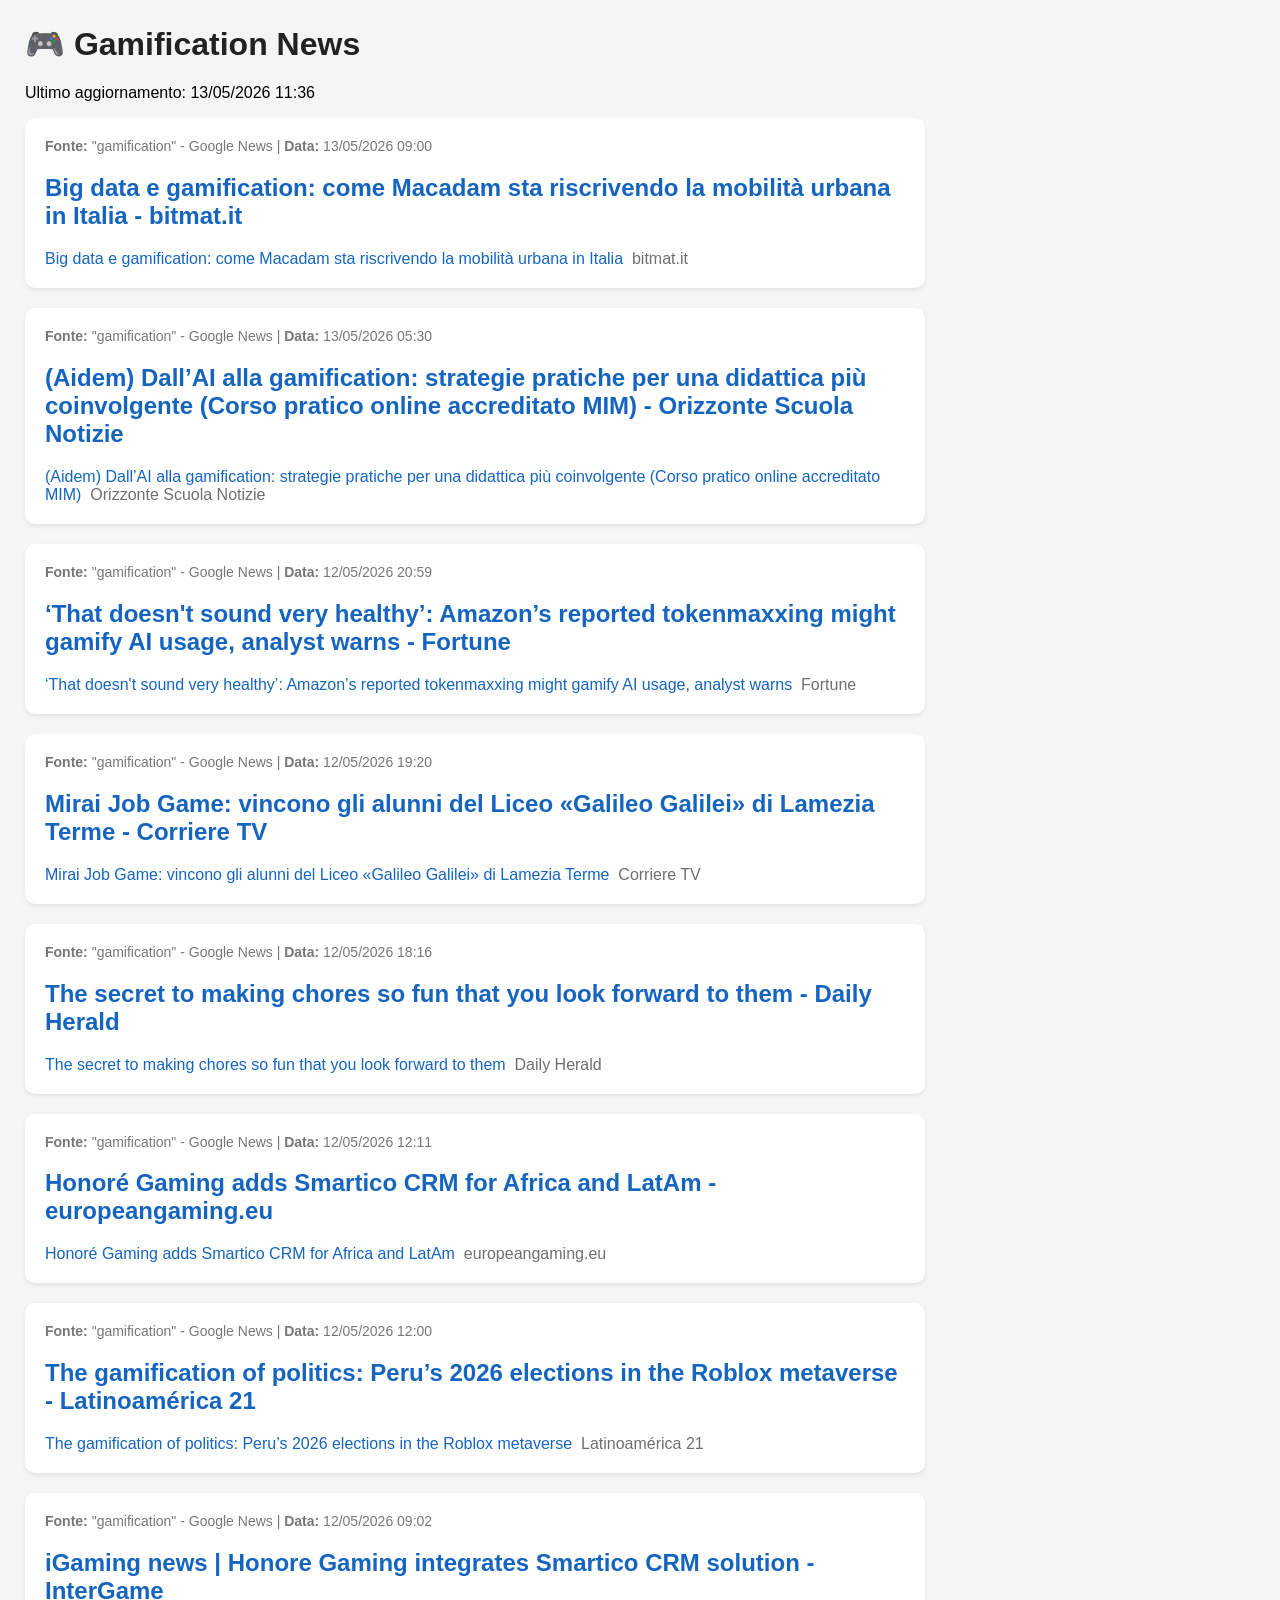
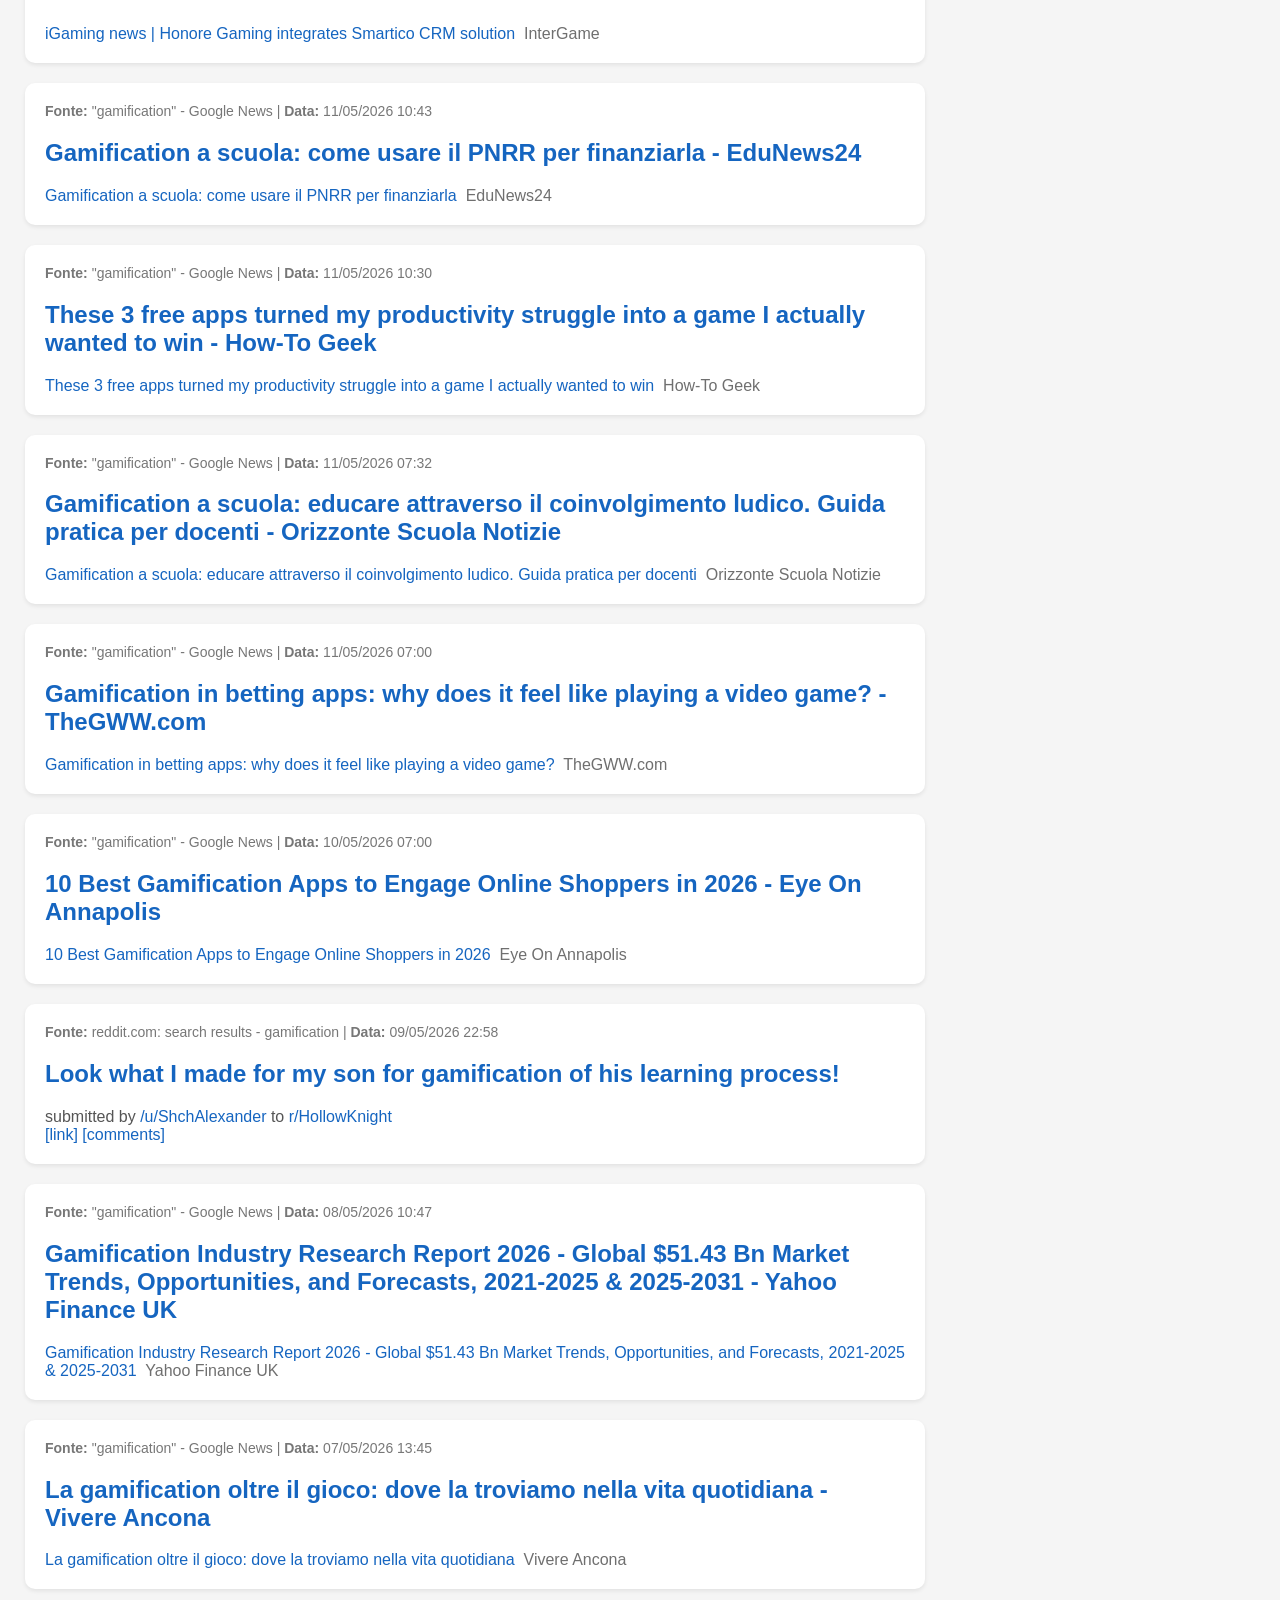
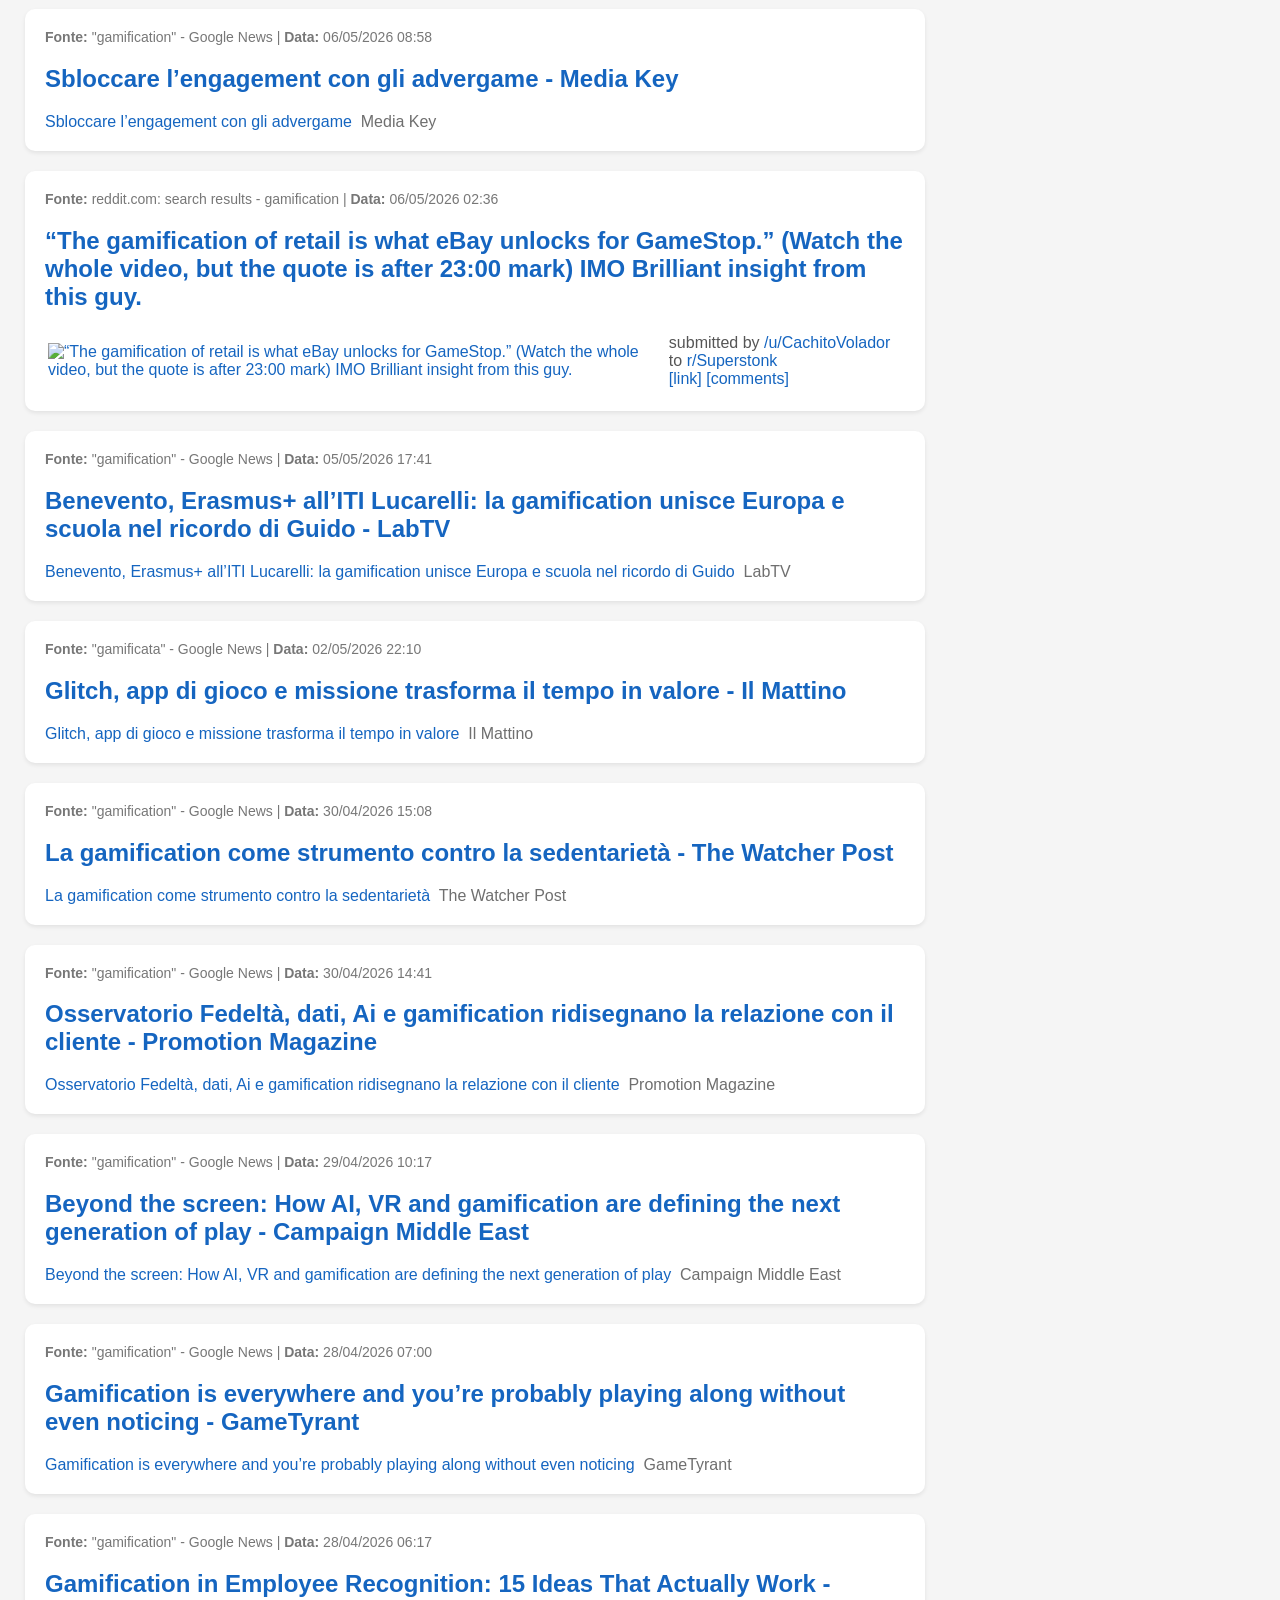
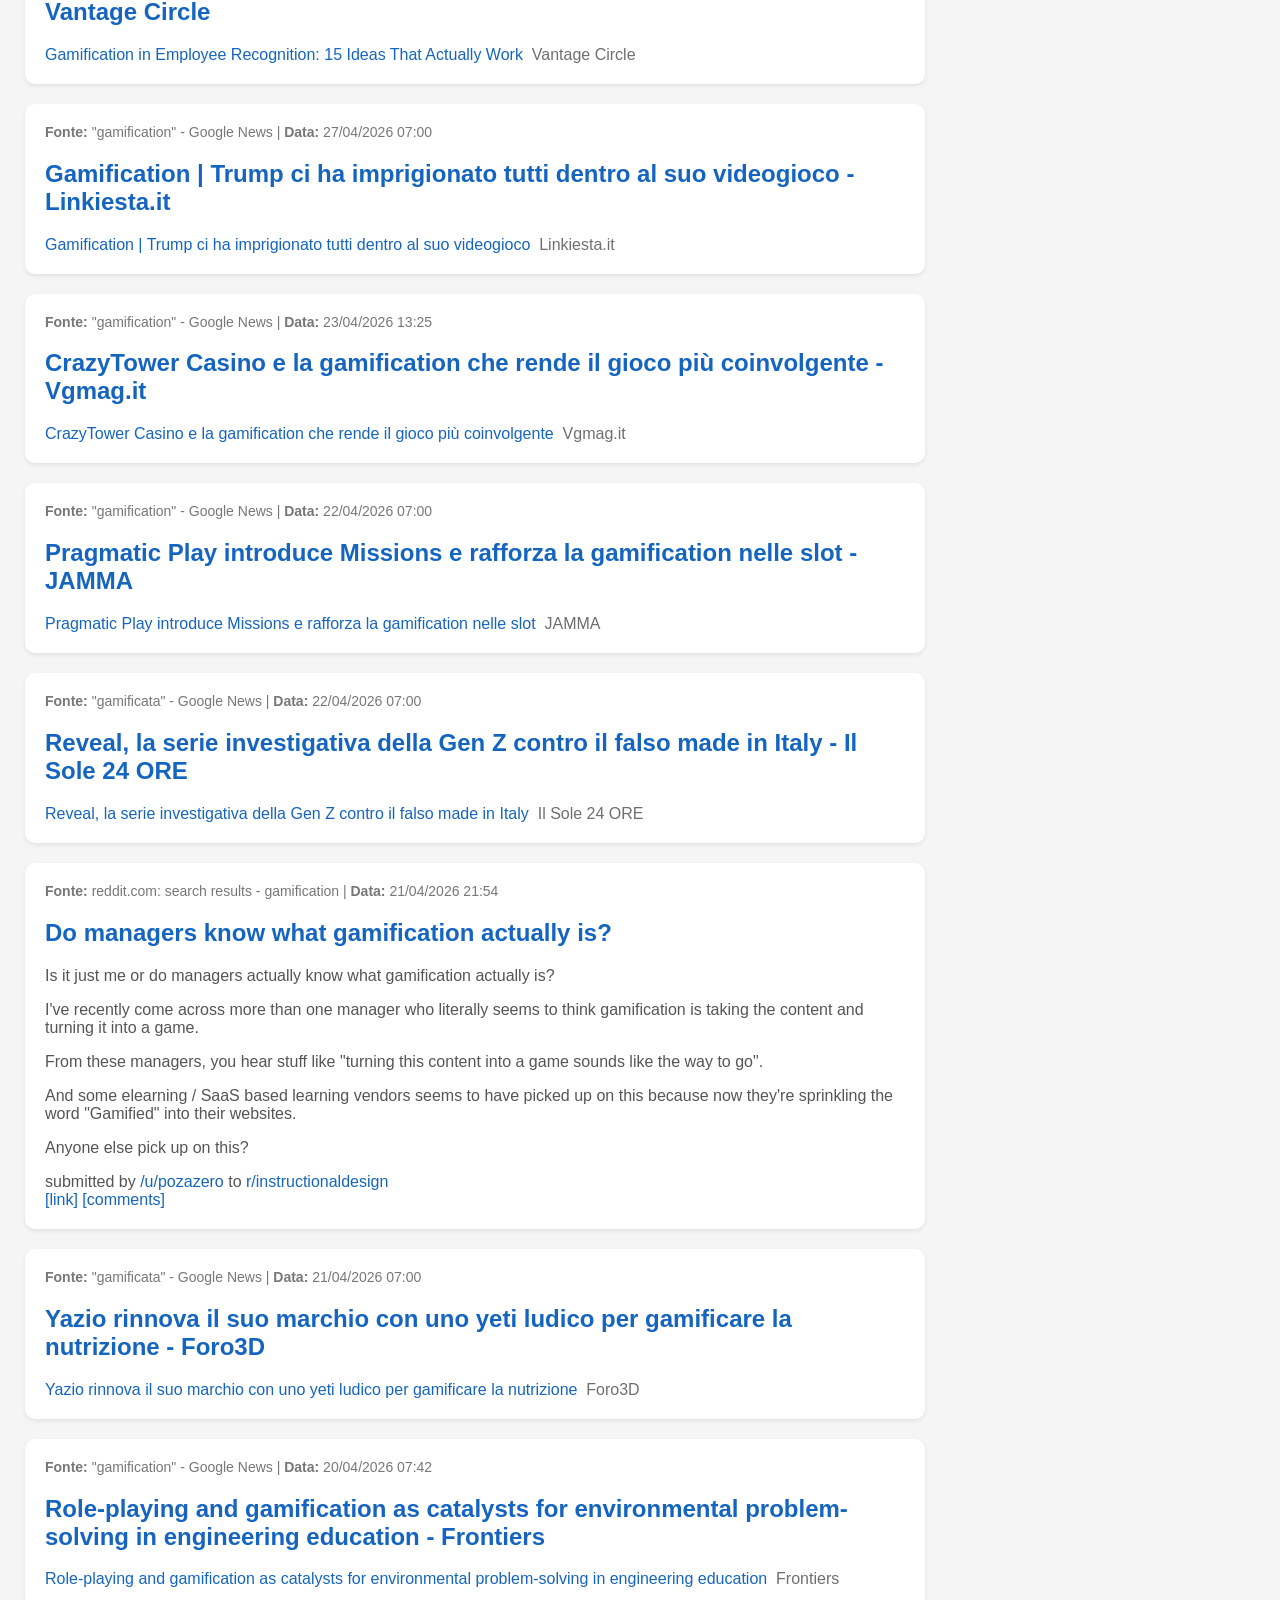
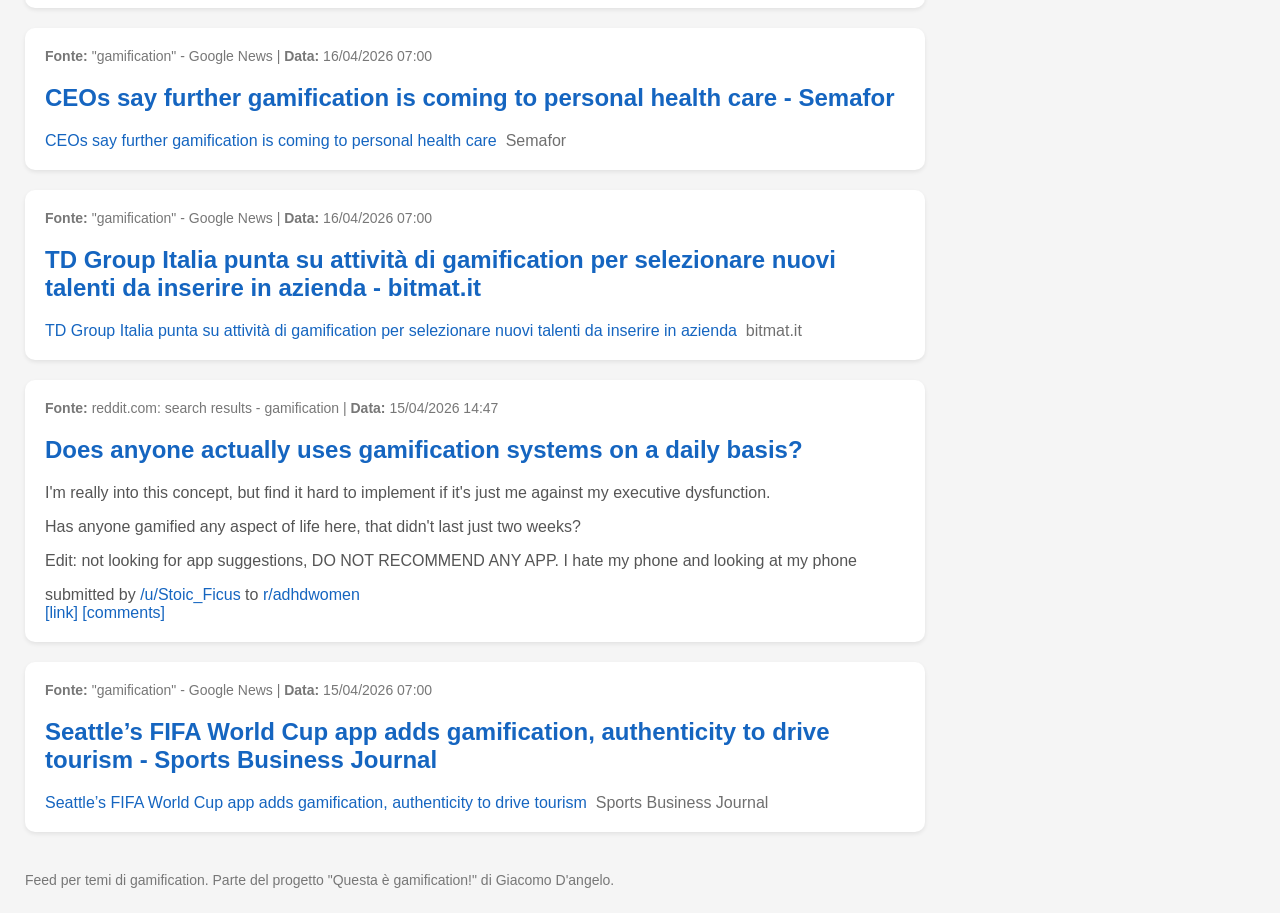
==== docs/index.html @ da58020f "Auto update RSS" ====
<!DOCTYPE html>
<html lang="it">

<head>
    <meta charset="UTF-8">
    <title>Gamification News</title>
    <link rel="icon" type="image/png" href="static/logo.png">
    <link rel="stylesheet" href="static/style.css">
</head>

<body>

    <h1>🎮 Gamification News</h1>

    <p>
        Ultimo aggiornamento: 13/05/2026 11:36
    </p>

    

    <div class="article">

        <div class="meta">
            <strong>Fonte:</strong> "gamification" - Google News |
            <strong>Data:</strong> 13/05/2026 09:00
        </div>

        <h2>
            <a href="https://news.google.com/rss/articles/[base64]?oc=5" target="_blank">
                Big data e gamification: come Macadam sta riscrivendo la mobilità urbana in Italia - bitmat.it
            </a>
        </h2>

        <div class="summary">
            <a href="https://news.google.com/rss/articles/[base64]?oc=5" target="_blank">Big data e gamification: come Macadam sta riscrivendo la mobilità urbana in Italia</a>&nbsp;&nbsp;<font color="#6f6f6f">bitmat.it</font>
        </div>

    </div>

    

    <div class="article">

        <div class="meta">
            <strong>Fonte:</strong> "gamification" - Google News |
            <strong>Data:</strong> 13/05/2026 05:30
        </div>

        <h2>
            <a href="https://news.google.com/rss/articles/[base64]?oc=5" target="_blank">
                (Aidem) Dall’AI alla gamification: strategie pratiche per una didattica più coinvolgente (Corso pratico online accreditato MIM) - Orizzonte Scuola Notizie
            </a>
        </h2>

        <div class="summary">
            <a href="https://news.google.com/rss/articles/[base64]?oc=5" target="_blank">(Aidem) Dall’AI alla gamification: strategie pratiche per una didattica più coinvolgente (Corso pratico online accreditato MIM)</a>&nbsp;&nbsp;<font color="#6f6f6f">Orizzonte Scuola Notizie</font>
        </div>

    </div>

    

    <div class="article">

        <div class="meta">
            <strong>Fonte:</strong> "gamification" - Google News |
            <strong>Data:</strong> 12/05/2026 20:59
        </div>

        <h2>
            <a href="https://news.google.com/rss/articles/CBMiigFBVV95cUxQdS1XREVsbThzemlxZ2NLekVhWG9zNlEteWpFYzJPcTh0eUpPZjh6SDNOZnJqYzB0SlIwcnVuc0pzbEJvbVJENlFtM0doMnJra2Etbnk2bjloQTZsVk9wSnptMVVjZVdIbE1GcWs3aGY2YktQdHpVdzFaSDVOaE05SkpxaUc2dl9NeUE?oc=5" target="_blank">
                ‘That doesn't sound very healthy’: Amazon’s reported tokenmaxxing might gamify AI usage, analyst warns - Fortune
            </a>
        </h2>

        <div class="summary">
            <a href="https://news.google.com/rss/articles/CBMiigFBVV95cUxQdS1XREVsbThzemlxZ2NLekVhWG9zNlEteWpFYzJPcTh0eUpPZjh6SDNOZnJqYzB0SlIwcnVuc0pzbEJvbVJENlFtM0doMnJra2Etbnk2bjloQTZsVk9wSnptMVVjZVdIbE1GcWs3aGY2YktQdHpVdzFaSDVOaE05SkpxaUc2dl9NeUE?oc=5" target="_blank">‘That doesn't sound very healthy’: Amazon’s reported tokenmaxxing might gamify AI usage, analyst warns</a>&nbsp;&nbsp;<font color="#6f6f6f">Fortune</font>
        </div>

    </div>

    

    <div class="article">

        <div class="meta">
            <strong>Fonte:</strong> "gamification" - Google News |
            <strong>Data:</strong> 12/05/2026 19:20
        </div>

        <h2>
            <a href="https://news.google.com/rss/articles/[base64]?oc=5" target="_blank">
                Mirai Job Game: vincono gli alunni del Liceo «Galileo Galilei» di Lamezia Terme - Corriere TV
            </a>
        </h2>

        <div class="summary">
            <a href="https://news.google.com/rss/articles/[base64]?oc=5" target="_blank">Mirai Job Game: vincono gli alunni del Liceo «Galileo Galilei» di Lamezia Terme</a>&nbsp;&nbsp;<font color="#6f6f6f">Corriere TV</font>
        </div>

    </div>

    

    <div class="article">

        <div class="meta">
            <strong>Fonte:</strong> "gamification" - Google News |
            <strong>Data:</strong> 12/05/2026 18:16
        </div>

        <h2>
            <a href="https://news.google.com/rss/articles/[base64]?oc=5" target="_blank">
                The secret to making chores so fun that you look forward to them - Daily Herald
            </a>
        </h2>

        <div class="summary">
            <a href="https://news.google.com/rss/articles/[base64]?oc=5" target="_blank">The secret to making chores so fun that you look forward to them</a>&nbsp;&nbsp;<font color="#6f6f6f">Daily Herald</font>
        </div>

    </div>

    

    <div class="article">

        <div class="meta">
            <strong>Fonte:</strong> "gamification" - Google News |
            <strong>Data:</strong> 12/05/2026 12:11
        </div>

        <h2>
            <a href="https://news.google.com/rss/articles/[base64]?oc=5" target="_blank">
                Honoré Gaming adds Smartico CRM for Africa and LatAm - europeangaming.eu
            </a>
        </h2>

        <div class="summary">
            <a href="https://news.google.com/rss/articles/[base64]?oc=5" target="_blank">Honoré Gaming adds Smartico CRM for Africa and LatAm</a>&nbsp;&nbsp;<font color="#6f6f6f">europeangaming.eu</font>
        </div>

    </div>

    

    <div class="article">

        <div class="meta">
            <strong>Fonte:</strong> "gamification" - Google News |
            <strong>Data:</strong> 12/05/2026 12:00
        </div>

        <h2>
            <a href="https://news.google.com/rss/articles/[base64]?oc=5" target="_blank">
                The gamification of politics: Peru’s 2026 elections in the Roblox metaverse - Latinoamérica 21
            </a>
        </h2>

        <div class="summary">
            <a href="https://news.google.com/rss/articles/[base64]?oc=5" target="_blank">The gamification of politics: Peru’s 2026 elections in the Roblox metaverse</a>&nbsp;&nbsp;<font color="#6f6f6f">Latinoamérica 21</font>
        </div>

    </div>

    

    <div class="article">

        <div class="meta">
            <strong>Fonte:</strong> "gamification" - Google News |
            <strong>Data:</strong> 12/05/2026 09:02
        </div>

        <h2>
            <a href="https://news.google.com/rss/articles/[base64]?oc=5" target="_blank">
                iGaming news | Honore Gaming integrates Smartico CRM solution - InterGame
            </a>
        </h2>

        <div class="summary">
            <a href="https://news.google.com/rss/articles/[base64]?oc=5" target="_blank">iGaming news | Honore Gaming integrates Smartico CRM solution</a>&nbsp;&nbsp;<font color="#6f6f6f">InterGame</font>
        </div>

    </div>

    

    <div class="article">

        <div class="meta">
            <strong>Fonte:</strong> "gamification" - Google News |
            <strong>Data:</strong> 11/05/2026 10:43
        </div>

        <h2>
            <a href="https://news.google.com/rss/articles/[base64]?oc=5" target="_blank">
                Gamification a scuola: come usare il PNRR per finanziarla - EduNews24
            </a>
        </h2>

        <div class="summary">
            <a href="https://news.google.com/rss/articles/[base64]?oc=5" target="_blank">Gamification a scuola: come usare il PNRR per finanziarla</a>&nbsp;&nbsp;<font color="#6f6f6f">EduNews24</font>
        </div>

    </div>

    

    <div class="article">

        <div class="meta">
            <strong>Fonte:</strong> "gamification" - Google News |
            <strong>Data:</strong> 11/05/2026 10:30
        </div>

        <h2>
            <a href="https://news.google.com/rss/articles/CBMickFVX3lxTFBGXzZfZnpvMWdpZE9CNnNrS0VrQm84aHNRZ2JUQTk0YkE3REo2bFZ1M19zdFNvUDctbm1oeV9ONlRVaWpPS0NTbWpBeDNfakpBal9say1JbUlLT3FMQWdyWkFCQ2Q5WngyeXBmRHhuY1ByUQ?oc=5" target="_blank">
                These 3 free apps turned my productivity struggle into a game I actually wanted to win - How-To Geek
            </a>
        </h2>

        <div class="summary">
            <a href="https://news.google.com/rss/articles/CBMickFVX3lxTFBGXzZfZnpvMWdpZE9CNnNrS0VrQm84aHNRZ2JUQTk0YkE3REo2bFZ1M19zdFNvUDctbm1oeV9ONlRVaWpPS0NTbWpBeDNfakpBal9say1JbUlLT3FMQWdyWkFCQ2Q5WngyeXBmRHhuY1ByUQ?oc=5" target="_blank">These 3 free apps turned my productivity struggle into a game I actually wanted to win</a>&nbsp;&nbsp;<font color="#6f6f6f">How-To Geek</font>
        </div>

    </div>

    

    <div class="article">

        <div class="meta">
            <strong>Fonte:</strong> "gamification" - Google News |
            <strong>Data:</strong> 11/05/2026 07:32
        </div>

        <h2>
            <a href="https://news.google.com/rss/articles/[base64]?oc=5" target="_blank">
                Gamification a scuola: educare attraverso il coinvolgimento ludico. Guida pratica per docenti - Orizzonte Scuola Notizie
            </a>
        </h2>

        <div class="summary">
            <a href="https://news.google.com/rss/articles/[base64]?oc=5" target="_blank">Gamification a scuola: educare attraverso il coinvolgimento ludico. Guida pratica per docenti</a>&nbsp;&nbsp;<font color="#6f6f6f">Orizzonte Scuola Notizie</font>
        </div>

    </div>

    

    <div class="article">

        <div class="meta">
            <strong>Fonte:</strong> "gamification" - Google News |
            <strong>Data:</strong> 11/05/2026 07:00
        </div>

        <h2>
            <a href="https://news.google.com/rss/articles/[base64]?oc=5" target="_blank">
                Gamification in betting apps: why does it feel like playing a video game? - TheGWW.com
            </a>
        </h2>

        <div class="summary">
            <a href="https://news.google.com/rss/articles/[base64]?oc=5" target="_blank">Gamification in betting apps: why does it feel like playing a video game?</a>&nbsp;&nbsp;<font color="#6f6f6f">TheGWW.com</font>
        </div>

    </div>

    

    <div class="article">

        <div class="meta">
            <strong>Fonte:</strong> "gamification" - Google News |
            <strong>Data:</strong> 10/05/2026 07:00
        </div>

        <h2>
            <a href="https://news.google.com/rss/articles/[base64]?oc=5" target="_blank">
                10 Best Gamification Apps to Engage Online Shoppers in 2026 - Eye On Annapolis
            </a>
        </h2>

        <div class="summary">
            <a href="https://news.google.com/rss/articles/[base64]?oc=5" target="_blank">10 Best Gamification Apps to Engage Online Shoppers in 2026</a>&nbsp;&nbsp;<font color="#6f6f6f">Eye On Annapolis</font>
        </div>

    </div>

    

    <div class="article">

        <div class="meta">
            <strong>Fonte:</strong> reddit.com: search results - gamification |
            <strong>Data:</strong> 09/05/2026 22:58
        </div>

        <h2>
            <a href="https://www.reddit.com/r/HollowKnight/comments/1t8ps8h/look_what_i_made_for_my_son_for_gamification_of/" target="_blank">
                Look what I made for my son for gamification of his learning process!
            </a>
        </h2>

        <div class="summary">
            &#32; submitted by &#32; <a href="https://www.reddit.com/user/ShchAlexander"> /u/ShchAlexander </a> &#32; to &#32; <a href="https://www.reddit.com/r/HollowKnight/"> r/HollowKnight </a> <br /> <span><a href="https://v.redd.it/ulvpg2koz60h1">[link]</a></span> &#32; <span><a href="https://www.reddit.com/r/HollowKnight/comments/1t8ps8h/look_what_i_made_for_my_son_for_gamification_of/">[comments]</a></span>
        </div>

    </div>

    

    <div class="article">

        <div class="meta">
            <strong>Fonte:</strong> "gamification" - Google News |
            <strong>Data:</strong> 08/05/2026 10:47
        </div>

        <h2>
            <a href="https://news.google.com/rss/articles/[base64]?oc=5" target="_blank">
                Gamification Industry Research Report 2026 - Global $51.43 Bn Market Trends, Opportunities, and Forecasts, 2021-2025 & 2025-2031 - Yahoo Finance UK
            </a>
        </h2>

        <div class="summary">
            <a href="https://news.google.com/rss/articles/[base64]?oc=5" target="_blank">Gamification Industry Research Report 2026 - Global $51.43 Bn Market Trends, Opportunities, and Forecasts, 2021-2025 & 2025-2031</a>&nbsp;&nbsp;<font color="#6f6f6f">Yahoo Finance UK</font>
        </div>

    </div>

    

    <div class="article">

        <div class="meta">
            <strong>Fonte:</strong> "gamification" - Google News |
            <strong>Data:</strong> 07/05/2026 13:45
        </div>

        <h2>
            <a href="https://news.google.com/rss/articles/[base64]?oc=5" target="_blank">
                La gamification oltre il gioco: dove la troviamo nella vita quotidiana - Vivere Ancona
            </a>
        </h2>

        <div class="summary">
            <a href="https://news.google.com/rss/articles/[base64]?oc=5" target="_blank">La gamification oltre il gioco: dove la troviamo nella vita quotidiana</a>&nbsp;&nbsp;<font color="#6f6f6f">Vivere Ancona</font>
        </div>

    </div>

    

    <div class="article">

        <div class="meta">
            <strong>Fonte:</strong> "gamification" - Google News |
            <strong>Data:</strong> 06/05/2026 08:58
        </div>

        <h2>
            <a href="https://news.google.com/rss/articles/CBMic0FVX3lxTE9JM3RjeEhlc2xmcWZFNmdrMjBYV29EQXdBbnNaMWRiZzZSbG4zUVdLQ1Nkb1JpZ0Z0RGZwbWtBNDNpbkxQNTQ3Q2liZENaZjlkSTBBNGRrWTRtVWtBSGU3RmI0QlVZTFhFX084MmpmWEVfV0U?oc=5" target="_blank">
                Sbloccare l’engagement con gli advergame - Media Key
            </a>
        </h2>

        <div class="summary">
            <a href="https://news.google.com/rss/articles/CBMic0FVX3lxTE9JM3RjeEhlc2xmcWZFNmdrMjBYV29EQXdBbnNaMWRiZzZSbG4zUVdLQ1Nkb1JpZ0Z0RGZwbWtBNDNpbkxQNTQ3Q2liZENaZjlkSTBBNGRrWTRtVWtBSGU3RmI0QlVZTFhFX084MmpmWEVfV0U?oc=5" target="_blank">Sbloccare l’engagement con gli advergame</a>&nbsp;&nbsp;<font color="#6f6f6f">Media Key</font>
        </div>

    </div>

    

    <div class="article">

        <div class="meta">
            <strong>Fonte:</strong> reddit.com: search results - gamification |
            <strong>Data:</strong> 06/05/2026 02:36
        </div>

        <h2>
            <a href="https://www.reddit.com/r/Superstonk/comments/1t507tx/the_gamification_of_retail_is_what_ebay_unlocks/" target="_blank">
                “The gamification of retail is what eBay unlocks for GameStop.” (Watch the whole video, but the quote is after 23:00 mark) IMO Brilliant insight from this guy.
            </a>
        </h2>

        <div class="summary">
            <table> <tr><td> <a href="https://www.reddit.com/r/Superstonk/comments/1t507tx/the_gamification_of_retail_is_what_ebay_unlocks/"> <img alt="“The gamification of retail is what eBay unlocks for GameStop.” (Watch the whole video, but the quote is after 23:00 mark) IMO Brilliant insight from this guy." src="https://external-preview.redd.it/L2P0LtOIALRuGhYZnwTl_4wkmml1ylECSVwLfTByq98.jpeg?width=320&amp;crop=smart&amp;auto=webp&amp;s=5681f5066b98452e29f62b89a994a15b3cfdc1fb" title="“The gamification of retail is what eBay unlocks for GameStop.” (Watch the whole video, but the quote is after 23:00 mark) IMO Brilliant insight from this guy." /> </a> </td><td> &#32; submitted by &#32; <a href="https://www.reddit.com/user/CachitoVolador"> /u/CachitoVolador </a> &#32; to &#32; <a href="https://www.reddit.com/r/Superstonk/"> r/Superstonk </a> <br /> <span><a href="https://youtu.be/IBK_Q0gqqVQ?si=kApPPsmtr7sQTpW6">[link]</a></span> &#32; <span><a href="https://www.reddit.com/r/Superstonk/comments/1t507tx/the_gamification_of_retail_is_what_ebay_unlocks/">[comments]</a></span> </td></tr></table>
        </div>

    </div>

    

    <div class="article">

        <div class="meta">
            <strong>Fonte:</strong> "gamification" - Google News |
            <strong>Data:</strong> 05/05/2026 17:41
        </div>

        <h2>
            <a href="https://news.google.com/rss/articles/[base64]?oc=5" target="_blank">
                Benevento, Erasmus+ all’ITI Lucarelli: la gamification unisce Europa e scuola nel ricordo di Guido - LabTV
            </a>
        </h2>

        <div class="summary">
            <a href="https://news.google.com/rss/articles/[base64]?oc=5" target="_blank">Benevento, Erasmus+ all’ITI Lucarelli: la gamification unisce Europa e scuola nel ricordo di Guido</a>&nbsp;&nbsp;<font color="#6f6f6f">LabTV</font>
        </div>

    </div>

    

    <div class="article">

        <div class="meta">
            <strong>Fonte:</strong> "gamificata" - Google News |
            <strong>Data:</strong> 02/05/2026 22:10
        </div>

        <h2>
            <a href="https://news.google.com/rss/articles/[base64]?oc=5" target="_blank">
                Glitch, app di gioco e missione trasforma il tempo in valore - Il Mattino
            </a>
        </h2>

        <div class="summary">
            <a href="https://news.google.com/rss/articles/[base64]?oc=5" target="_blank">Glitch, app di gioco e missione trasforma il tempo in valore</a>&nbsp;&nbsp;<font color="#6f6f6f">Il Mattino</font>
        </div>

    </div>

    

    <div class="article">

        <div class="meta">
            <strong>Fonte:</strong> "gamification" - Google News |
            <strong>Data:</strong> 30/04/2026 15:08
        </div>

        <h2>
            <a href="https://news.google.com/rss/articles/[base64]?oc=5" target="_blank">
                La gamification come strumento contro la sedentarietà - The Watcher Post
            </a>
        </h2>

        <div class="summary">
            <a href="https://news.google.com/rss/articles/[base64]?oc=5" target="_blank">La gamification come strumento contro la sedentarietà</a>&nbsp;&nbsp;<font color="#6f6f6f">The Watcher Post</font>
        </div>

    </div>

    

    <div class="article">

        <div class="meta">
            <strong>Fonte:</strong> "gamification" - Google News |
            <strong>Data:</strong> 30/04/2026 14:41
        </div>

        <h2>
            <a href="https://news.google.com/rss/articles/[base64]?oc=5" target="_blank">
                Osservatorio Fedeltà, dati, Ai e gamification ridisegnano la relazione con il cliente - Promotion Magazine
            </a>
        </h2>

        <div class="summary">
            <a href="https://news.google.com/rss/articles/[base64]?oc=5" target="_blank">Osservatorio Fedeltà, dati, Ai e gamification ridisegnano la relazione con il cliente</a>&nbsp;&nbsp;<font color="#6f6f6f">Promotion Magazine</font>
        </div>

    </div>

    

    <div class="article">

        <div class="meta">
            <strong>Fonte:</strong> "gamification" - Google News |
            <strong>Data:</strong> 29/04/2026 10:17
        </div>

        <h2>
            <a href="https://news.google.com/rss/articles/[base64]?oc=5" target="_blank">
                Beyond the screen: How AI, VR and gamification are defining the next generation of play - Campaign Middle East
            </a>
        </h2>

        <div class="summary">
            <a href="https://news.google.com/rss/articles/[base64]?oc=5" target="_blank">Beyond the screen: How AI, VR and gamification are defining the next generation of play</a>&nbsp;&nbsp;<font color="#6f6f6f">Campaign Middle East</font>
        </div>

    </div>

    

    <div class="article">

        <div class="meta">
            <strong>Fonte:</strong> "gamification" - Google News |
            <strong>Data:</strong> 28/04/2026 07:00
        </div>

        <h2>
            <a href="https://news.google.com/rss/articles/[base64]?oc=5" target="_blank">
                Gamification is everywhere and you’re probably playing along without even noticing - GameTyrant
            </a>
        </h2>

        <div class="summary">
            <a href="https://news.google.com/rss/articles/[base64]?oc=5" target="_blank">Gamification is everywhere and you’re probably playing along without even noticing</a>&nbsp;&nbsp;<font color="#6f6f6f">GameTyrant</font>
        </div>

    </div>

    

    <div class="article">

        <div class="meta">
            <strong>Fonte:</strong> "gamification" - Google News |
            <strong>Data:</strong> 28/04/2026 06:17
        </div>

        <h2>
            <a href="https://news.google.com/rss/articles/CBMifEFVX3lxTE13RUxQRWpReXhaUXpENE9VVkwyd2dhdTBjSmd0emtjbU42aXlnUXI2WjM3em1sM1RxYllWamY3dnRWWlJvUXRycFlydTNhYS0tTUl0SHRrZXdsZ1pWaUlZaDUwTWdjQ3hkREJKb21CVndCaE52aTZ1RnU4Rkc?oc=5" target="_blank">
                Gamification in Employee Recognition: 15 Ideas That Actually Work - Vantage Circle
            </a>
        </h2>

        <div class="summary">
            <a href="https://news.google.com/rss/articles/CBMifEFVX3lxTE13RUxQRWpReXhaUXpENE9VVkwyd2dhdTBjSmd0emtjbU42aXlnUXI2WjM3em1sM1RxYllWamY3dnRWWlJvUXRycFlydTNhYS0tTUl0SHRrZXdsZ1pWaUlZaDUwTWdjQ3hkREJKb21CVndCaE52aTZ1RnU4Rkc?oc=5" target="_blank">Gamification in Employee Recognition: 15 Ideas That Actually Work</a>&nbsp;&nbsp;<font color="#6f6f6f">Vantage Circle</font>
        </div>

    </div>

    

    <div class="article">

        <div class="meta">
            <strong>Fonte:</strong> "gamification" - Google News |
            <strong>Data:</strong> 27/04/2026 07:00
        </div>

        <h2>
            <a href="https://news.google.com/rss/articles/CBMiZkFVX3lxTE8xUTY5R09iRldiZjFLNnZ1d1Q1YUJjVnFpa280ZDZUaS1KVWZYZTBCX2ZveVUzNkF5dFQ0X3NFdnNhMElUYWJfblNWUWFSTzhCSktYN0tRa00xd0xIOTVGbmdDaGpaZw?oc=5" target="_blank">
                Gamification | Trump ci ha imprigionato tutti dentro al suo videogioco - Linkiesta.it
            </a>
        </h2>

        <div class="summary">
            <a href="https://news.google.com/rss/articles/CBMiZkFVX3lxTE8xUTY5R09iRldiZjFLNnZ1d1Q1YUJjVnFpa280ZDZUaS1KVWZYZTBCX2ZveVUzNkF5dFQ0X3NFdnNhMElUYWJfblNWUWFSTzhCSktYN0tRa00xd0xIOTVGbmdDaGpaZw?oc=5" target="_blank">Gamification | Trump ci ha imprigionato tutti dentro al suo videogioco</a>&nbsp;&nbsp;<font color="#6f6f6f">Linkiesta.it</font>
        </div>

    </div>

    

    <div class="article">

        <div class="meta">
            <strong>Fonte:</strong> "gamification" - Google News |
            <strong>Data:</strong> 23/04/2026 13:25
        </div>

        <h2>
            <a href="https://news.google.com/rss/articles/[base64]?oc=5" target="_blank">
                CrazyTower Casino e la gamification che rende il gioco più coinvolgente - Vgmag.it
            </a>
        </h2>

        <div class="summary">
            <a href="https://news.google.com/rss/articles/[base64]?oc=5" target="_blank">CrazyTower Casino e la gamification che rende il gioco più coinvolgente</a>&nbsp;&nbsp;<font color="#6f6f6f">Vgmag.it</font>
        </div>

    </div>

    

    <div class="article">

        <div class="meta">
            <strong>Fonte:</strong> "gamification" - Google News |
            <strong>Data:</strong> 22/04/2026 07:00
        </div>

        <h2>
            <a href="https://news.google.com/rss/articles/[base64]?oc=5" target="_blank">
                Pragmatic Play introduce Missions e rafforza la gamification nelle slot - JAMMA
            </a>
        </h2>

        <div class="summary">
            <a href="https://news.google.com/rss/articles/[base64]?oc=5" target="_blank">Pragmatic Play introduce Missions e rafforza la gamification nelle slot</a>&nbsp;&nbsp;<font color="#6f6f6f">JAMMA</font>
        </div>

    </div>

    

    <div class="article">

        <div class="meta">
            <strong>Fonte:</strong> "gamificata" - Google News |
            <strong>Data:</strong> 22/04/2026 07:00
        </div>

        <h2>
            <a href="https://news.google.com/rss/articles/[base64]?oc=5" target="_blank">
                Reveal, la serie investigativa della Gen Z contro il falso made in Italy - Il Sole 24 ORE
            </a>
        </h2>

        <div class="summary">
            <a href="https://news.google.com/rss/articles/[base64]?oc=5" target="_blank">Reveal, la serie investigativa della Gen Z contro il falso made in Italy</a>&nbsp;&nbsp;<font color="#6f6f6f">Il Sole 24 ORE</font>
        </div>

    </div>

    

    <div class="article">

        <div class="meta">
            <strong>Fonte:</strong> reddit.com: search results - gamification |
            <strong>Data:</strong> 21/04/2026 21:54
        </div>

        <h2>
            <a href="https://www.reddit.com/r/instructionaldesign/comments/1ss238n/do_managers_know_what_gamification_actually_is/" target="_blank">
                Do managers know what gamification actually is?
            </a>
        </h2>

        <div class="summary">
            <!-- SC_OFF --><div class="md"><p>Is it just me or do managers actually know what gamification actually is?</p> <p>I've recently come across more than one manager who literally seems to think gamification is taking the content and turning it into a game. </p> <p>From these managers, you hear stuff like &quot;turning this content into a game sounds like the way to go&quot;. </p> <p>And some elearning / SaaS based learning vendors seems to have picked up on this because now they're sprinkling the word &quot;Gamified&quot; into their websites.</p> <p>Anyone else pick up on this? </p> </div><!-- SC_ON --> &#32; submitted by &#32; <a href="https://www.reddit.com/user/pozazero"> /u/pozazero </a> &#32; to &#32; <a href="https://www.reddit.com/r/instructionaldesign/"> r/instructionaldesign </a> <br /> <span><a href="https://www.reddit.com/r/instructionaldesign/comments/1ss238n/do_managers_know_what_gamification_actually_is/">[link]</a></span> &#32; <span><a href="https://www.reddit.com/r/instructionaldesign/comments/1ss238n/do_managers_know_what_gamification_actually_is/">[comments]</a></span>
        </div>

    </div>

    

    <div class="article">

        <div class="meta">
            <strong>Fonte:</strong> "gamificata" - Google News |
            <strong>Data:</strong> 21/04/2026 07:00
        </div>

        <h2>
            <a href="https://news.google.com/rss/articles/[base64]?oc=5" target="_blank">
                Yazio rinnova il suo marchio con uno yeti ludico per gamificare la nutrizione - Foro3D
            </a>
        </h2>

        <div class="summary">
            <a href="https://news.google.com/rss/articles/[base64]?oc=5" target="_blank">Yazio rinnova il suo marchio con uno yeti ludico per gamificare la nutrizione</a>&nbsp;&nbsp;<font color="#6f6f6f">Foro3D</font>
        </div>

    </div>

    

    <div class="article">

        <div class="meta">
            <strong>Fonte:</strong> "gamification" - Google News |
            <strong>Data:</strong> 20/04/2026 07:42
        </div>

        <h2>
            <a href="https://news.google.com/rss/articles/CBMikAFBVV95cUxPZ1lTWTJYeHN0RkVPOS1oWEZnYk5tRkpiUTZxY0F5aGxFRGxyQ0ZRVjQxSkNEYWtSMGRoTzB5MHdWRzBZZWM3UlZwcjRNVDFuTmlrOEF0Z1FBbVV2MzNGWnZJTzVqaFZ2RUx3UDJHR20yTEZucTBUc1FvQnpWMW9qMFJxZnRQcTVSbkFMY3VNWXk?oc=5" target="_blank">
                Role-playing and gamification as catalysts for environmental problem-solving in engineering education - Frontiers
            </a>
        </h2>

        <div class="summary">
            <a href="https://news.google.com/rss/articles/CBMikAFBVV95cUxPZ1lTWTJYeHN0RkVPOS1oWEZnYk5tRkpiUTZxY0F5aGxFRGxyQ0ZRVjQxSkNEYWtSMGRoTzB5MHdWRzBZZWM3UlZwcjRNVDFuTmlrOEF0Z1FBbVV2MzNGWnZJTzVqaFZ2RUx3UDJHR20yTEZucTBUc1FvQnpWMW9qMFJxZnRQcTVSbkFMY3VNWXk?oc=5" target="_blank">Role-playing and gamification as catalysts for environmental problem-solving in engineering education</a>&nbsp;&nbsp;<font color="#6f6f6f">Frontiers</font>
        </div>

    </div>

    

    <div class="article">

        <div class="meta">
            <strong>Fonte:</strong> "gamification" - Google News |
            <strong>Data:</strong> 16/04/2026 07:00
        </div>

        <h2>
            <a href="https://news.google.com/rss/articles/[base64]?oc=5" target="_blank">
                CEOs say further gamification is coming to personal health care - Semafor
            </a>
        </h2>

        <div class="summary">
            <a href="https://news.google.com/rss/articles/[base64]?oc=5" target="_blank">CEOs say further gamification is coming to personal health care</a>&nbsp;&nbsp;<font color="#6f6f6f">Semafor</font>
        </div>

    </div>

    

    <div class="article">

        <div class="meta">
            <strong>Fonte:</strong> "gamification" - Google News |
            <strong>Data:</strong> 16/04/2026 07:00
        </div>

        <h2>
            <a href="https://news.google.com/rss/articles/[base64]?oc=5" target="_blank">
                TD Group Italia punta su attività di gamification per selezionare nuovi talenti da inserire in azienda - bitmat.it
            </a>
        </h2>

        <div class="summary">
            <a href="https://news.google.com/rss/articles/[base64]?oc=5" target="_blank">TD Group Italia punta su attività di gamification per selezionare nuovi talenti da inserire in azienda</a>&nbsp;&nbsp;<font color="#6f6f6f">bitmat.it</font>
        </div>

    </div>

    

    <div class="article">

        <div class="meta">
            <strong>Fonte:</strong> reddit.com: search results - gamification |
            <strong>Data:</strong> 15/04/2026 14:47
        </div>

        <h2>
            <a href="https://www.reddit.com/r/adhdwomen/comments/1sm87lt/does_anyone_actually_uses_gamification_systems_on/" target="_blank">
                Does anyone actually uses gamification systems on a daily basis?
            </a>
        </h2>

        <div class="summary">
            <!-- SC_OFF --><div class="md"><p>I'm really into this concept, but find it hard to implement if it's just me against my executive dysfunction. </p> <p>Has anyone gamified any aspect of life here, that didn't last just two weeks? </p> <p>Edit: not looking for app suggestions, DO NOT RECOMMEND ANY APP. I hate my phone and looking at my phone</p> </div><!-- SC_ON --> &#32; submitted by &#32; <a href="https://www.reddit.com/user/Stoic_Ficus"> /u/Stoic_Ficus </a> &#32; to &#32; <a href="https://www.reddit.com/r/adhdwomen/"> r/adhdwomen </a> <br /> <span><a href="https://www.reddit.com/r/adhdwomen/comments/1sm87lt/does_anyone_actually_uses_gamification_systems_on/">[link]</a></span> &#32; <span><a href="https://www.reddit.com/r/adhdwomen/comments/1sm87lt/does_anyone_actually_uses_gamification_systems_on/">[comments]</a></span>
        </div>

    </div>

    

    <div class="article">

        <div class="meta">
            <strong>Fonte:</strong> "gamification" - Google News |
            <strong>Data:</strong> 15/04/2026 07:00
        </div>

        <h2>
            <a href="https://news.google.com/rss/articles/[base64]?oc=5" target="_blank">
                Seattle’s FIFA World Cup app adds gamification, authenticity to drive tourism - Sports Business Journal
            </a>
        </h2>

        <div class="summary">
            <a href="https://news.google.com/rss/articles/[base64]?oc=5" target="_blank">Seattle’s FIFA World Cup app adds gamification, authenticity to drive tourism</a>&nbsp;&nbsp;<font color="#6f6f6f">Sports Business Journal</font>
        </div>

    </div>

    

    <div class="footer">
        Feed per temi di gamification. Parte del progetto "Questa è gamification!" di Giacomo D'angelo.
    </div>

</body>
</html>
---- docs/static/style.css ----
body {
    font-family: Arial, sans-serif;
    max-width: 900px;
    margin: 5px;
    padding: 20px;
    background: #f5f5f5;
}

h1 {
    color: #222;
    margin-top: 0;
}

.article {
    background: white;
    padding: 20px;
    margin-bottom: 20px;
    border-radius: 10px;
    box-shadow: 0 2px 4px rgba(0,0,0,0.08);
}

.article a {
    text-decoration: none;
    color: #1565c0;
}

.article a:hover {
    text-decoration: underline;
}

.summary {
    color: #555;
    margin-top: 10px;
}

.meta {
    font-size: 14px;
    color: #777;
    margin-bottom: 10px;
}

.footer {
    margin-top: 40px;
    color: #777;
    font-size: 14px;
}
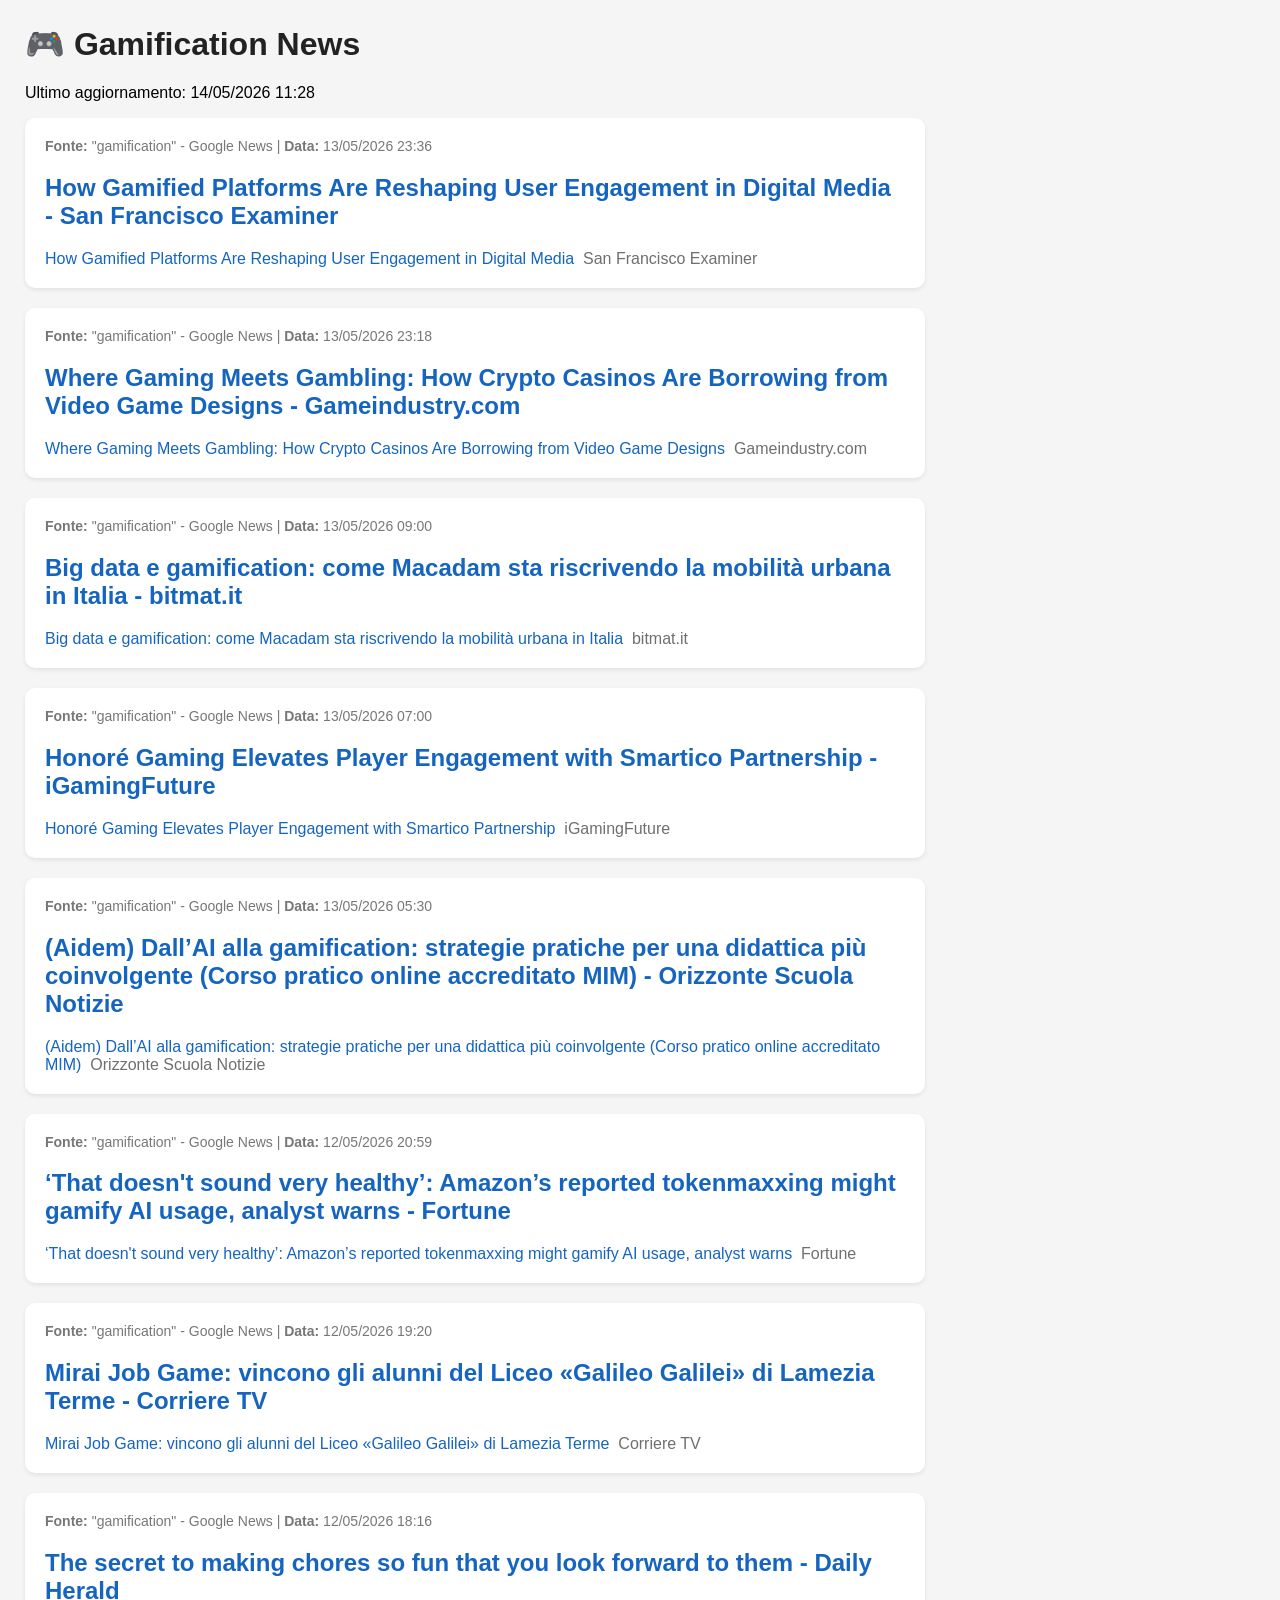
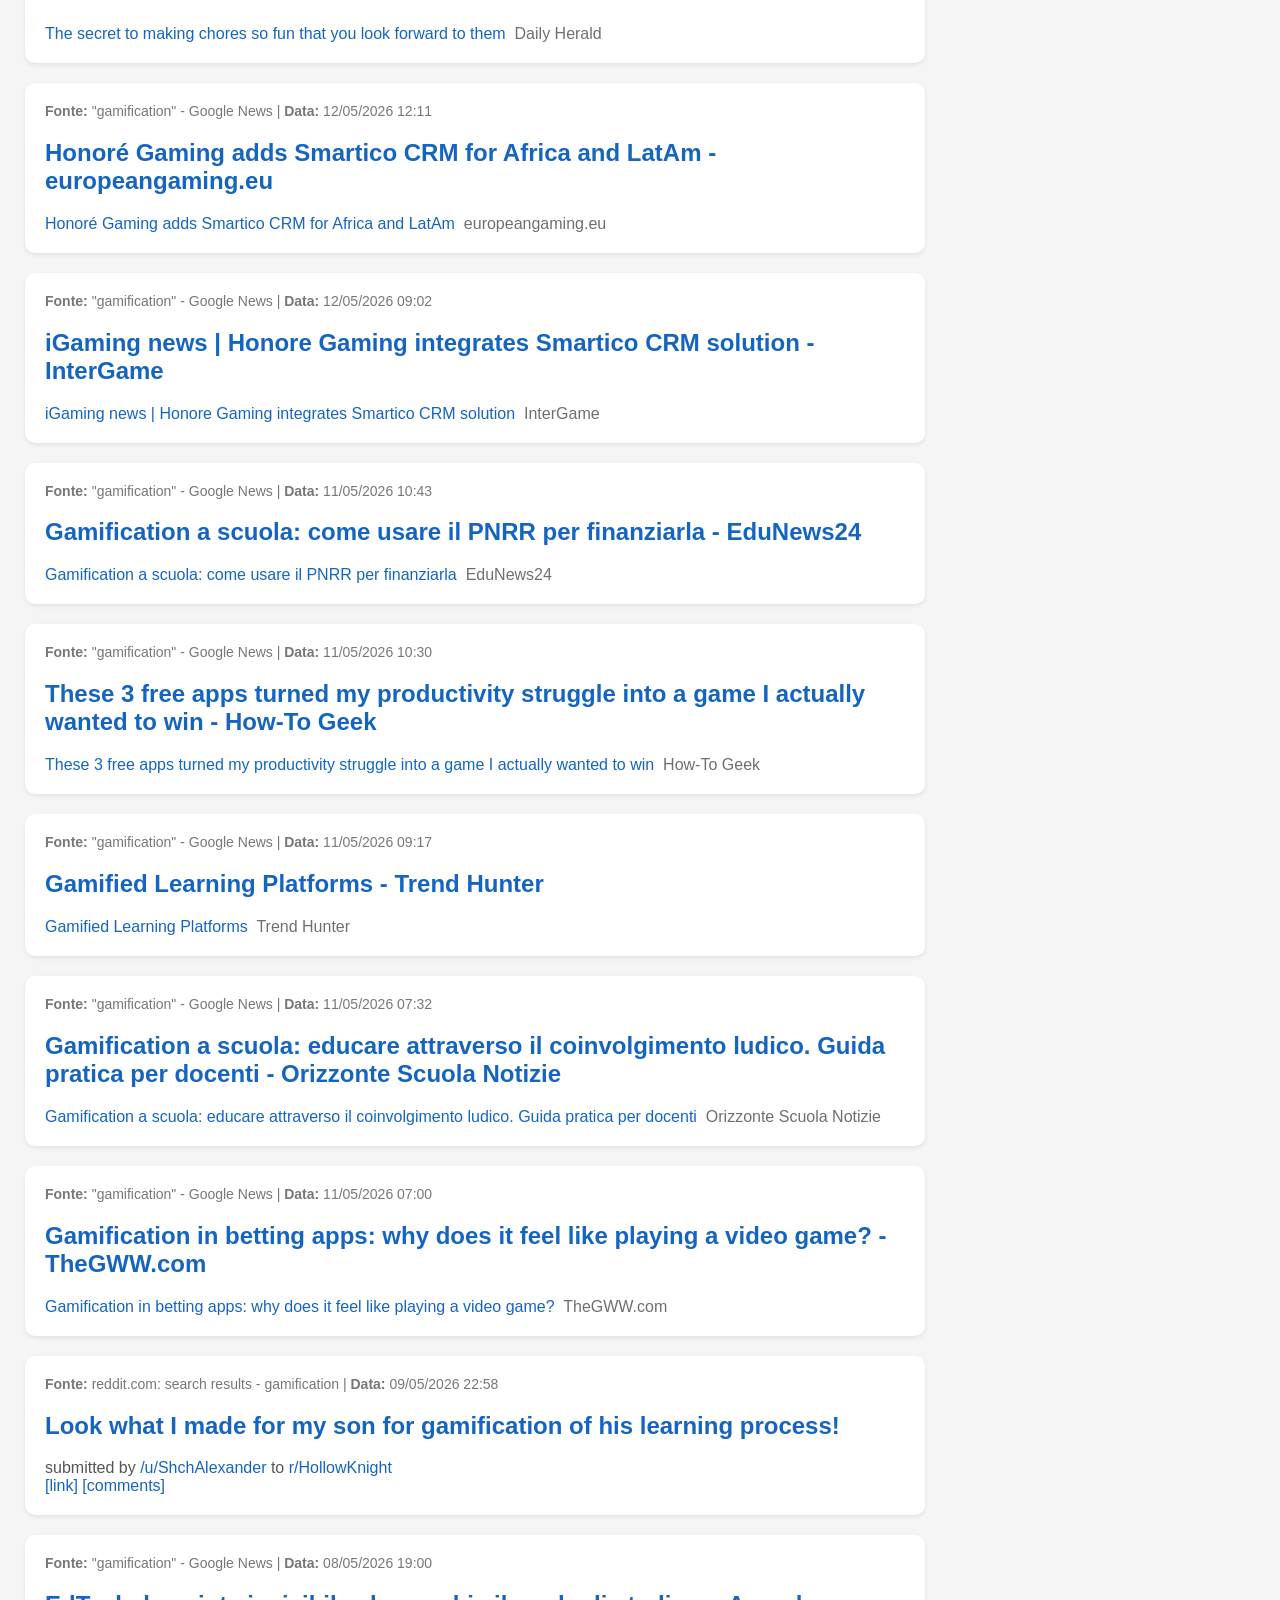
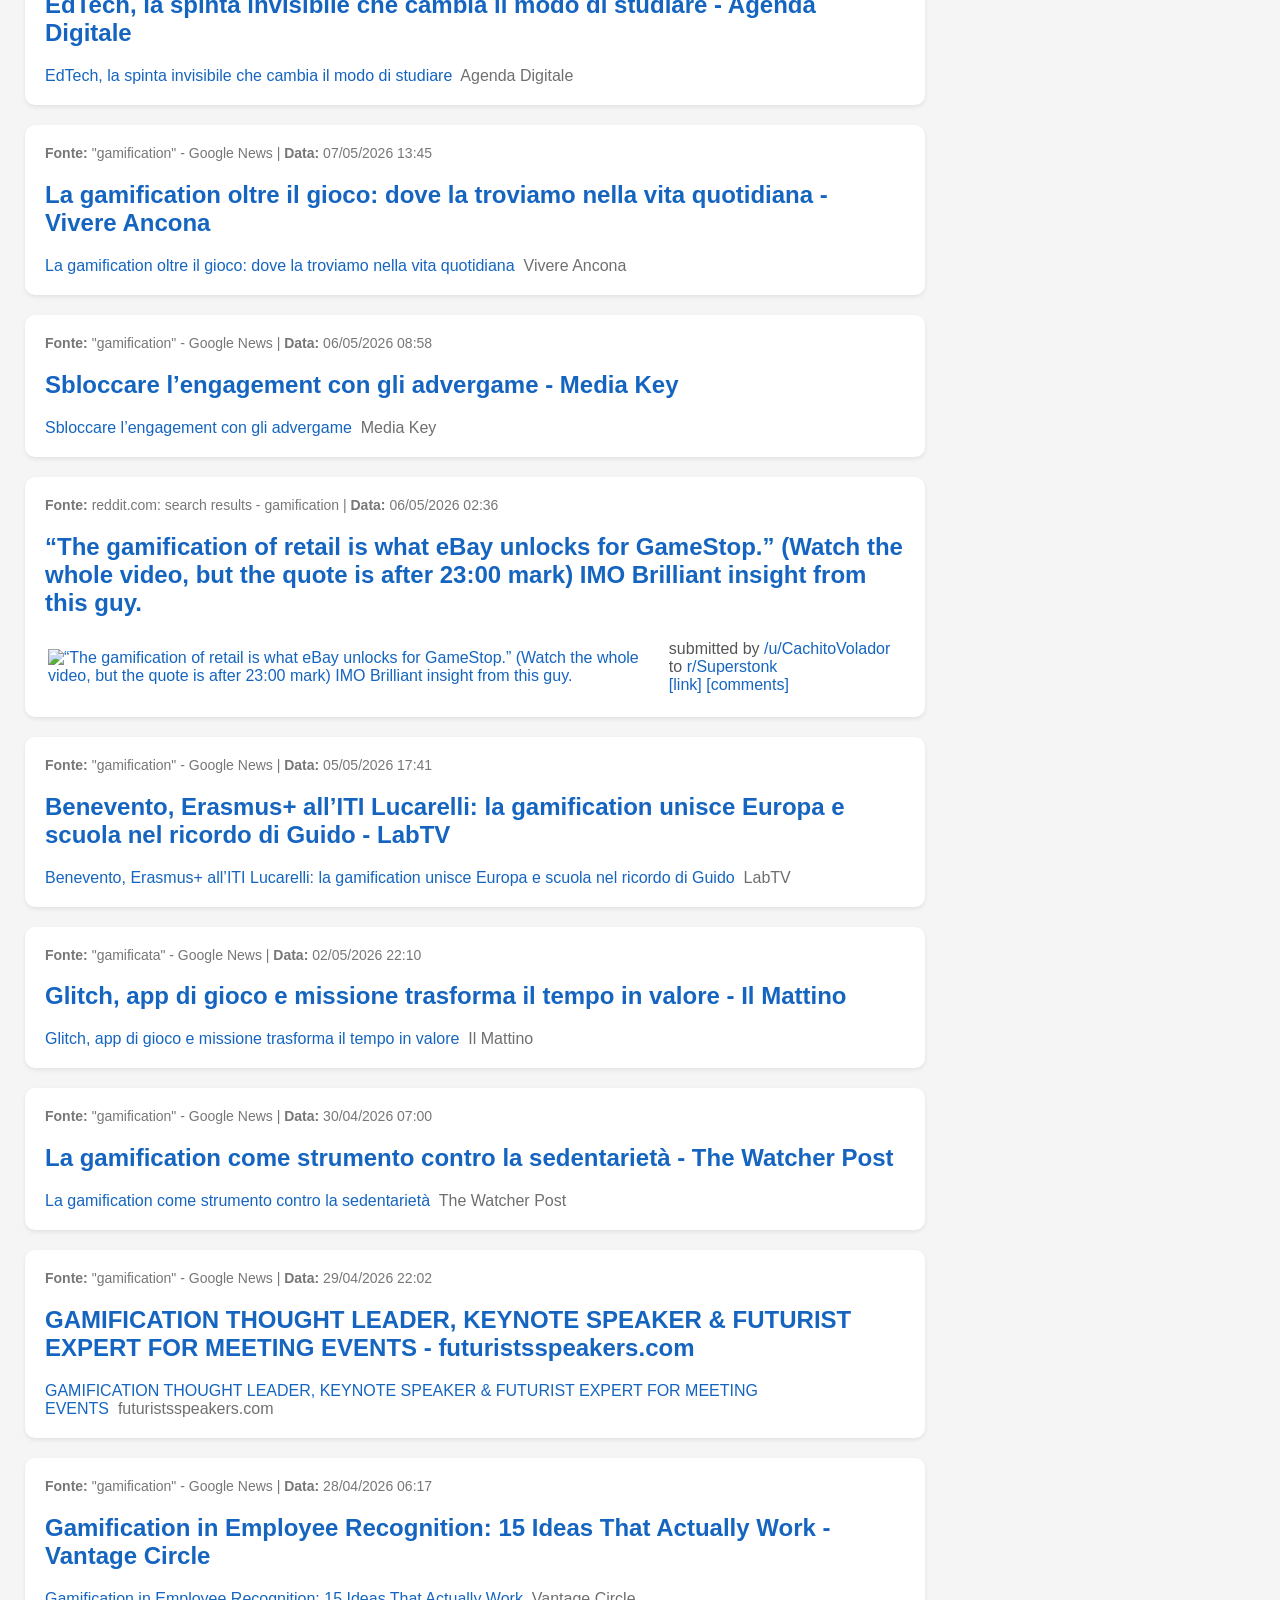
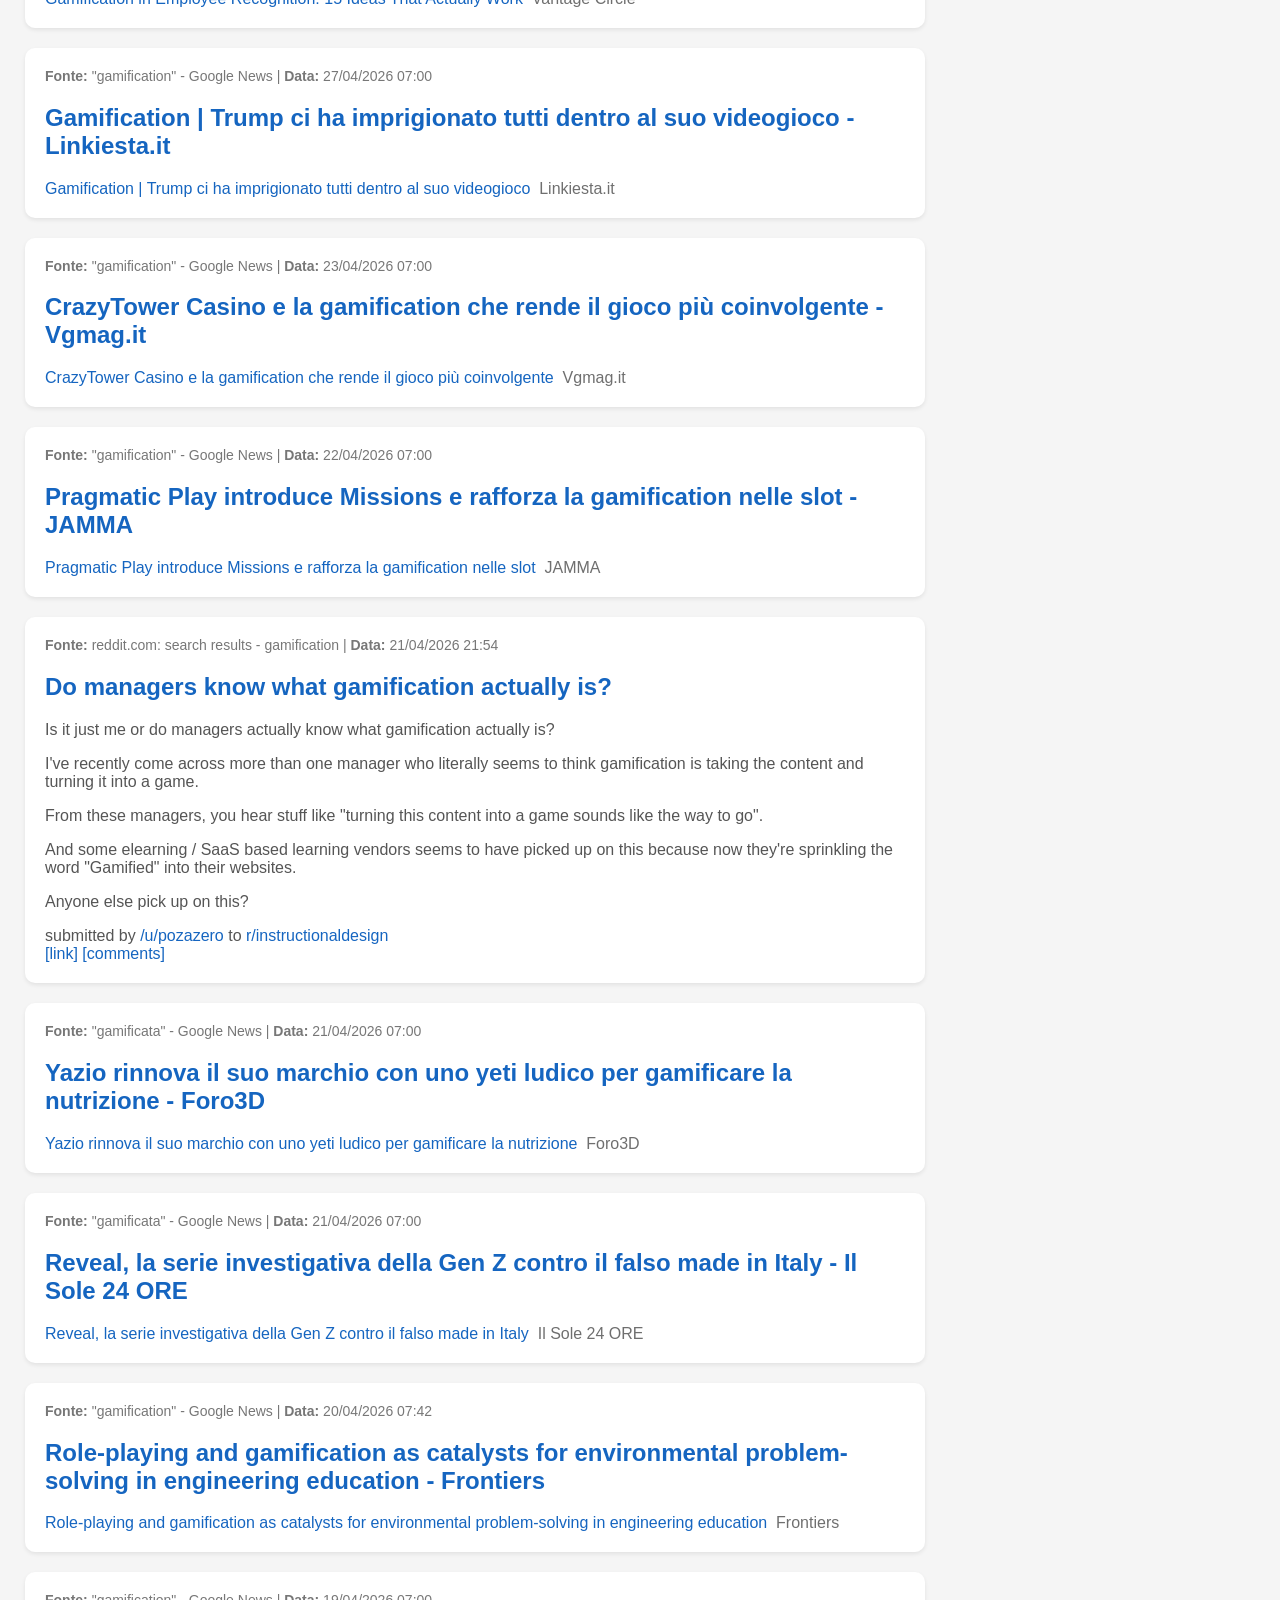
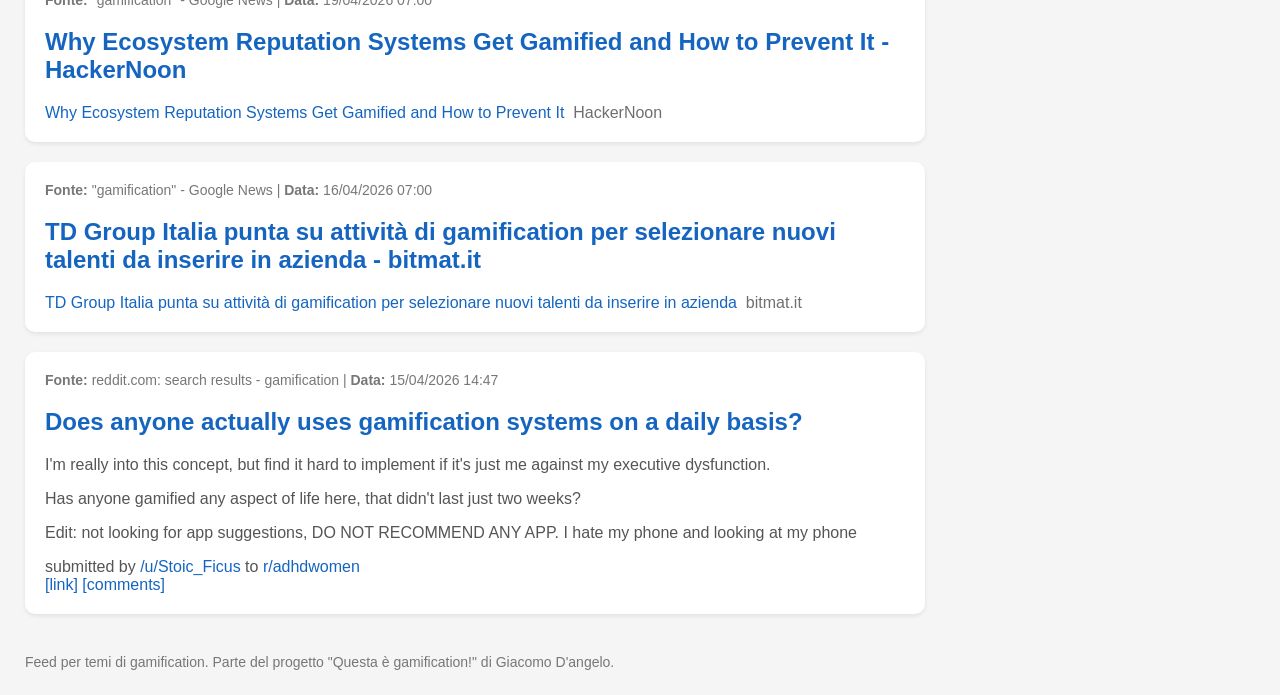
==== commit 924f0316: "Auto update RSS" ====
--- a/docs/index.html
+++ b/docs/index.html
@@ -13,8 +13,50 @@
     <h1>🎮 Gamification News</h1>
 
     <p>
-        Ultimo aggiornamento: 13/05/2026 11:36
+        Ultimo aggiornamento: 14/05/2026 11:28
     </p>
+
+    
+
+    <div class="article">
+
+        <div class="meta">
+            <strong>Fonte:</strong> "gamification" - Google News |
+            <strong>Data:</strong> 13/05/2026 23:36
+        </div>
+
+        <h2>
+            <a href="https://news.google.com/rss/articles/[base64]?oc=5" target="_blank">
+                How Gamified Platforms Are Reshaping User Engagement in Digital Media - San Francisco Examiner
+            </a>
+        </h2>
+
+        <div class="summary">
+            <a href="https://news.google.com/rss/articles/[base64]?oc=5" target="_blank">How Gamified Platforms Are Reshaping User Engagement in Digital Media</a>&nbsp;&nbsp;<font color="#6f6f6f">San Francisco Examiner</font>
+        </div>
+
+    </div>
+
+    
+
+    <div class="article">
+
+        <div class="meta">
+            <strong>Fonte:</strong> "gamification" - Google News |
+            <strong>Data:</strong> 13/05/2026 23:18
+        </div>
+
+        <h2>
+            <a href="https://news.google.com/rss/articles/[base64]?oc=5" target="_blank">
+                Where Gaming Meets Gambling: How Crypto Casinos Are Borrowing from Video Game Designs - Gameindustry.com
+            </a>
+        </h2>
+
+        <div class="summary">
+            <a href="https://news.google.com/rss/articles/[base64]?oc=5" target="_blank">Where Gaming Meets Gambling: How Crypto Casinos Are Borrowing from Video Game Designs</a>&nbsp;&nbsp;<font color="#6f6f6f">Gameindustry.com</font>
+        </div>
+
+    </div>
 
     
 
@@ -43,6 +85,27 @@
 
         <div class="meta">
             <strong>Fonte:</strong> "gamification" - Google News |
+            <strong>Data:</strong> 13/05/2026 07:00
+        </div>
+
+        <h2>
+            <a href="https://news.google.com/rss/articles/[base64]?oc=5" target="_blank">
+                Honoré Gaming Elevates Player Engagement with Smartico Partnership - iGamingFuture
+            </a>
+        </h2>
+
+        <div class="summary">
+            <a href="https://news.google.com/rss/articles/[base64]?oc=5" target="_blank">Honoré Gaming Elevates Player Engagement with Smartico Partnership</a>&nbsp;&nbsp;<font color="#6f6f6f">iGamingFuture</font>
+        </div>
+
+    </div>
+
+    
+
+    <div class="article">
+
+        <div class="meta">
+            <strong>Fonte:</strong> "gamification" - Google News |
             <strong>Data:</strong> 13/05/2026 05:30
         </div>
 
@@ -148,27 +211,6 @@
 
         <div class="meta">
             <strong>Fonte:</strong> "gamification" - Google News |
-            <strong>Data:</strong> 12/05/2026 12:00
-        </div>
-
-        <h2>
-            <a href="https://news.google.com/rss/articles/[base64]?oc=5" target="_blank">
-                The gamification of politics: Peru’s 2026 elections in the Roblox metaverse - Latinoamérica 21
-            </a>
-        </h2>
-
-        <div class="summary">
-            <a href="https://news.google.com/rss/articles/[base64]?oc=5" target="_blank">The gamification of politics: Peru’s 2026 elections in the Roblox metaverse</a>&nbsp;&nbsp;<font color="#6f6f6f">Latinoamérica 21</font>
-        </div>
-
-    </div>
-
-    
-
-    <div class="article">
-
-        <div class="meta">
-            <strong>Fonte:</strong> "gamification" - Google News |
             <strong>Data:</strong> 12/05/2026 09:02
         </div>
 
@@ -232,6 +274,27 @@
 
         <div class="meta">
             <strong>Fonte:</strong> "gamification" - Google News |
+            <strong>Data:</strong> 11/05/2026 09:17
+        </div>
+
+        <h2>
+            <a href="https://news.google.com/rss/articles/[base64]?oc=5" target="_blank">
+                Gamified Learning Platforms - Trend Hunter
+            </a>
+        </h2>
+
+        <div class="summary">
+            <a href="https://news.google.com/rss/articles/[base64]?oc=5" target="_blank">Gamified Learning Platforms</a>&nbsp;&nbsp;<font color="#6f6f6f">Trend Hunter</font>
+        </div>
+
+    </div>
+
+    
+
+    <div class="article">
+
+        <div class="meta">
+            <strong>Fonte:</strong> "gamification" - Google News |
             <strong>Data:</strong> 11/05/2026 07:32
         </div>
 
@@ -273,27 +336,6 @@
     <div class="article">
 
         <div class="meta">
-            <strong>Fonte:</strong> "gamification" - Google News |
-            <strong>Data:</strong> 10/05/2026 07:00
-        </div>
-
-        <h2>
-            <a href="https://news.google.com/rss/articles/[base64]?oc=5" target="_blank">
-                10 Best Gamification Apps to Engage Online Shoppers in 2026 - Eye On Annapolis
-            </a>
-        </h2>
-
-        <div class="summary">
-            <a href="https://news.google.com/rss/articles/[base64]?oc=5" target="_blank">10 Best Gamification Apps to Engage Online Shoppers in 2026</a>&nbsp;&nbsp;<font color="#6f6f6f">Eye On Annapolis</font>
-        </div>
-
-    </div>
-
-    
-
-    <div class="article">
-
-        <div class="meta">
             <strong>Fonte:</strong> reddit.com: search results - gamification |
             <strong>Data:</strong> 09/05/2026 22:58
         </div>
@@ -316,17 +358,17 @@
 
         <div class="meta">
             <strong>Fonte:</strong> "gamification" - Google News |
-            <strong>Data:</strong> 08/05/2026 10:47
-        </div>
-
-        <h2>
-            <a href="https://news.google.com/rss/articles/[base64]?oc=5" target="_blank">
-                Gamification Industry Research Report 2026 - Global $51.43 Bn Market Trends, Opportunities, and Forecasts, 2021-2025 & 2025-2031 - Yahoo Finance UK
-            </a>
-        </h2>
-
-        <div class="summary">
-            <a href="https://news.google.com/rss/articles/[base64]?oc=5" target="_blank">Gamification Industry Research Report 2026 - Global $51.43 Bn Market Trends, Opportunities, and Forecasts, 2021-2025 & 2025-2031</a>&nbsp;&nbsp;<font color="#6f6f6f">Yahoo Finance UK</font>
+            <strong>Data:</strong> 08/05/2026 19:00
+        </div>
+
+        <h2>
+            <a href="https://news.google.com/rss/articles/[base64]?oc=5" target="_blank">
+                EdTech, la spinta invisibile che cambia il modo di studiare - Agenda Digitale
+            </a>
+        </h2>
+
+        <div class="summary">
+            <a href="https://news.google.com/rss/articles/[base64]?oc=5" target="_blank">EdTech, la spinta invisibile che cambia il modo di studiare</a>&nbsp;&nbsp;<font color="#6f6f6f">Agenda Digitale</font>
         </div>
 
     </div>
@@ -442,7 +484,7 @@
 
         <div class="meta">
             <strong>Fonte:</strong> "gamification" - Google News |
-            <strong>Data:</strong> 30/04/2026 15:08
+            <strong>Data:</strong> 30/04/2026 07:00
         </div>
 
         <h2>
@@ -463,59 +505,17 @@
 
         <div class="meta">
             <strong>Fonte:</strong> "gamification" - Google News |
-            <strong>Data:</strong> 30/04/2026 14:41
-        </div>
-
-        <h2>
-            <a href="https://news.google.com/rss/articles/[base64]?oc=5" target="_blank">
-                Osservatorio Fedeltà, dati, Ai e gamification ridisegnano la relazione con il cliente - Promotion Magazine
-            </a>
-        </h2>
-
-        <div class="summary">
-            <a href="https://news.google.com/rss/articles/[base64]?oc=5" target="_blank">Osservatorio Fedeltà, dati, Ai e gamification ridisegnano la relazione con il cliente</a>&nbsp;&nbsp;<font color="#6f6f6f">Promotion Magazine</font>
-        </div>
-
-    </div>
-
-    
-
-    <div class="article">
-
-        <div class="meta">
-            <strong>Fonte:</strong> "gamification" - Google News |
-            <strong>Data:</strong> 29/04/2026 10:17
-        </div>
-
-        <h2>
-            <a href="https://news.google.com/rss/articles/[base64]?oc=5" target="_blank">
-                Beyond the screen: How AI, VR and gamification are defining the next generation of play - Campaign Middle East
-            </a>
-        </h2>
-
-        <div class="summary">
-            <a href="https://news.google.com/rss/articles/[base64]?oc=5" target="_blank">Beyond the screen: How AI, VR and gamification are defining the next generation of play</a>&nbsp;&nbsp;<font color="#6f6f6f">Campaign Middle East</font>
-        </div>
-
-    </div>
-
-    
-
-    <div class="article">
-
-        <div class="meta">
-            <strong>Fonte:</strong> "gamification" - Google News |
-            <strong>Data:</strong> 28/04/2026 07:00
-        </div>
-
-        <h2>
-            <a href="https://news.google.com/rss/articles/[base64]?oc=5" target="_blank">
-                Gamification is everywhere and you’re probably playing along without even noticing - GameTyrant
-            </a>
-        </h2>
-
-        <div class="summary">
-            <a href="https://news.google.com/rss/articles/[base64]?oc=5" target="_blank">Gamification is everywhere and you’re probably playing along without even noticing</a>&nbsp;&nbsp;<font color="#6f6f6f">GameTyrant</font>
+            <strong>Data:</strong> 29/04/2026 22:02
+        </div>
+
+        <h2>
+            <a href="https://news.google.com/rss/articles/CBMihAFBVV95cUxNWXhIYVNabGgzUjlIaW55TEttc0JjY3JTMG1jVEZHNHZidEFabFNhM1gzQlBGSWJXNUlUY2hwZmRkMUtQWW10ckpudW1zbl9QUjBCVkViMlh2SV9IbUNpVjhIZS1LaEk5eHYyTllpVDVhMHRHc1hmZXczVDZ1NmM2VnRLeUk?oc=5" target="_blank">
+                GAMIFICATION THOUGHT LEADER, KEYNOTE SPEAKER & FUTURIST EXPERT FOR MEETING EVENTS - futuristsspeakers.com
+            </a>
+        </h2>
+
+        <div class="summary">
+            <a href="https://news.google.com/rss/articles/CBMihAFBVV95cUxNWXhIYVNabGgzUjlIaW55TEttc0JjY3JTMG1jVEZHNHZidEFabFNhM1gzQlBGSWJXNUlUY2hwZmRkMUtQWW10ckpudW1zbl9QUjBCVkViMlh2SV9IbUNpVjhIZS1LaEk5eHYyTllpVDVhMHRHc1hmZXczVDZ1NmM2VnRLeUk?oc=5" target="_blank">GAMIFICATION THOUGHT LEADER, KEYNOTE SPEAKER & FUTURIST EXPERT FOR MEETING EVENTS</a>&nbsp;&nbsp;<font color="#6f6f6f">futuristsspeakers.com</font>
         </div>
 
     </div>
@@ -568,7 +568,7 @@
 
         <div class="meta">
             <strong>Fonte:</strong> "gamification" - Google News |
-            <strong>Data:</strong> 23/04/2026 13:25
+            <strong>Data:</strong> 23/04/2026 07:00
         </div>
 
         <h2>
@@ -609,8 +609,50 @@
     <div class="article">
 
         <div class="meta">
+            <strong>Fonte:</strong> reddit.com: search results - gamification |
+            <strong>Data:</strong> 21/04/2026 21:54
+        </div>
+
+        <h2>
+            <a href="https://www.reddit.com/r/instructionaldesign/comments/1ss238n/do_managers_know_what_gamification_actually_is/" target="_blank">
+                Do managers know what gamification actually is?
+            </a>
+        </h2>
+
+        <div class="summary">
+            <!-- SC_OFF --><div class="md"><p>Is it just me or do managers actually know what gamification actually is?</p> <p>I've recently come across more than one manager who literally seems to think gamification is taking the content and turning it into a game. </p> <p>From these managers, you hear stuff like &quot;turning this content into a game sounds like the way to go&quot;. </p> <p>And some elearning / SaaS based learning vendors seems to have picked up on this because now they're sprinkling the word &quot;Gamified&quot; into their websites.</p> <p>Anyone else pick up on this? </p> </div><!-- SC_ON --> &#32; submitted by &#32; <a href="https://www.reddit.com/user/pozazero"> /u/pozazero </a> &#32; to &#32; <a href="https://www.reddit.com/r/instructionaldesign/"> r/instructionaldesign </a> <br /> <span><a href="https://www.reddit.com/r/instructionaldesign/comments/1ss238n/do_managers_know_what_gamification_actually_is/">[link]</a></span> &#32; <span><a href="https://www.reddit.com/r/instructionaldesign/comments/1ss238n/do_managers_know_what_gamification_actually_is/">[comments]</a></span>
+        </div>
+
+    </div>
+
+    
+
+    <div class="article">
+
+        <div class="meta">
             <strong>Fonte:</strong> "gamificata" - Google News |
-            <strong>Data:</strong> 22/04/2026 07:00
+            <strong>Data:</strong> 21/04/2026 07:00
+        </div>
+
+        <h2>
+            <a href="https://news.google.com/rss/articles/[base64]?oc=5" target="_blank">
+                Yazio rinnova il suo marchio con uno yeti ludico per gamificare la nutrizione - Foro3D
+            </a>
+        </h2>
+
+        <div class="summary">
+            <a href="https://news.google.com/rss/articles/[base64]?oc=5" target="_blank">Yazio rinnova il suo marchio con uno yeti ludico per gamificare la nutrizione</a>&nbsp;&nbsp;<font color="#6f6f6f">Foro3D</font>
+        </div>
+
+    </div>
+
+    
+
+    <div class="article">
+
+        <div class="meta">
+            <strong>Fonte:</strong> "gamificata" - Google News |
+            <strong>Data:</strong> 21/04/2026 07:00
         </div>
 
         <h2>
@@ -630,48 +672,6 @@
     <div class="article">
 
         <div class="meta">
-            <strong>Fonte:</strong> reddit.com: search results - gamification |
-            <strong>Data:</strong> 21/04/2026 21:54
-        </div>
-
-        <h2>
-            <a href="https://www.reddit.com/r/instructionaldesign/comments/1ss238n/do_managers_know_what_gamification_actually_is/" target="_blank">
-                Do managers know what gamification actually is?
-            </a>
-        </h2>
-
-        <div class="summary">
-            <!-- SC_OFF --><div class="md"><p>Is it just me or do managers actually know what gamification actually is?</p> <p>I've recently come across more than one manager who literally seems to think gamification is taking the content and turning it into a game. </p> <p>From these managers, you hear stuff like &quot;turning this content into a game sounds like the way to go&quot;. </p> <p>And some elearning / SaaS based learning vendors seems to have picked up on this because now they're sprinkling the word &quot;Gamified&quot; into their websites.</p> <p>Anyone else pick up on this? </p> </div><!-- SC_ON --> &#32; submitted by &#32; <a href="https://www.reddit.com/user/pozazero"> /u/pozazero </a> &#32; to &#32; <a href="https://www.reddit.com/r/instructionaldesign/"> r/instructionaldesign </a> <br /> <span><a href="https://www.reddit.com/r/instructionaldesign/comments/1ss238n/do_managers_know_what_gamification_actually_is/">[link]</a></span> &#32; <span><a href="https://www.reddit.com/r/instructionaldesign/comments/1ss238n/do_managers_know_what_gamification_actually_is/">[comments]</a></span>
-        </div>
-
-    </div>
-
-    
-
-    <div class="article">
-
-        <div class="meta">
-            <strong>Fonte:</strong> "gamificata" - Google News |
-            <strong>Data:</strong> 21/04/2026 07:00
-        </div>
-
-        <h2>
-            <a href="https://news.google.com/rss/articles/[base64]?oc=5" target="_blank">
-                Yazio rinnova il suo marchio con uno yeti ludico per gamificare la nutrizione - Foro3D
-            </a>
-        </h2>
-
-        <div class="summary">
-            <a href="https://news.google.com/rss/articles/[base64]?oc=5" target="_blank">Yazio rinnova il suo marchio con uno yeti ludico per gamificare la nutrizione</a>&nbsp;&nbsp;<font color="#6f6f6f">Foro3D</font>
-        </div>
-
-    </div>
-
-    
-
-    <div class="article">
-
-        <div class="meta">
             <strong>Fonte:</strong> "gamification" - Google News |
             <strong>Data:</strong> 20/04/2026 07:42
         </div>
@@ -694,17 +694,17 @@
 
         <div class="meta">
             <strong>Fonte:</strong> "gamification" - Google News |
-            <strong>Data:</strong> 16/04/2026 07:00
-        </div>
-
-        <h2>
-            <a href="https://news.google.com/rss/articles/[base64]?oc=5" target="_blank">
-                CEOs say further gamification is coming to personal health care - Semafor
-            </a>
-        </h2>
-
-        <div class="summary">
-            <a href="https://news.google.com/rss/articles/[base64]?oc=5" target="_blank">CEOs say further gamification is coming to personal health care</a>&nbsp;&nbsp;<font color="#6f6f6f">Semafor</font>
+            <strong>Data:</strong> 19/04/2026 07:00
+        </div>
+
+        <h2>
+            <a href="https://news.google.com/rss/articles/[base64]?oc=5" target="_blank">
+                Why Ecosystem Reputation Systems Get Gamified and How to Prevent It - HackerNoon
+            </a>
+        </h2>
+
+        <div class="summary">
+            <a href="https://news.google.com/rss/articles/[base64]?oc=5" target="_blank">Why Ecosystem Reputation Systems Get Gamified and How to Prevent It</a>&nbsp;&nbsp;<font color="#6f6f6f">HackerNoon</font>
         </div>
 
     </div>
@@ -753,27 +753,6 @@
 
     
 
-    <div class="article">
-
-        <div class="meta">
-            <strong>Fonte:</strong> "gamification" - Google News |
-            <strong>Data:</strong> 15/04/2026 07:00
-        </div>
-
-        <h2>
-            <a href="https://news.google.com/rss/articles/[base64]?oc=5" target="_blank">
-                Seattle’s FIFA World Cup app adds gamification, authenticity to drive tourism - Sports Business Journal
-            </a>
-        </h2>
-
-        <div class="summary">
-            <a href="https://news.google.com/rss/articles/[base64]?oc=5" target="_blank">Seattle’s FIFA World Cup app adds gamification, authenticity to drive tourism</a>&nbsp;&nbsp;<font color="#6f6f6f">Sports Business Journal</font>
-        </div>
-
-    </div>
-
-    
-
     <div class="footer">
         Feed per temi di gamification. Parte del progetto "Questa è gamification!" di Giacomo D'angelo.
     </div>
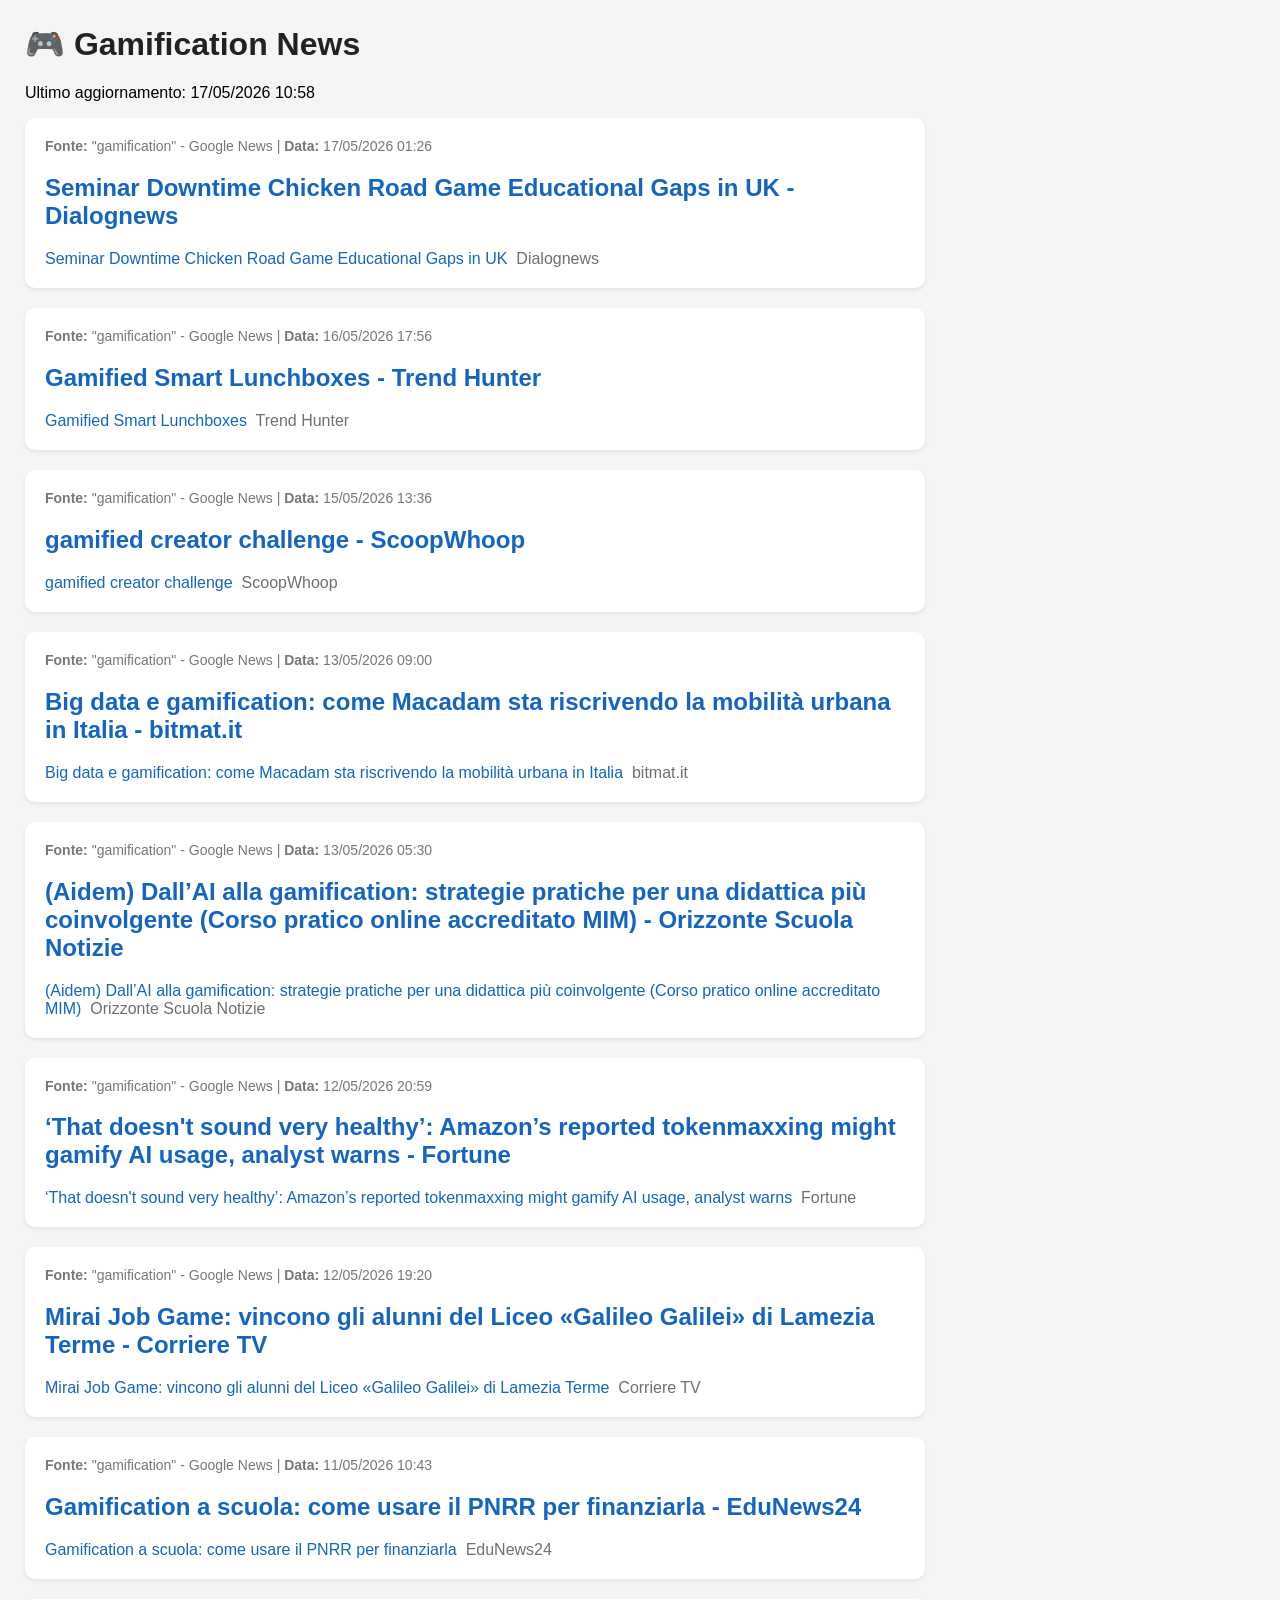
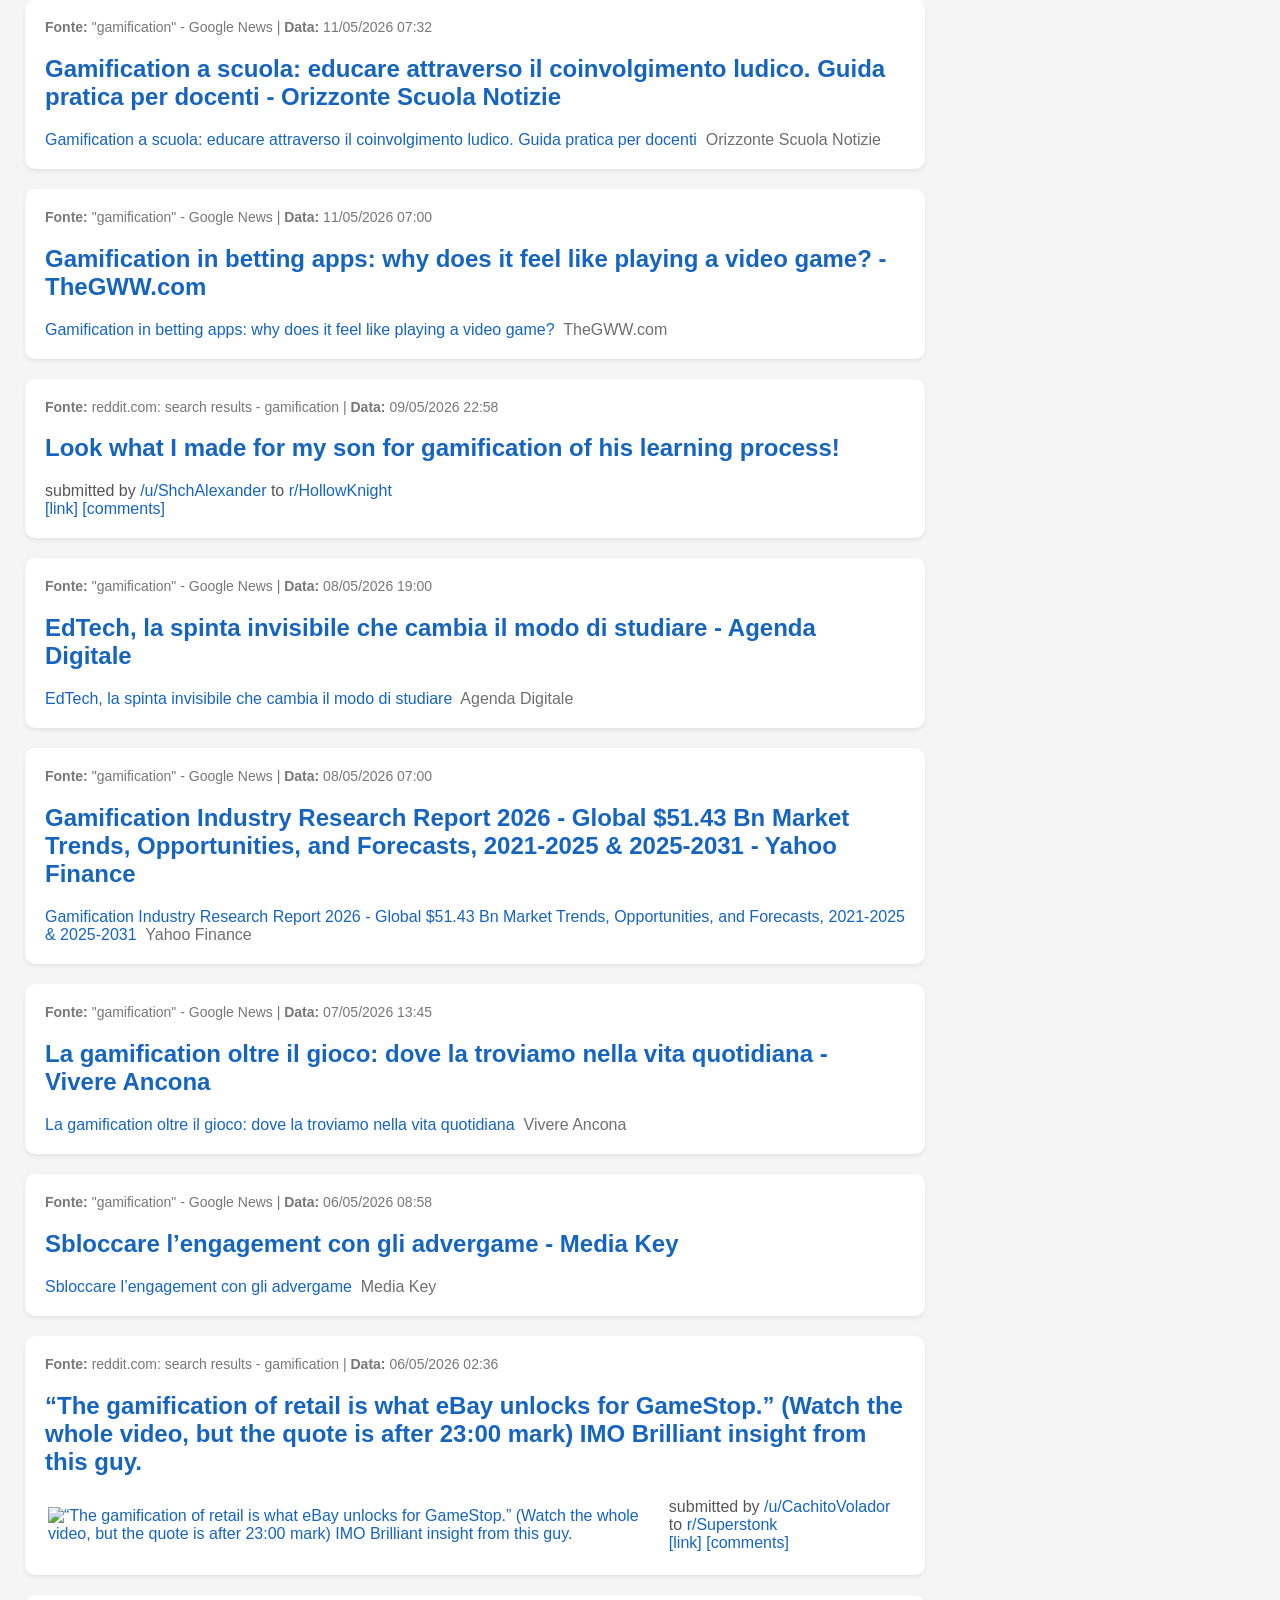
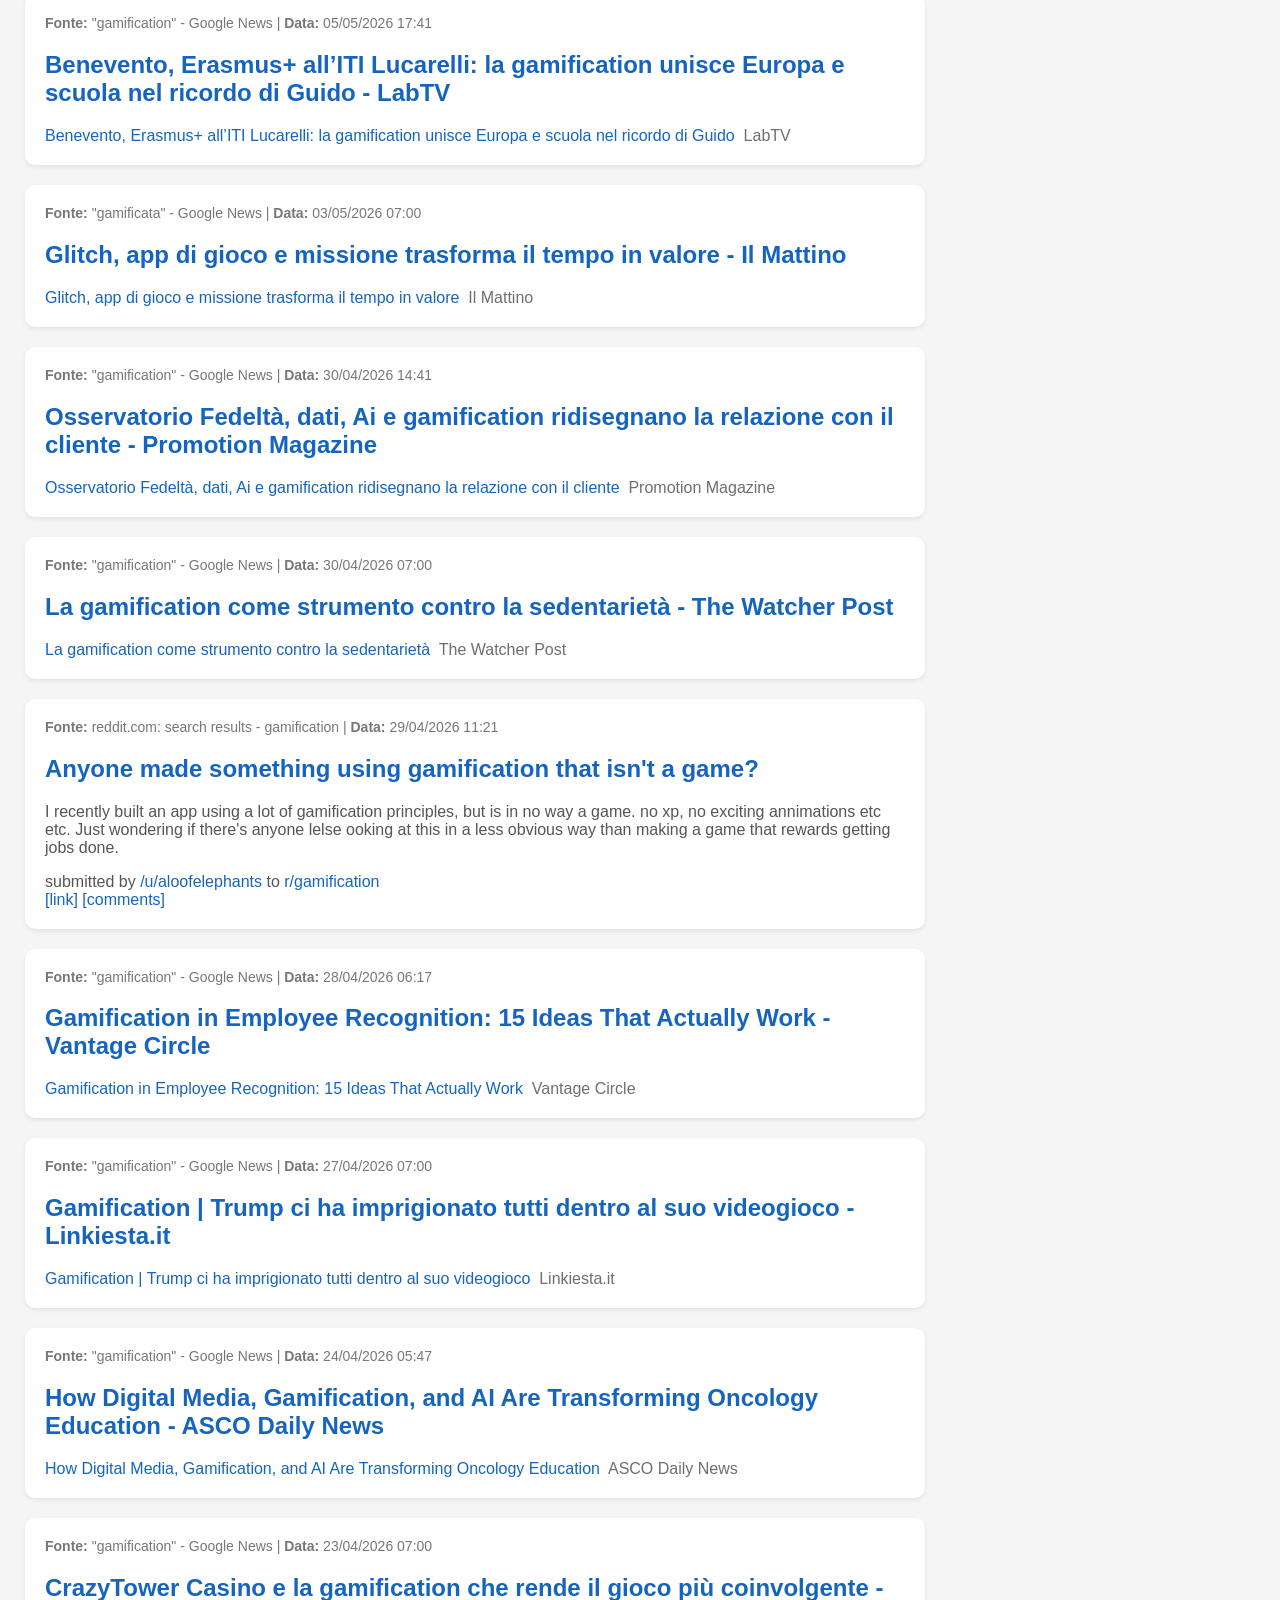
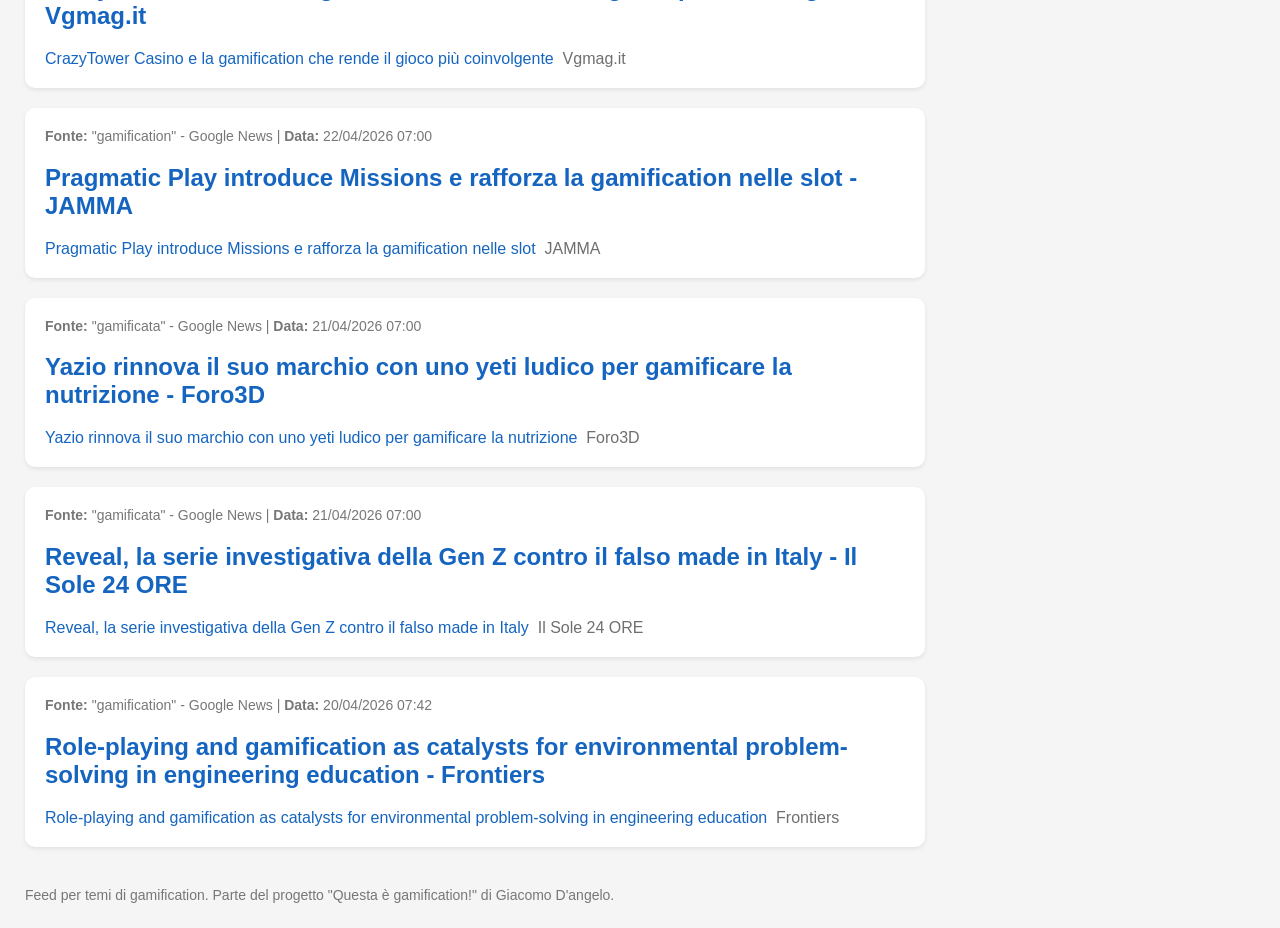
==== commit ae66fc39: "Auto update RSS" ====
--- a/docs/index.html
+++ b/docs/index.html
@@ -13,7 +13,7 @@
     <h1>🎮 Gamification News</h1>
 
     <p>
-        Ultimo aggiornamento: 14/05/2026 11:28
+        Ultimo aggiornamento: 17/05/2026 10:58
     </p>
 
     
@@ -22,38 +22,59 @@
 
         <div class="meta">
             <strong>Fonte:</strong> "gamification" - Google News |
-            <strong>Data:</strong> 13/05/2026 23:36
-        </div>
-
-        <h2>
-            <a href="https://news.google.com/rss/articles/[base64]?oc=5" target="_blank">
-                How Gamified Platforms Are Reshaping User Engagement in Digital Media - San Francisco Examiner
-            </a>
-        </h2>
-
-        <div class="summary">
-            <a href="https://news.google.com/rss/articles/[base64]?oc=5" target="_blank">How Gamified Platforms Are Reshaping User Engagement in Digital Media</a>&nbsp;&nbsp;<font color="#6f6f6f">San Francisco Examiner</font>
-        </div>
-
-    </div>
-
-    
-
-    <div class="article">
-
-        <div class="meta">
-            <strong>Fonte:</strong> "gamification" - Google News |
-            <strong>Data:</strong> 13/05/2026 23:18
-        </div>
-
-        <h2>
-            <a href="https://news.google.com/rss/articles/[base64]?oc=5" target="_blank">
-                Where Gaming Meets Gambling: How Crypto Casinos Are Borrowing from Video Game Designs - Gameindustry.com
-            </a>
-        </h2>
-
-        <div class="summary">
-            <a href="https://news.google.com/rss/articles/[base64]?oc=5" target="_blank">Where Gaming Meets Gambling: How Crypto Casinos Are Borrowing from Video Game Designs</a>&nbsp;&nbsp;<font color="#6f6f6f">Gameindustry.com</font>
+            <strong>Data:</strong> 17/05/2026 01:26
+        </div>
+
+        <h2>
+            <a href="https://news.google.com/rss/articles/CBMihwFBVV95cUxPSGZGXzJ0dGVBczNpYmpjdWlFUGtEMjZyemdVbG9BVlBNUDZ3MHd5bElabGNDWm5VOHZnSGU2Z0liSnBidk5BMzhNeDFtOGdiY1RFa2FlUlN6Y01fZU1ySlNVY1QzbkxKQ3JHR2RneFRpT09TdVBzZVczdEhwc1ZKb0o5WkdTRms?oc=5" target="_blank">
+                Seminar Downtime Chicken Road Game Educational Gaps in UK - Dialognews
+            </a>
+        </h2>
+
+        <div class="summary">
+            <a href="https://news.google.com/rss/articles/CBMihwFBVV95cUxPSGZGXzJ0dGVBczNpYmpjdWlFUGtEMjZyemdVbG9BVlBNUDZ3MHd5bElabGNDWm5VOHZnSGU2Z0liSnBidk5BMzhNeDFtOGdiY1RFa2FlUlN6Y01fZU1ySlNVY1QzbkxKQ3JHR2RneFRpT09TdVBzZVczdEhwc1ZKb0o5WkdTRms?oc=5" target="_blank">Seminar Downtime Chicken Road Game Educational Gaps in UK</a>&nbsp;&nbsp;<font color="#6f6f6f">Dialognews</font>
+        </div>
+
+    </div>
+
+    
+
+    <div class="article">
+
+        <div class="meta">
+            <strong>Fonte:</strong> "gamification" - Google News |
+            <strong>Data:</strong> 16/05/2026 17:56
+        </div>
+
+        <h2>
+            <a href="https://news.google.com/rss/articles/[base64]?oc=5" target="_blank">
+                Gamified Smart Lunchboxes - Trend Hunter
+            </a>
+        </h2>
+
+        <div class="summary">
+            <a href="https://news.google.com/rss/articles/[base64]?oc=5" target="_blank">Gamified Smart Lunchboxes</a>&nbsp;&nbsp;<font color="#6f6f6f">Trend Hunter</font>
+        </div>
+
+    </div>
+
+    
+
+    <div class="article">
+
+        <div class="meta">
+            <strong>Fonte:</strong> "gamification" - Google News |
+            <strong>Data:</strong> 15/05/2026 13:36
+        </div>
+
+        <h2>
+            <a href="https://news.google.com/rss/articles/CBMiakFVX3lxTE9IRjlwV1VkZ1pYUU5SOFBYUjFaa0ttZ3UwT2JXVDdPdGQ0VFQwQ0R1VkctYXpac05VWnN2cENmRmVuMmZnZFBJNDhjcjAxdjRycWVnVzdFUFZlZ2w3azBQTmdIcFppR2U2X1E?oc=5" target="_blank">
+                gamified creator challenge - ScoopWhoop
+            </a>
+        </h2>
+
+        <div class="summary">
+            <a href="https://news.google.com/rss/articles/CBMiakFVX3lxTE9IRjlwV1VkZ1pYUU5SOFBYUjFaa0ttZ3UwT2JXVDdPdGQ0VFQwQ0R1VkctYXpac05VWnN2cENmRmVuMmZnZFBJNDhjcjAxdjRycWVnVzdFUFZlZ2w3azBQTmdIcFppR2U2X1E?oc=5" target="_blank">gamified creator challenge</a>&nbsp;&nbsp;<font color="#6f6f6f">ScoopWhoop</font>
         </div>
 
     </div>
@@ -85,27 +106,6 @@
 
         <div class="meta">
             <strong>Fonte:</strong> "gamification" - Google News |
-            <strong>Data:</strong> 13/05/2026 07:00
-        </div>
-
-        <h2>
-            <a href="https://news.google.com/rss/articles/[base64]?oc=5" target="_blank">
-                Honoré Gaming Elevates Player Engagement with Smartico Partnership - iGamingFuture
-            </a>
-        </h2>
-
-        <div class="summary">
-            <a href="https://news.google.com/rss/articles/[base64]?oc=5" target="_blank">Honoré Gaming Elevates Player Engagement with Smartico Partnership</a>&nbsp;&nbsp;<font color="#6f6f6f">iGamingFuture</font>
-        </div>
-
-    </div>
-
-    
-
-    <div class="article">
-
-        <div class="meta">
-            <strong>Fonte:</strong> "gamification" - Google News |
             <strong>Data:</strong> 13/05/2026 05:30
         </div>
 
@@ -169,69 +169,6 @@
 
         <div class="meta">
             <strong>Fonte:</strong> "gamification" - Google News |
-            <strong>Data:</strong> 12/05/2026 18:16
-        </div>
-
-        <h2>
-            <a href="https://news.google.com/rss/articles/[base64]?oc=5" target="_blank">
-                The secret to making chores so fun that you look forward to them - Daily Herald
-            </a>
-        </h2>
-
-        <div class="summary">
-            <a href="https://news.google.com/rss/articles/[base64]?oc=5" target="_blank">The secret to making chores so fun that you look forward to them</a>&nbsp;&nbsp;<font color="#6f6f6f">Daily Herald</font>
-        </div>
-
-    </div>
-
-    
-
-    <div class="article">
-
-        <div class="meta">
-            <strong>Fonte:</strong> "gamification" - Google News |
-            <strong>Data:</strong> 12/05/2026 12:11
-        </div>
-
-        <h2>
-            <a href="https://news.google.com/rss/articles/[base64]?oc=5" target="_blank">
-                Honoré Gaming adds Smartico CRM for Africa and LatAm - europeangaming.eu
-            </a>
-        </h2>
-
-        <div class="summary">
-            <a href="https://news.google.com/rss/articles/[base64]?oc=5" target="_blank">Honoré Gaming adds Smartico CRM for Africa and LatAm</a>&nbsp;&nbsp;<font color="#6f6f6f">europeangaming.eu</font>
-        </div>
-
-    </div>
-
-    
-
-    <div class="article">
-
-        <div class="meta">
-            <strong>Fonte:</strong> "gamification" - Google News |
-            <strong>Data:</strong> 12/05/2026 09:02
-        </div>
-
-        <h2>
-            <a href="https://news.google.com/rss/articles/[base64]?oc=5" target="_blank">
-                iGaming news | Honore Gaming integrates Smartico CRM solution - InterGame
-            </a>
-        </h2>
-
-        <div class="summary">
-            <a href="https://news.google.com/rss/articles/[base64]?oc=5" target="_blank">iGaming news | Honore Gaming integrates Smartico CRM solution</a>&nbsp;&nbsp;<font color="#6f6f6f">InterGame</font>
-        </div>
-
-    </div>
-
-    
-
-    <div class="article">
-
-        <div class="meta">
-            <strong>Fonte:</strong> "gamification" - Google News |
             <strong>Data:</strong> 11/05/2026 10:43
         </div>
 
@@ -253,48 +190,6 @@
 
         <div class="meta">
             <strong>Fonte:</strong> "gamification" - Google News |
-            <strong>Data:</strong> 11/05/2026 10:30
-        </div>
-
-        <h2>
-            <a href="https://news.google.com/rss/articles/CBMickFVX3lxTFBGXzZfZnpvMWdpZE9CNnNrS0VrQm84aHNRZ2JUQTk0YkE3REo2bFZ1M19zdFNvUDctbm1oeV9ONlRVaWpPS0NTbWpBeDNfakpBal9say1JbUlLT3FMQWdyWkFCQ2Q5WngyeXBmRHhuY1ByUQ?oc=5" target="_blank">
-                These 3 free apps turned my productivity struggle into a game I actually wanted to win - How-To Geek
-            </a>
-        </h2>
-
-        <div class="summary">
-            <a href="https://news.google.com/rss/articles/CBMickFVX3lxTFBGXzZfZnpvMWdpZE9CNnNrS0VrQm84aHNRZ2JUQTk0YkE3REo2bFZ1M19zdFNvUDctbm1oeV9ONlRVaWpPS0NTbWpBeDNfakpBal9say1JbUlLT3FMQWdyWkFCQ2Q5WngyeXBmRHhuY1ByUQ?oc=5" target="_blank">These 3 free apps turned my productivity struggle into a game I actually wanted to win</a>&nbsp;&nbsp;<font color="#6f6f6f">How-To Geek</font>
-        </div>
-
-    </div>
-
-    
-
-    <div class="article">
-
-        <div class="meta">
-            <strong>Fonte:</strong> "gamification" - Google News |
-            <strong>Data:</strong> 11/05/2026 09:17
-        </div>
-
-        <h2>
-            <a href="https://news.google.com/rss/articles/[base64]?oc=5" target="_blank">
-                Gamified Learning Platforms - Trend Hunter
-            </a>
-        </h2>
-
-        <div class="summary">
-            <a href="https://news.google.com/rss/articles/[base64]?oc=5" target="_blank">Gamified Learning Platforms</a>&nbsp;&nbsp;<font color="#6f6f6f">Trend Hunter</font>
-        </div>
-
-    </div>
-
-    
-
-    <div class="article">
-
-        <div class="meta">
-            <strong>Fonte:</strong> "gamification" - Google News |
             <strong>Data:</strong> 11/05/2026 07:32
         </div>
 
@@ -379,6 +274,27 @@
 
         <div class="meta">
             <strong>Fonte:</strong> "gamification" - Google News |
+            <strong>Data:</strong> 08/05/2026 07:00
+        </div>
+
+        <h2>
+            <a href="https://news.google.com/rss/articles/[base64]?oc=5" target="_blank">
+                Gamification Industry Research Report 2026 - Global $51.43 Bn Market Trends, Opportunities, and Forecasts, 2021-2025 & 2025-2031 - Yahoo Finance
+            </a>
+        </h2>
+
+        <div class="summary">
+            <a href="https://news.google.com/rss/articles/[base64]?oc=5" target="_blank">Gamification Industry Research Report 2026 - Global $51.43 Bn Market Trends, Opportunities, and Forecasts, 2021-2025 & 2025-2031</a>&nbsp;&nbsp;<font color="#6f6f6f">Yahoo Finance</font>
+        </div>
+
+    </div>
+
+    
+
+    <div class="article">
+
+        <div class="meta">
+            <strong>Fonte:</strong> "gamification" - Google News |
             <strong>Data:</strong> 07/05/2026 13:45
         </div>
 
@@ -463,7 +379,7 @@
 
         <div class="meta">
             <strong>Fonte:</strong> "gamificata" - Google News |
-            <strong>Data:</strong> 02/05/2026 22:10
+            <strong>Data:</strong> 03/05/2026 07:00
         </div>
 
         <h2>
@@ -484,6 +400,27 @@
 
         <div class="meta">
             <strong>Fonte:</strong> "gamification" - Google News |
+            <strong>Data:</strong> 30/04/2026 14:41
+        </div>
+
+        <h2>
+            <a href="https://news.google.com/rss/articles/[base64]?oc=5" target="_blank">
+                Osservatorio Fedeltà, dati, Ai e gamification ridisegnano la relazione con il cliente - Promotion Magazine
+            </a>
+        </h2>
+
+        <div class="summary">
+            <a href="https://news.google.com/rss/articles/[base64]?oc=5" target="_blank">Osservatorio Fedeltà, dati, Ai e gamification ridisegnano la relazione con il cliente</a>&nbsp;&nbsp;<font color="#6f6f6f">Promotion Magazine</font>
+        </div>
+
+    </div>
+
+    
+
+    <div class="article">
+
+        <div class="meta">
+            <strong>Fonte:</strong> "gamification" - Google News |
             <strong>Data:</strong> 30/04/2026 07:00
         </div>
 
@@ -504,18 +441,18 @@
     <div class="article">
 
         <div class="meta">
-            <strong>Fonte:</strong> "gamification" - Google News |
-            <strong>Data:</strong> 29/04/2026 22:02
-        </div>
-
-        <h2>
-            <a href="https://news.google.com/rss/articles/CBMihAFBVV95cUxNWXhIYVNabGgzUjlIaW55TEttc0JjY3JTMG1jVEZHNHZidEFabFNhM1gzQlBGSWJXNUlUY2hwZmRkMUtQWW10ckpudW1zbl9QUjBCVkViMlh2SV9IbUNpVjhIZS1LaEk5eHYyTllpVDVhMHRHc1hmZXczVDZ1NmM2VnRLeUk?oc=5" target="_blank">
-                GAMIFICATION THOUGHT LEADER, KEYNOTE SPEAKER & FUTURIST EXPERT FOR MEETING EVENTS - futuristsspeakers.com
-            </a>
-        </h2>
-
-        <div class="summary">
-            <a href="https://news.google.com/rss/articles/CBMihAFBVV95cUxNWXhIYVNabGgzUjlIaW55TEttc0JjY3JTMG1jVEZHNHZidEFabFNhM1gzQlBGSWJXNUlUY2hwZmRkMUtQWW10ckpudW1zbl9QUjBCVkViMlh2SV9IbUNpVjhIZS1LaEk5eHYyTllpVDVhMHRHc1hmZXczVDZ1NmM2VnRLeUk?oc=5" target="_blank">GAMIFICATION THOUGHT LEADER, KEYNOTE SPEAKER & FUTURIST EXPERT FOR MEETING EVENTS</a>&nbsp;&nbsp;<font color="#6f6f6f">futuristsspeakers.com</font>
+            <strong>Fonte:</strong> reddit.com: search results - gamification |
+            <strong>Data:</strong> 29/04/2026 11:21
+        </div>
+
+        <h2>
+            <a href="https://www.reddit.com/r/gamification/comments/1syvw0z/anyone_made_something_using_gamification_that/" target="_blank">
+                Anyone made something using gamification that isn't a game?
+            </a>
+        </h2>
+
+        <div class="summary">
+            <!-- SC_OFF --><div class="md"><p>I recently built an app using a lot of gamification principles, but is in no way a game. no xp, no exciting annimations etc etc. Just wondering if there's anyone lelse ooking at this in a less obvious way than making a game that rewards getting jobs done. </p> </div><!-- SC_ON --> &#32; submitted by &#32; <a href="https://www.reddit.com/user/aloofelephants"> /u/aloofelephants </a> &#32; to &#32; <a href="https://www.reddit.com/r/gamification/"> r/gamification </a> <br /> <span><a href="https://www.reddit.com/r/gamification/comments/1syvw0z/anyone_made_something_using_gamification_that/">[link]</a></span> &#32; <span><a href="https://www.reddit.com/r/gamification/comments/1syvw0z/anyone_made_something_using_gamification_that/">[comments]</a></span>
         </div>
 
     </div>
@@ -568,6 +505,27 @@
 
         <div class="meta">
             <strong>Fonte:</strong> "gamification" - Google News |
+            <strong>Data:</strong> 24/04/2026 05:47
+        </div>
+
+        <h2>
+            <a href="https://news.google.com/rss/articles/[base64]?oc=5" target="_blank">
+                How Digital Media, Gamification, and AI Are Transforming Oncology Education - ASCO Daily News
+            </a>
+        </h2>
+
+        <div class="summary">
+            <a href="https://news.google.com/rss/articles/[base64]?oc=5" target="_blank">How Digital Media, Gamification, and AI Are Transforming Oncology Education</a>&nbsp;&nbsp;<font color="#6f6f6f">ASCO Daily News</font>
+        </div>
+
+    </div>
+
+    
+
+    <div class="article">
+
+        <div class="meta">
+            <strong>Fonte:</strong> "gamification" - Google News |
             <strong>Data:</strong> 23/04/2026 07:00
         </div>
 
@@ -609,27 +567,6 @@
     <div class="article">
 
         <div class="meta">
-            <strong>Fonte:</strong> reddit.com: search results - gamification |
-            <strong>Data:</strong> 21/04/2026 21:54
-        </div>
-
-        <h2>
-            <a href="https://www.reddit.com/r/instructionaldesign/comments/1ss238n/do_managers_know_what_gamification_actually_is/" target="_blank">
-                Do managers know what gamification actually is?
-            </a>
-        </h2>
-
-        <div class="summary">
-            <!-- SC_OFF --><div class="md"><p>Is it just me or do managers actually know what gamification actually is?</p> <p>I've recently come across more than one manager who literally seems to think gamification is taking the content and turning it into a game. </p> <p>From these managers, you hear stuff like &quot;turning this content into a game sounds like the way to go&quot;. </p> <p>And some elearning / SaaS based learning vendors seems to have picked up on this because now they're sprinkling the word &quot;Gamified&quot; into their websites.</p> <p>Anyone else pick up on this? </p> </div><!-- SC_ON --> &#32; submitted by &#32; <a href="https://www.reddit.com/user/pozazero"> /u/pozazero </a> &#32; to &#32; <a href="https://www.reddit.com/r/instructionaldesign/"> r/instructionaldesign </a> <br /> <span><a href="https://www.reddit.com/r/instructionaldesign/comments/1ss238n/do_managers_know_what_gamification_actually_is/">[link]</a></span> &#32; <span><a href="https://www.reddit.com/r/instructionaldesign/comments/1ss238n/do_managers_know_what_gamification_actually_is/">[comments]</a></span>
-        </div>
-
-    </div>
-
-    
-
-    <div class="article">
-
-        <div class="meta">
             <strong>Fonte:</strong> "gamificata" - Google News |
             <strong>Data:</strong> 21/04/2026 07:00
         </div>
@@ -690,69 +627,6 @@
 
     
 
-    <div class="article">
-
-        <div class="meta">
-            <strong>Fonte:</strong> "gamification" - Google News |
-            <strong>Data:</strong> 19/04/2026 07:00
-        </div>
-
-        <h2>
-            <a href="https://news.google.com/rss/articles/[base64]?oc=5" target="_blank">
-                Why Ecosystem Reputation Systems Get Gamified and How to Prevent It - HackerNoon
-            </a>
-        </h2>
-
-        <div class="summary">
-            <a href="https://news.google.com/rss/articles/[base64]?oc=5" target="_blank">Why Ecosystem Reputation Systems Get Gamified and How to Prevent It</a>&nbsp;&nbsp;<font color="#6f6f6f">HackerNoon</font>
-        </div>
-
-    </div>
-
-    
-
-    <div class="article">
-
-        <div class="meta">
-            <strong>Fonte:</strong> "gamification" - Google News |
-            <strong>Data:</strong> 16/04/2026 07:00
-        </div>
-
-        <h2>
-            <a href="https://news.google.com/rss/articles/[base64]?oc=5" target="_blank">
-                TD Group Italia punta su attività di gamification per selezionare nuovi talenti da inserire in azienda - bitmat.it
-            </a>
-        </h2>
-
-        <div class="summary">
-            <a href="https://news.google.com/rss/articles/[base64]?oc=5" target="_blank">TD Group Italia punta su attività di gamification per selezionare nuovi talenti da inserire in azienda</a>&nbsp;&nbsp;<font color="#6f6f6f">bitmat.it</font>
-        </div>
-
-    </div>
-
-    
-
-    <div class="article">
-
-        <div class="meta">
-            <strong>Fonte:</strong> reddit.com: search results - gamification |
-            <strong>Data:</strong> 15/04/2026 14:47
-        </div>
-
-        <h2>
-            <a href="https://www.reddit.com/r/adhdwomen/comments/1sm87lt/does_anyone_actually_uses_gamification_systems_on/" target="_blank">
-                Does anyone actually uses gamification systems on a daily basis?
-            </a>
-        </h2>
-
-        <div class="summary">
-            <!-- SC_OFF --><div class="md"><p>I'm really into this concept, but find it hard to implement if it's just me against my executive dysfunction. </p> <p>Has anyone gamified any aspect of life here, that didn't last just two weeks? </p> <p>Edit: not looking for app suggestions, DO NOT RECOMMEND ANY APP. I hate my phone and looking at my phone</p> </div><!-- SC_ON --> &#32; submitted by &#32; <a href="https://www.reddit.com/user/Stoic_Ficus"> /u/Stoic_Ficus </a> &#32; to &#32; <a href="https://www.reddit.com/r/adhdwomen/"> r/adhdwomen </a> <br /> <span><a href="https://www.reddit.com/r/adhdwomen/comments/1sm87lt/does_anyone_actually_uses_gamification_systems_on/">[link]</a></span> &#32; <span><a href="https://www.reddit.com/r/adhdwomen/comments/1sm87lt/does_anyone_actually_uses_gamification_systems_on/">[comments]</a></span>
-        </div>
-
-    </div>
-
-    
-
     <div class="footer">
         Feed per temi di gamification. Parte del progetto "Questa è gamification!" di Giacomo D'angelo.
     </div>
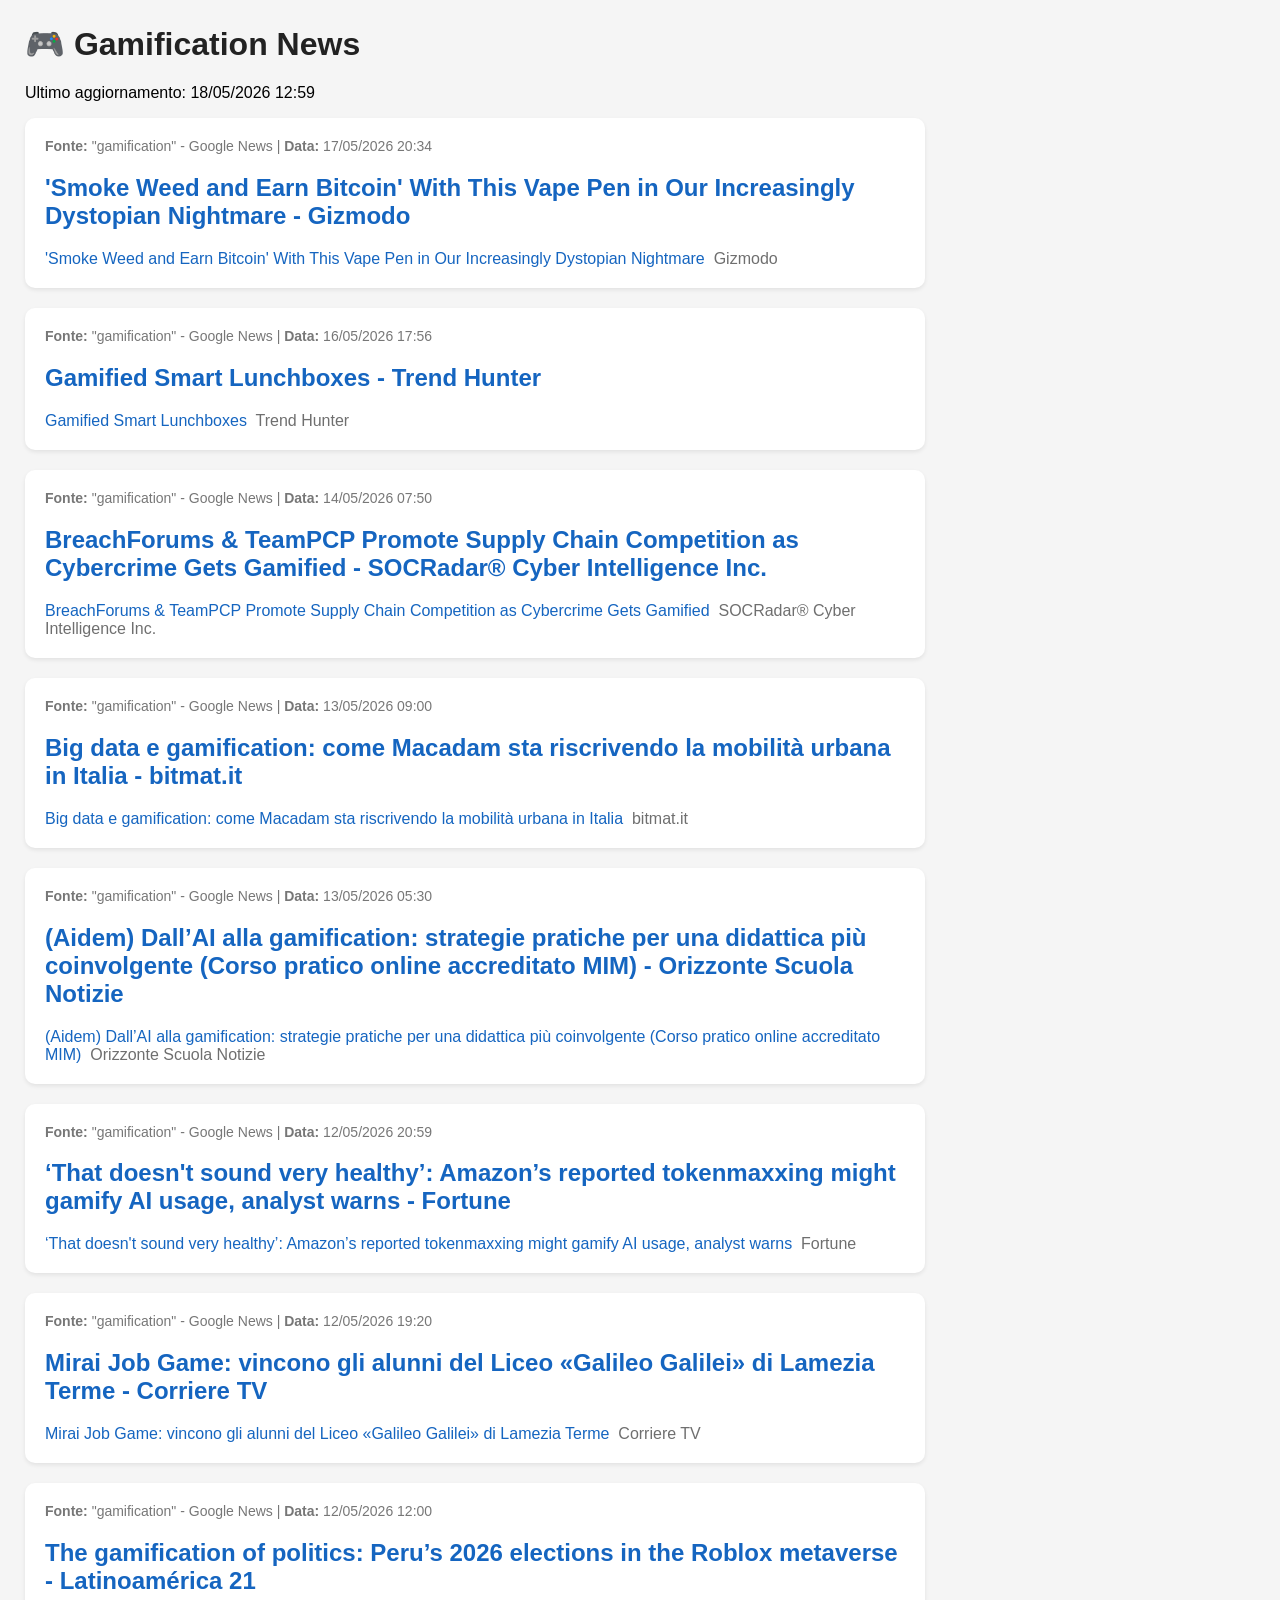
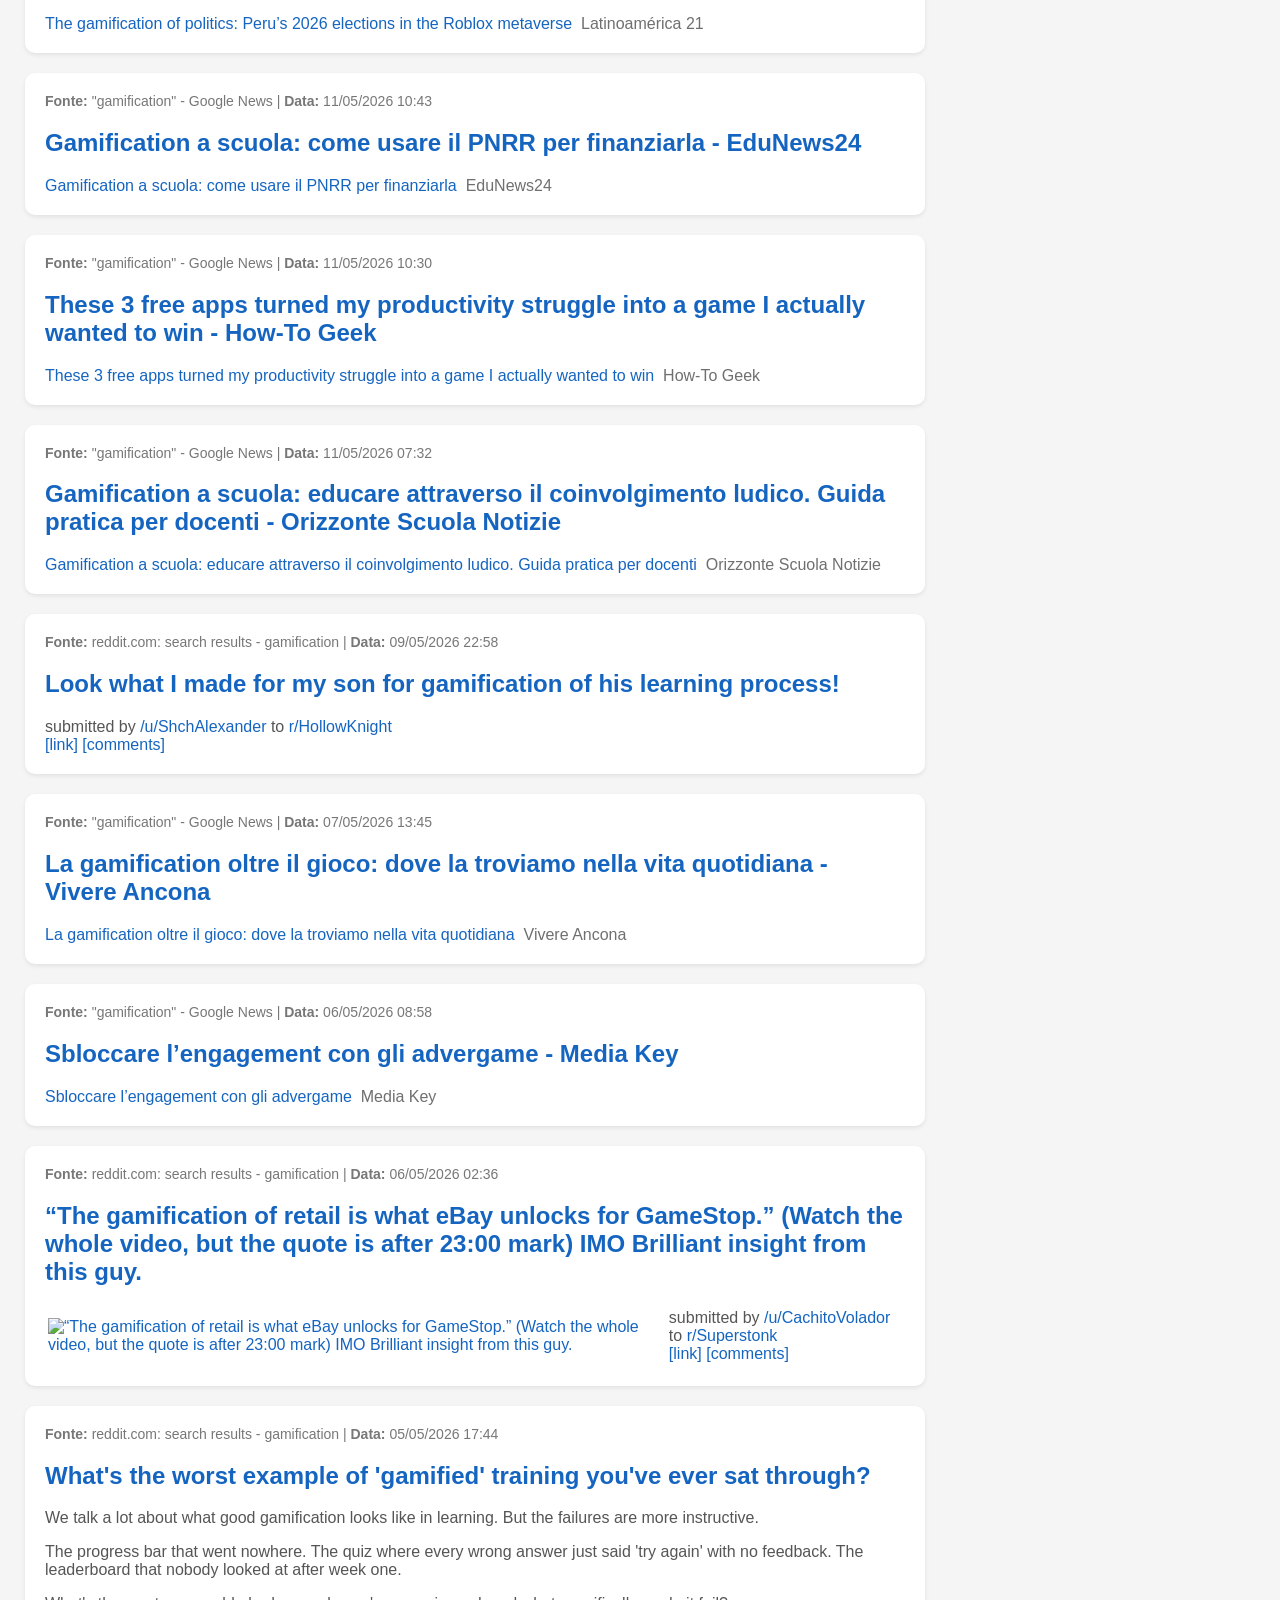
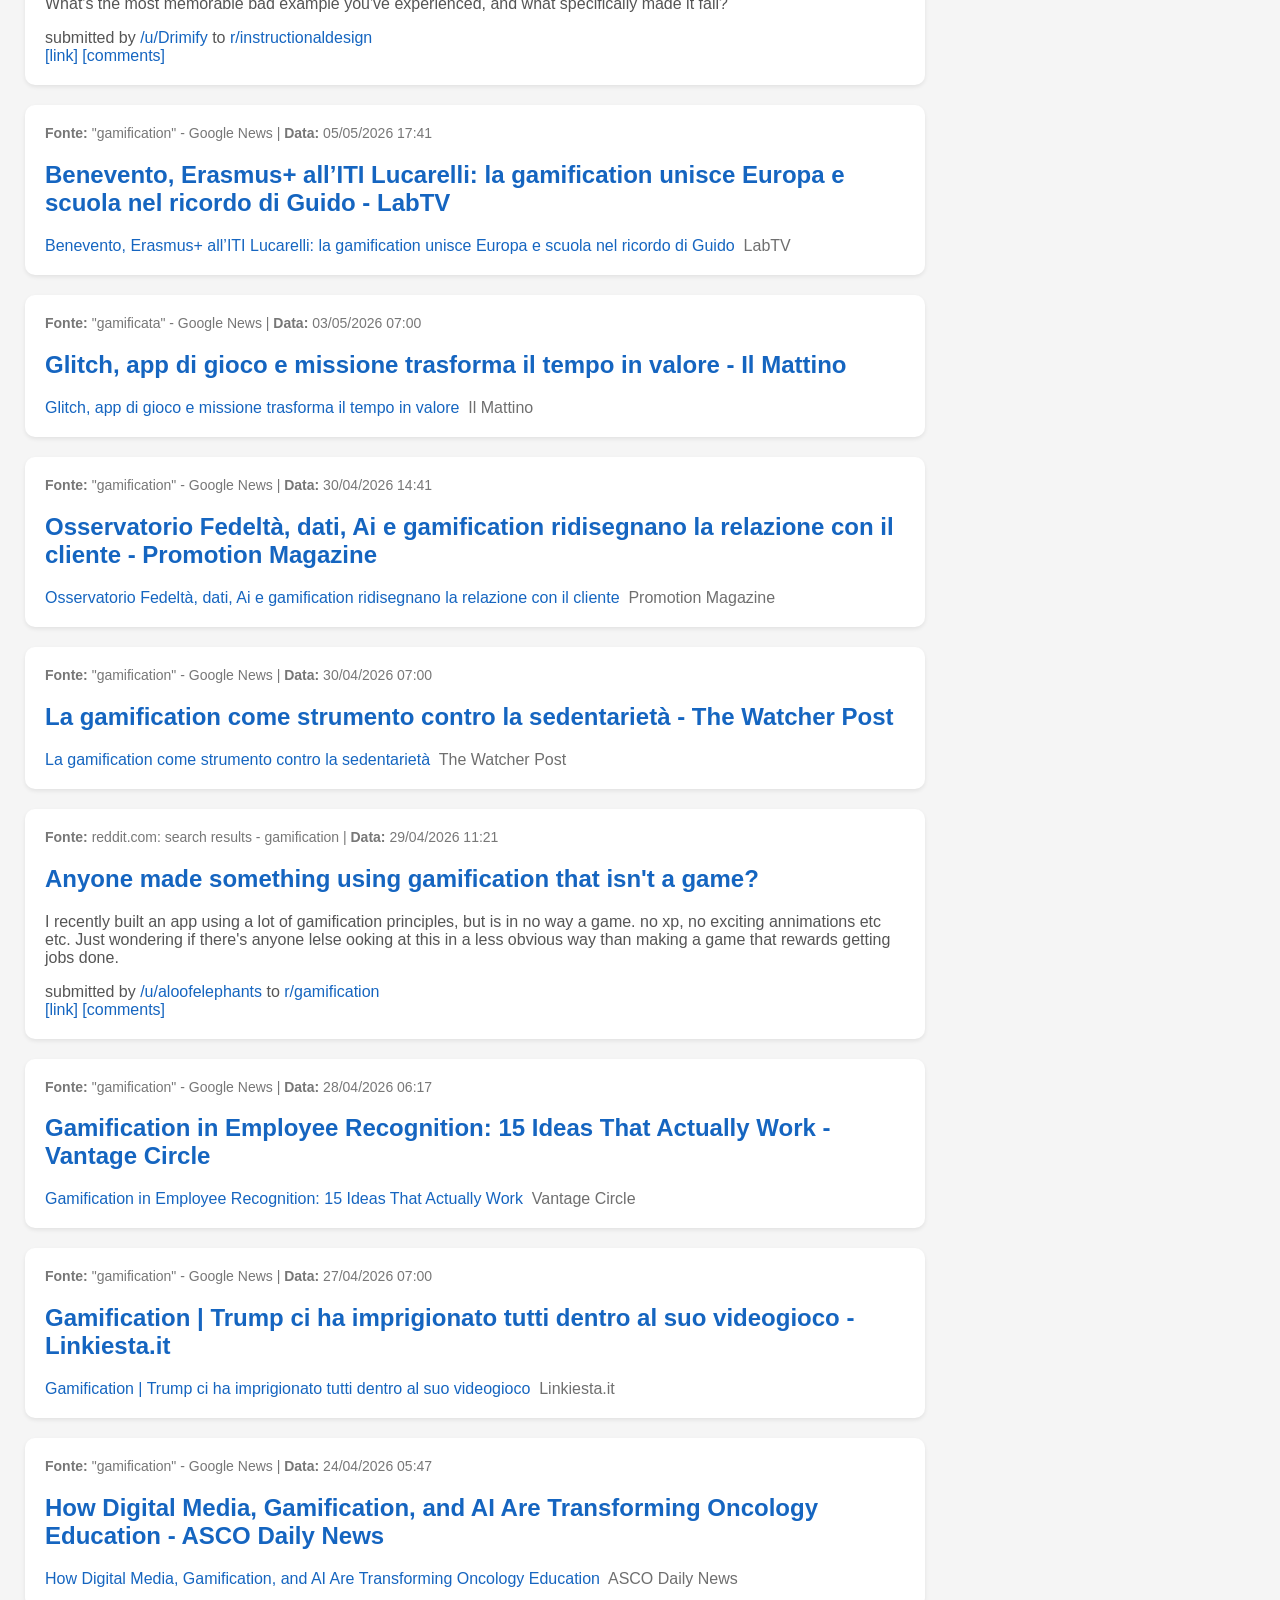
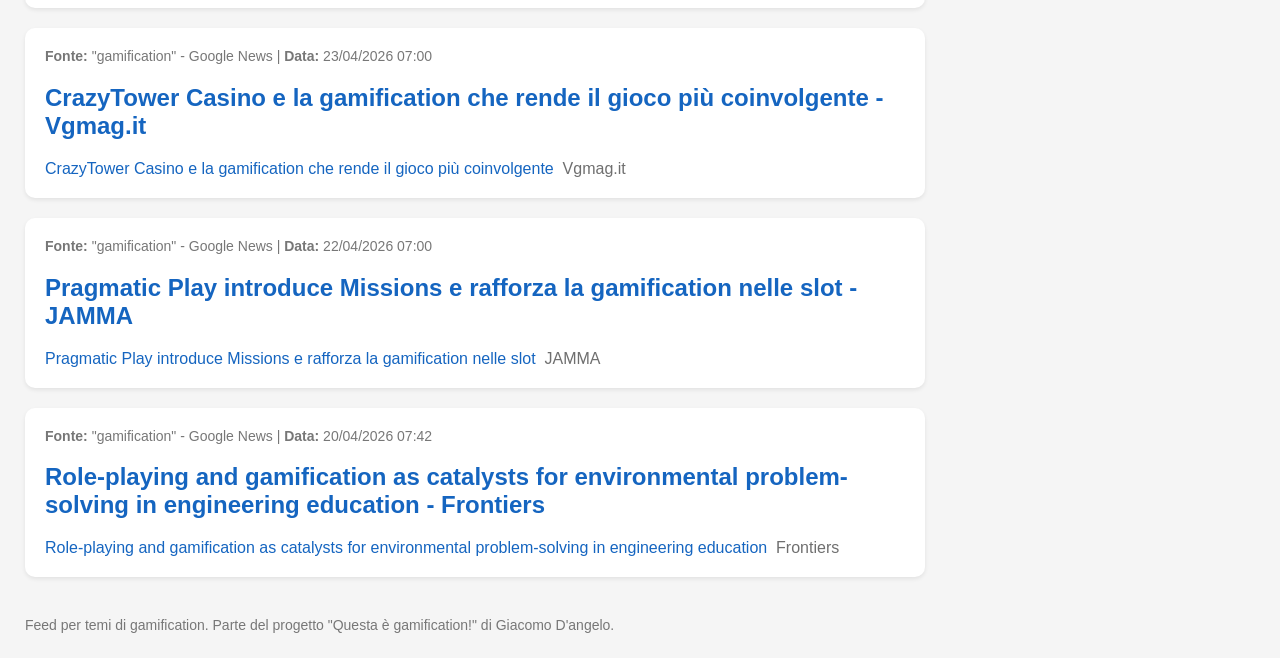
==== commit eebd743d: "Auto update RSS" ====
--- a/docs/index.html
+++ b/docs/index.html
@@ -13,7 +13,7 @@
     <h1>🎮 Gamification News</h1>
 
     <p>
-        Ultimo aggiornamento: 17/05/2026 10:58
+        Ultimo aggiornamento: 18/05/2026 12:59
     </p>
 
     
@@ -22,17 +22,17 @@
 
         <div class="meta">
             <strong>Fonte:</strong> "gamification" - Google News |
-            <strong>Data:</strong> 17/05/2026 01:26
-        </div>
-
-        <h2>
-            <a href="https://news.google.com/rss/articles/CBMihwFBVV95cUxPSGZGXzJ0dGVBczNpYmpjdWlFUGtEMjZyemdVbG9BVlBNUDZ3MHd5bElabGNDWm5VOHZnSGU2Z0liSnBidk5BMzhNeDFtOGdiY1RFa2FlUlN6Y01fZU1ySlNVY1QzbkxKQ3JHR2RneFRpT09TdVBzZVczdEhwc1ZKb0o5WkdTRms?oc=5" target="_blank">
-                Seminar Downtime Chicken Road Game Educational Gaps in UK - Dialognews
-            </a>
-        </h2>
-
-        <div class="summary">
-            <a href="https://news.google.com/rss/articles/CBMihwFBVV95cUxPSGZGXzJ0dGVBczNpYmpjdWlFUGtEMjZyemdVbG9BVlBNUDZ3MHd5bElabGNDWm5VOHZnSGU2Z0liSnBidk5BMzhNeDFtOGdiY1RFa2FlUlN6Y01fZU1ySlNVY1QzbkxKQ3JHR2RneFRpT09TdVBzZVczdEhwc1ZKb0o5WkdTRms?oc=5" target="_blank">Seminar Downtime Chicken Road Game Educational Gaps in UK</a>&nbsp;&nbsp;<font color="#6f6f6f">Dialognews</font>
+            <strong>Data:</strong> 17/05/2026 20:34
+        </div>
+
+        <h2>
+            <a href="https://news.google.com/rss/articles/[base64]?oc=5" target="_blank">
+                'Smoke Weed and Earn Bitcoin' With This Vape Pen in Our Increasingly Dystopian Nightmare - Gizmodo
+            </a>
+        </h2>
+
+        <div class="summary">
+            <a href="https://news.google.com/rss/articles/[base64]?oc=5" target="_blank">'Smoke Weed and Earn Bitcoin' With This Vape Pen in Our Increasingly Dystopian Nightmare</a>&nbsp;&nbsp;<font color="#6f6f6f">Gizmodo</font>
         </div>
 
     </div>
@@ -64,17 +64,17 @@
 
         <div class="meta">
             <strong>Fonte:</strong> "gamification" - Google News |
-            <strong>Data:</strong> 15/05/2026 13:36
-        </div>
-
-        <h2>
-            <a href="https://news.google.com/rss/articles/CBMiakFVX3lxTE9IRjlwV1VkZ1pYUU5SOFBYUjFaa0ttZ3UwT2JXVDdPdGQ0VFQwQ0R1VkctYXpac05VWnN2cENmRmVuMmZnZFBJNDhjcjAxdjRycWVnVzdFUFZlZ2w3azBQTmdIcFppR2U2X1E?oc=5" target="_blank">
-                gamified creator challenge - ScoopWhoop
-            </a>
-        </h2>
-
-        <div class="summary">
-            <a href="https://news.google.com/rss/articles/CBMiakFVX3lxTE9IRjlwV1VkZ1pYUU5SOFBYUjFaa0ttZ3UwT2JXVDdPdGQ0VFQwQ0R1VkctYXpac05VWnN2cENmRmVuMmZnZFBJNDhjcjAxdjRycWVnVzdFUFZlZ2w3azBQTmdIcFppR2U2X1E?oc=5" target="_blank">gamified creator challenge</a>&nbsp;&nbsp;<font color="#6f6f6f">ScoopWhoop</font>
+            <strong>Data:</strong> 14/05/2026 07:50
+        </div>
+
+        <h2>
+            <a href="https://news.google.com/rss/articles/CBMie0FVX3lxTFBEdEZhd1BQdFM2SDRSbkxTRFhnaDk4Sk5SSXVVUEdrWE9PYkNsMHBOTlktaXlWVWVpM3FTNVJpdUFjQlRfLWxqQXhCb2dQUDlZSjk1dzdCYjM2RlBmWldfcklmOFg1cmVTTTZxeHNTWjBuZWx2cGFUWXBpZw?oc=5" target="_blank">
+                BreachForums & TeamPCP Promote Supply Chain Competition as Cybercrime Gets Gamified - SOCRadar® Cyber Intelligence Inc.
+            </a>
+        </h2>
+
+        <div class="summary">
+            <a href="https://news.google.com/rss/articles/CBMie0FVX3lxTFBEdEZhd1BQdFM2SDRSbkxTRFhnaDk4Sk5SSXVVUEdrWE9PYkNsMHBOTlktaXlWVWVpM3FTNVJpdUFjQlRfLWxqQXhCb2dQUDlZSjk1dzdCYjM2RlBmWldfcklmOFg1cmVTTTZxeHNTWjBuZWx2cGFUWXBpZw?oc=5" target="_blank">BreachForums & TeamPCP Promote Supply Chain Competition as Cybercrime Gets Gamified</a>&nbsp;&nbsp;<font color="#6f6f6f">SOCRadar® Cyber Intelligence Inc.</font>
         </div>
 
     </div>
@@ -169,6 +169,27 @@
 
         <div class="meta">
             <strong>Fonte:</strong> "gamification" - Google News |
+            <strong>Data:</strong> 12/05/2026 12:00
+        </div>
+
+        <h2>
+            <a href="https://news.google.com/rss/articles/[base64]?oc=5" target="_blank">
+                The gamification of politics: Peru’s 2026 elections in the Roblox metaverse - Latinoamérica 21
+            </a>
+        </h2>
+
+        <div class="summary">
+            <a href="https://news.google.com/rss/articles/[base64]?oc=5" target="_blank">The gamification of politics: Peru’s 2026 elections in the Roblox metaverse</a>&nbsp;&nbsp;<font color="#6f6f6f">Latinoamérica 21</font>
+        </div>
+
+    </div>
+
+    
+
+    <div class="article">
+
+        <div class="meta">
+            <strong>Fonte:</strong> "gamification" - Google News |
             <strong>Data:</strong> 11/05/2026 10:43
         </div>
 
@@ -190,6 +211,27 @@
 
         <div class="meta">
             <strong>Fonte:</strong> "gamification" - Google News |
+            <strong>Data:</strong> 11/05/2026 10:30
+        </div>
+
+        <h2>
+            <a href="https://news.google.com/rss/articles/CBMickFVX3lxTFBGXzZfZnpvMWdpZE9CNnNrS0VrQm84aHNRZ2JUQTk0YkE3REo2bFZ1M19zdFNvUDctbm1oeV9ONlRVaWpPS0NTbWpBeDNfakpBal9say1JbUlLT3FMQWdyWkFCQ2Q5WngyeXBmRHhuY1ByUQ?oc=5" target="_blank">
+                These 3 free apps turned my productivity struggle into a game I actually wanted to win - How-To Geek
+            </a>
+        </h2>
+
+        <div class="summary">
+            <a href="https://news.google.com/rss/articles/CBMickFVX3lxTFBGXzZfZnpvMWdpZE9CNnNrS0VrQm84aHNRZ2JUQTk0YkE3REo2bFZ1M19zdFNvUDctbm1oeV9ONlRVaWpPS0NTbWpBeDNfakpBal9say1JbUlLT3FMQWdyWkFCQ2Q5WngyeXBmRHhuY1ByUQ?oc=5" target="_blank">These 3 free apps turned my productivity struggle into a game I actually wanted to win</a>&nbsp;&nbsp;<font color="#6f6f6f">How-To Geek</font>
+        </div>
+
+    </div>
+
+    
+
+    <div class="article">
+
+        <div class="meta">
+            <strong>Fonte:</strong> "gamification" - Google News |
             <strong>Data:</strong> 11/05/2026 07:32
         </div>
 
@@ -210,27 +252,6 @@
     <div class="article">
 
         <div class="meta">
-            <strong>Fonte:</strong> "gamification" - Google News |
-            <strong>Data:</strong> 11/05/2026 07:00
-        </div>
-
-        <h2>
-            <a href="https://news.google.com/rss/articles/[base64]?oc=5" target="_blank">
-                Gamification in betting apps: why does it feel like playing a video game? - TheGWW.com
-            </a>
-        </h2>
-
-        <div class="summary">
-            <a href="https://news.google.com/rss/articles/[base64]?oc=5" target="_blank">Gamification in betting apps: why does it feel like playing a video game?</a>&nbsp;&nbsp;<font color="#6f6f6f">TheGWW.com</font>
-        </div>
-
-    </div>
-
-    
-
-    <div class="article">
-
-        <div class="meta">
             <strong>Fonte:</strong> reddit.com: search results - gamification |
             <strong>Data:</strong> 09/05/2026 22:58
         </div>
@@ -253,48 +274,6 @@
 
         <div class="meta">
             <strong>Fonte:</strong> "gamification" - Google News |
-            <strong>Data:</strong> 08/05/2026 19:00
-        </div>
-
-        <h2>
-            <a href="https://news.google.com/rss/articles/[base64]?oc=5" target="_blank">
-                EdTech, la spinta invisibile che cambia il modo di studiare - Agenda Digitale
-            </a>
-        </h2>
-
-        <div class="summary">
-            <a href="https://news.google.com/rss/articles/[base64]?oc=5" target="_blank">EdTech, la spinta invisibile che cambia il modo di studiare</a>&nbsp;&nbsp;<font color="#6f6f6f">Agenda Digitale</font>
-        </div>
-
-    </div>
-
-    
-
-    <div class="article">
-
-        <div class="meta">
-            <strong>Fonte:</strong> "gamification" - Google News |
-            <strong>Data:</strong> 08/05/2026 07:00
-        </div>
-
-        <h2>
-            <a href="https://news.google.com/rss/articles/[base64]?oc=5" target="_blank">
-                Gamification Industry Research Report 2026 - Global $51.43 Bn Market Trends, Opportunities, and Forecasts, 2021-2025 & 2025-2031 - Yahoo Finance
-            </a>
-        </h2>
-
-        <div class="summary">
-            <a href="https://news.google.com/rss/articles/[base64]?oc=5" target="_blank">Gamification Industry Research Report 2026 - Global $51.43 Bn Market Trends, Opportunities, and Forecasts, 2021-2025 & 2025-2031</a>&nbsp;&nbsp;<font color="#6f6f6f">Yahoo Finance</font>
-        </div>
-
-    </div>
-
-    
-
-    <div class="article">
-
-        <div class="meta">
-            <strong>Fonte:</strong> "gamification" - Google News |
             <strong>Data:</strong> 07/05/2026 13:45
         </div>
 
@@ -357,6 +336,27 @@
     <div class="article">
 
         <div class="meta">
+            <strong>Fonte:</strong> reddit.com: search results - gamification |
+            <strong>Data:</strong> 05/05/2026 17:44
+        </div>
+
+        <h2>
+            <a href="https://www.reddit.com/r/instructionaldesign/comments/1t4mqsa/whats_the_worst_example_of_gamified_training/" target="_blank">
+                What's the worst example of 'gamified' training you've ever sat through?
+            </a>
+        </h2>
+
+        <div class="summary">
+            <!-- SC_OFF --><div class="md"><p>We talk a lot about what good gamification looks like in learning. But the failures are more instructive. </p> <p>The progress bar that went nowhere. The quiz where every wrong answer just said 'try again' with no feedback. The leaderboard that nobody looked at after week one. </p> <p>What's the most memorable bad example you've experienced, and what specifically made it fail?</p> </div><!-- SC_ON --> &#32; submitted by &#32; <a href="https://www.reddit.com/user/Drimify"> /u/Drimify </a> &#32; to &#32; <a href="https://www.reddit.com/r/instructionaldesign/"> r/instructionaldesign </a> <br /> <span><a href="https://www.reddit.com/r/instructionaldesign/comments/1t4mqsa/whats_the_worst_example_of_gamified_training/">[link]</a></span> &#32; <span><a href="https://www.reddit.com/r/instructionaldesign/comments/1t4mqsa/whats_the_worst_example_of_gamified_training/">[comments]</a></span>
+        </div>
+
+    </div>
+
+    
+
+    <div class="article">
+
+        <div class="meta">
             <strong>Fonte:</strong> "gamification" - Google News |
             <strong>Data:</strong> 05/05/2026 17:41
         </div>
@@ -567,48 +567,6 @@
     <div class="article">
 
         <div class="meta">
-            <strong>Fonte:</strong> "gamificata" - Google News |
-            <strong>Data:</strong> 21/04/2026 07:00
-        </div>
-
-        <h2>
-            <a href="https://news.google.com/rss/articles/[base64]?oc=5" target="_blank">
-                Yazio rinnova il suo marchio con uno yeti ludico per gamificare la nutrizione - Foro3D
-            </a>
-        </h2>
-
-        <div class="summary">
-            <a href="https://news.google.com/rss/articles/[base64]?oc=5" target="_blank">Yazio rinnova il suo marchio con uno yeti ludico per gamificare la nutrizione</a>&nbsp;&nbsp;<font color="#6f6f6f">Foro3D</font>
-        </div>
-
-    </div>
-
-    
-
-    <div class="article">
-
-        <div class="meta">
-            <strong>Fonte:</strong> "gamificata" - Google News |
-            <strong>Data:</strong> 21/04/2026 07:00
-        </div>
-
-        <h2>
-            <a href="https://news.google.com/rss/articles/[base64]?oc=5" target="_blank">
-                Reveal, la serie investigativa della Gen Z contro il falso made in Italy - Il Sole 24 ORE
-            </a>
-        </h2>
-
-        <div class="summary">
-            <a href="https://news.google.com/rss/articles/[base64]?oc=5" target="_blank">Reveal, la serie investigativa della Gen Z contro il falso made in Italy</a>&nbsp;&nbsp;<font color="#6f6f6f">Il Sole 24 ORE</font>
-        </div>
-
-    </div>
-
-    
-
-    <div class="article">
-
-        <div class="meta">
             <strong>Fonte:</strong> "gamification" - Google News |
             <strong>Data:</strong> 20/04/2026 07:42
         </div>
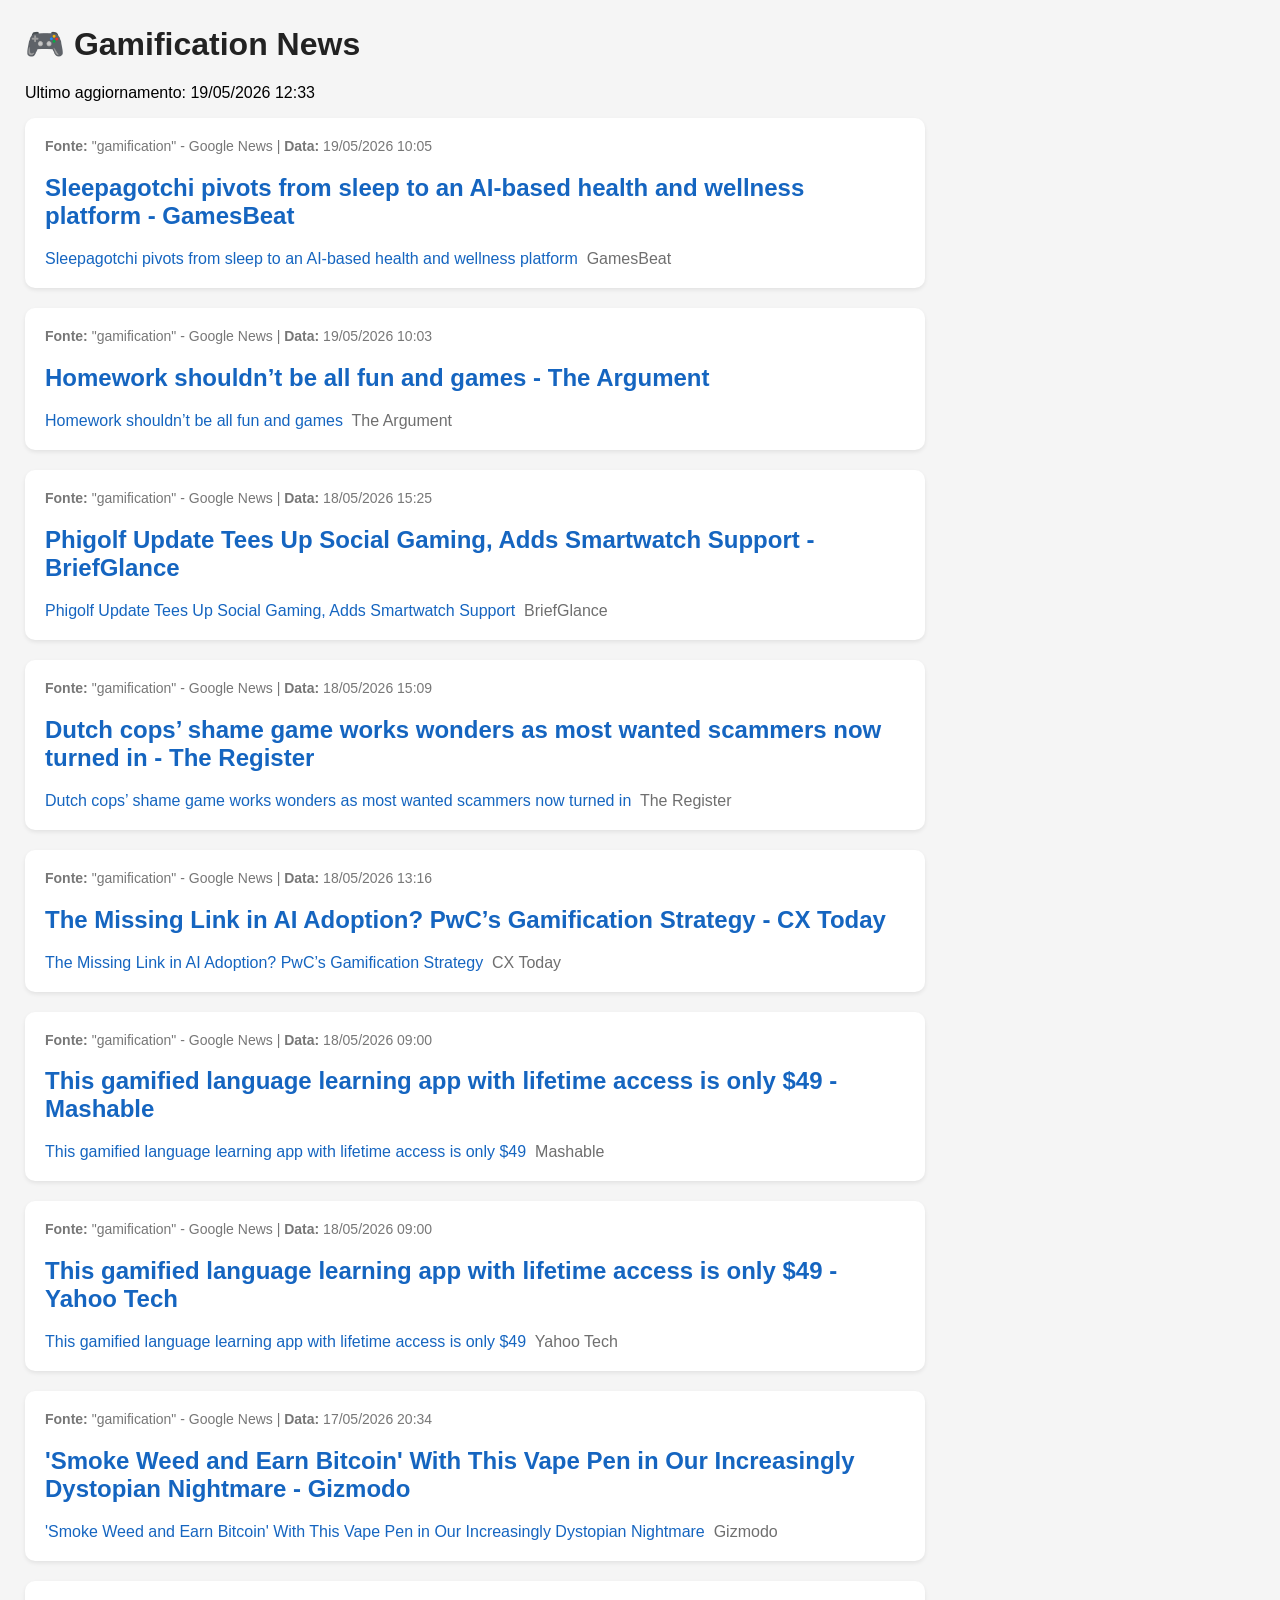
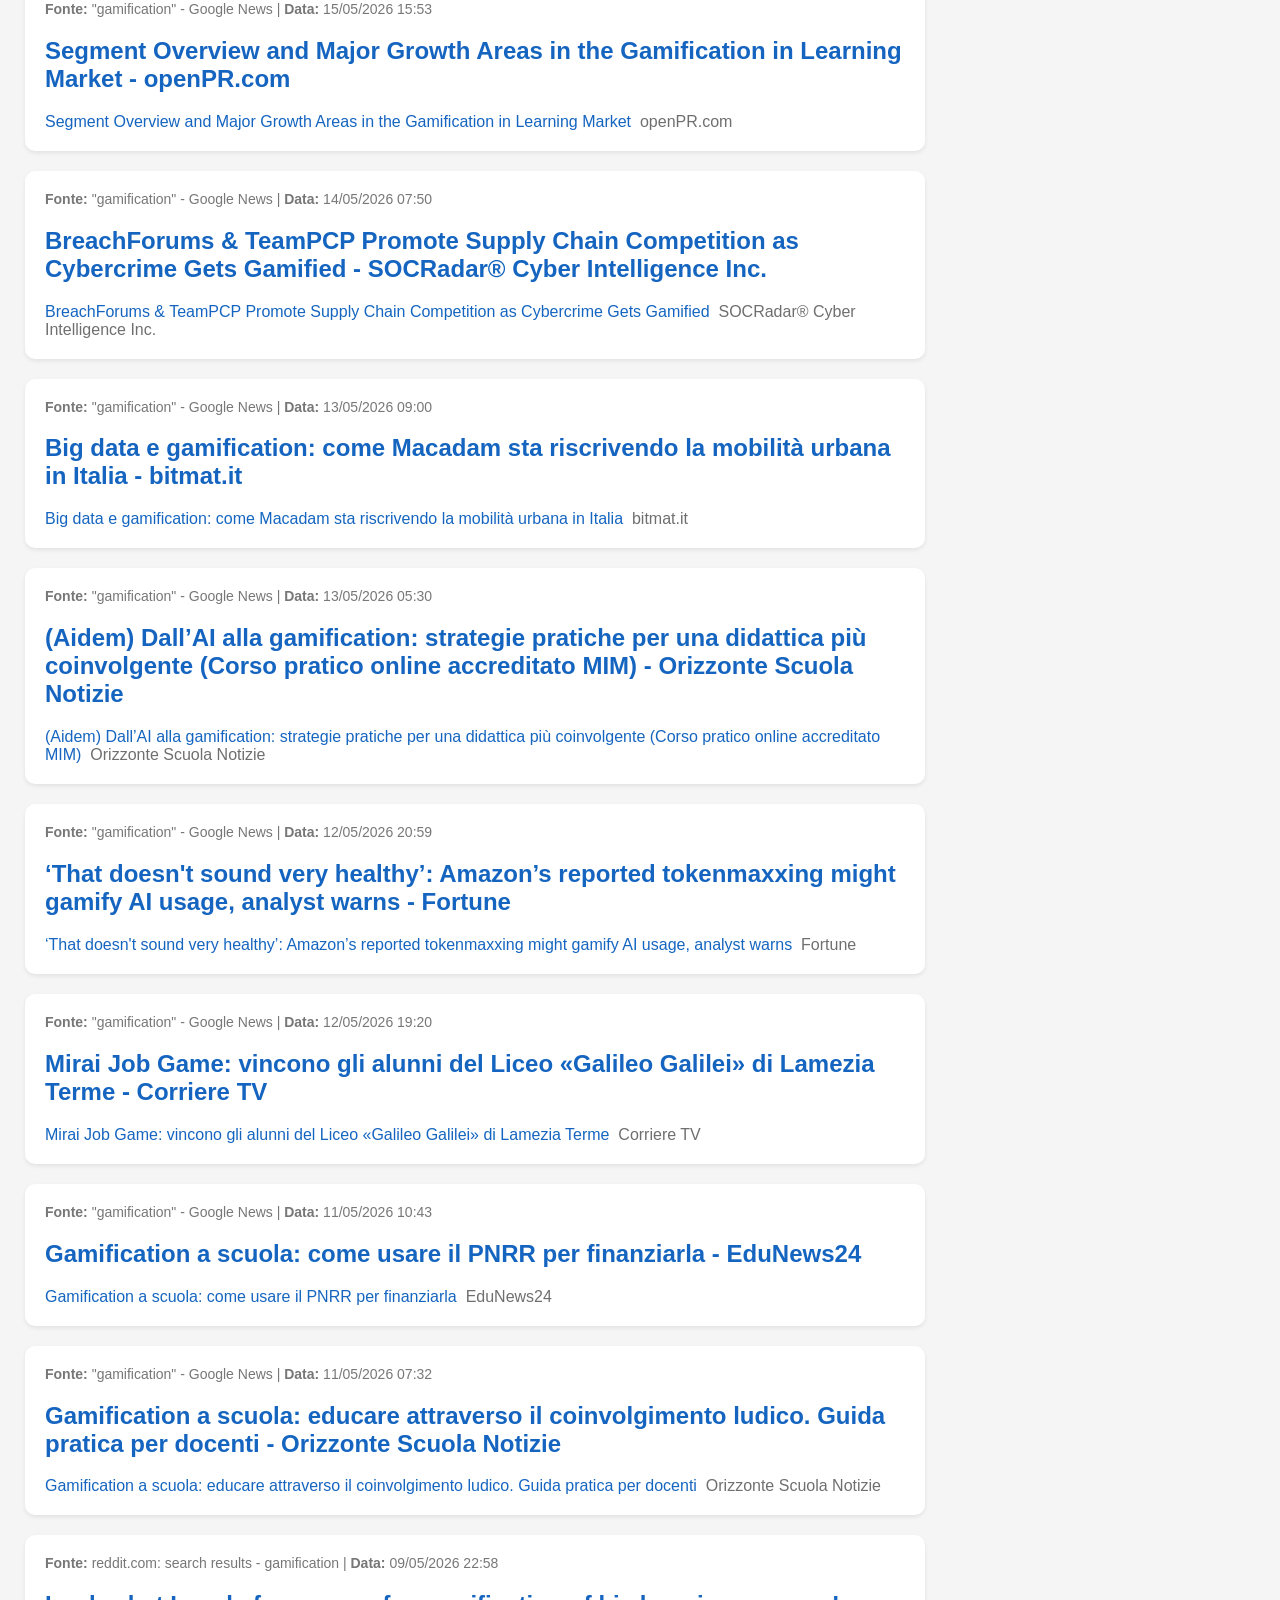
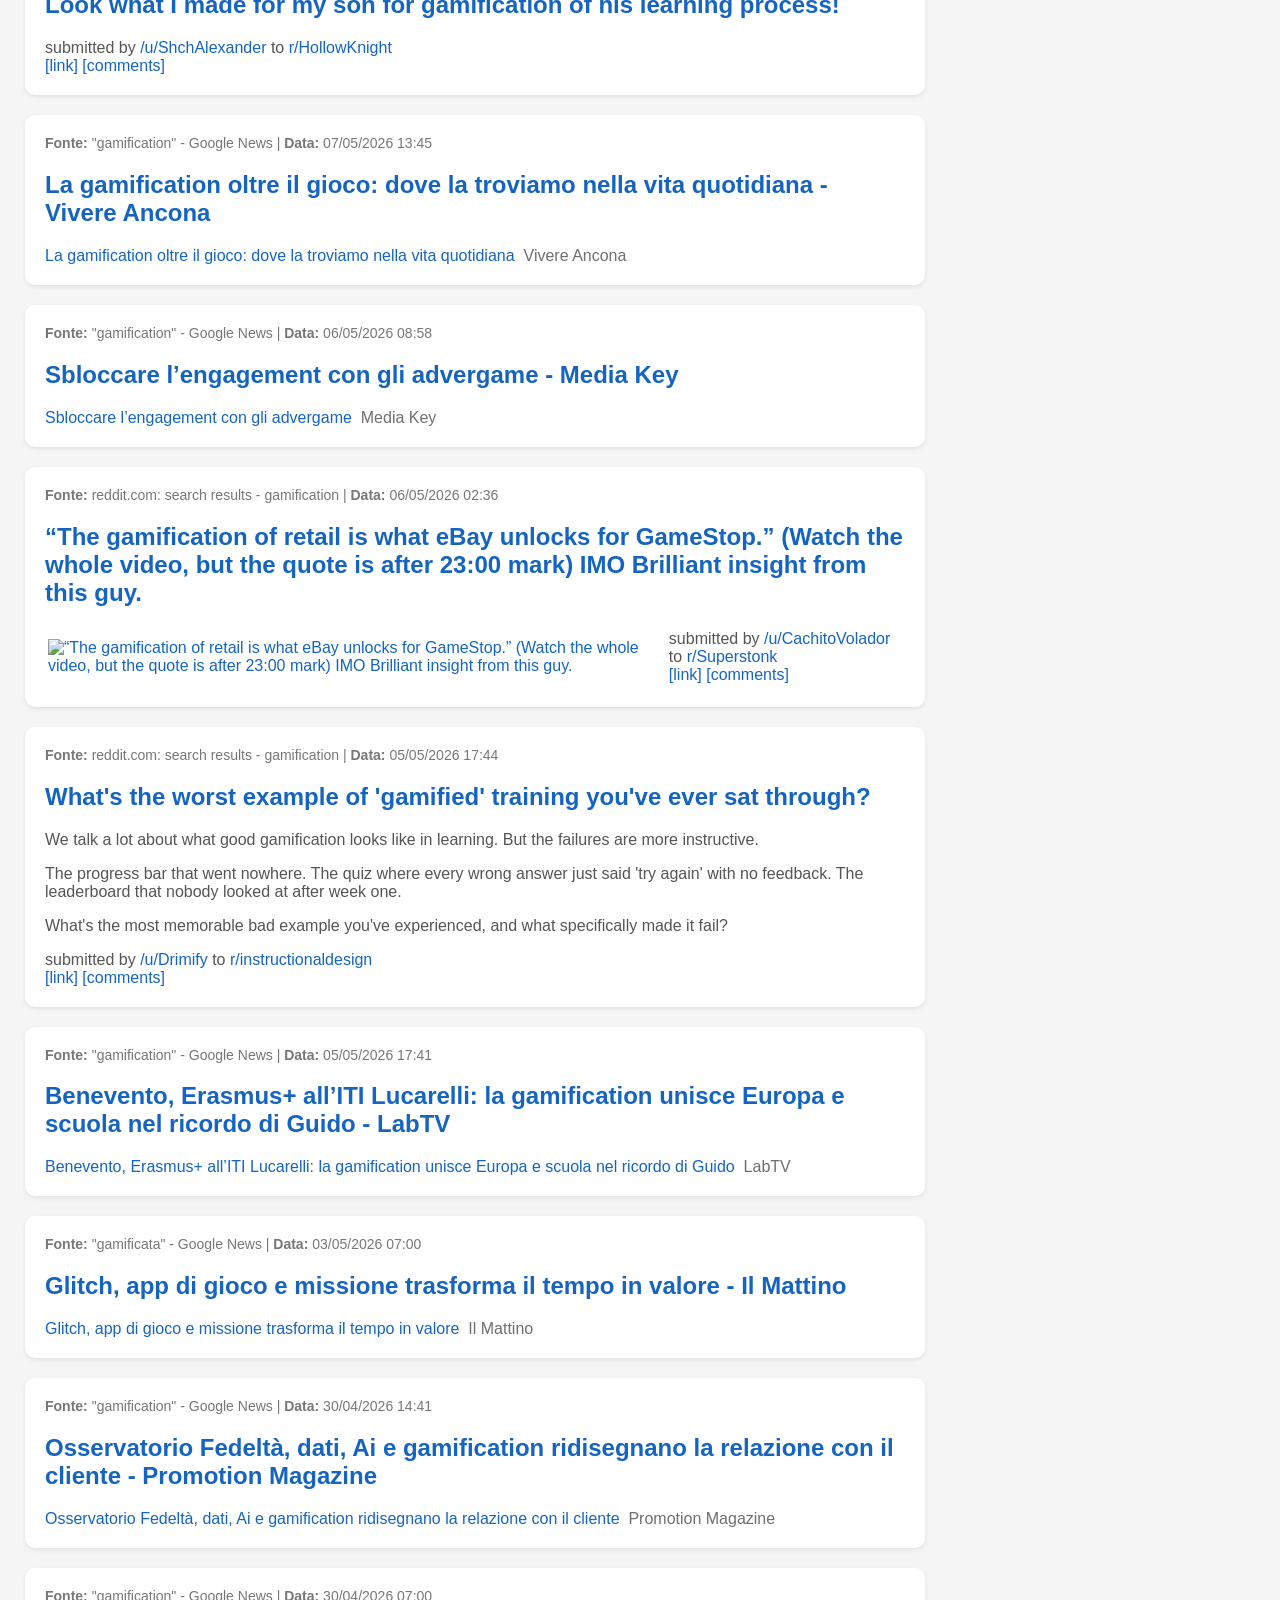
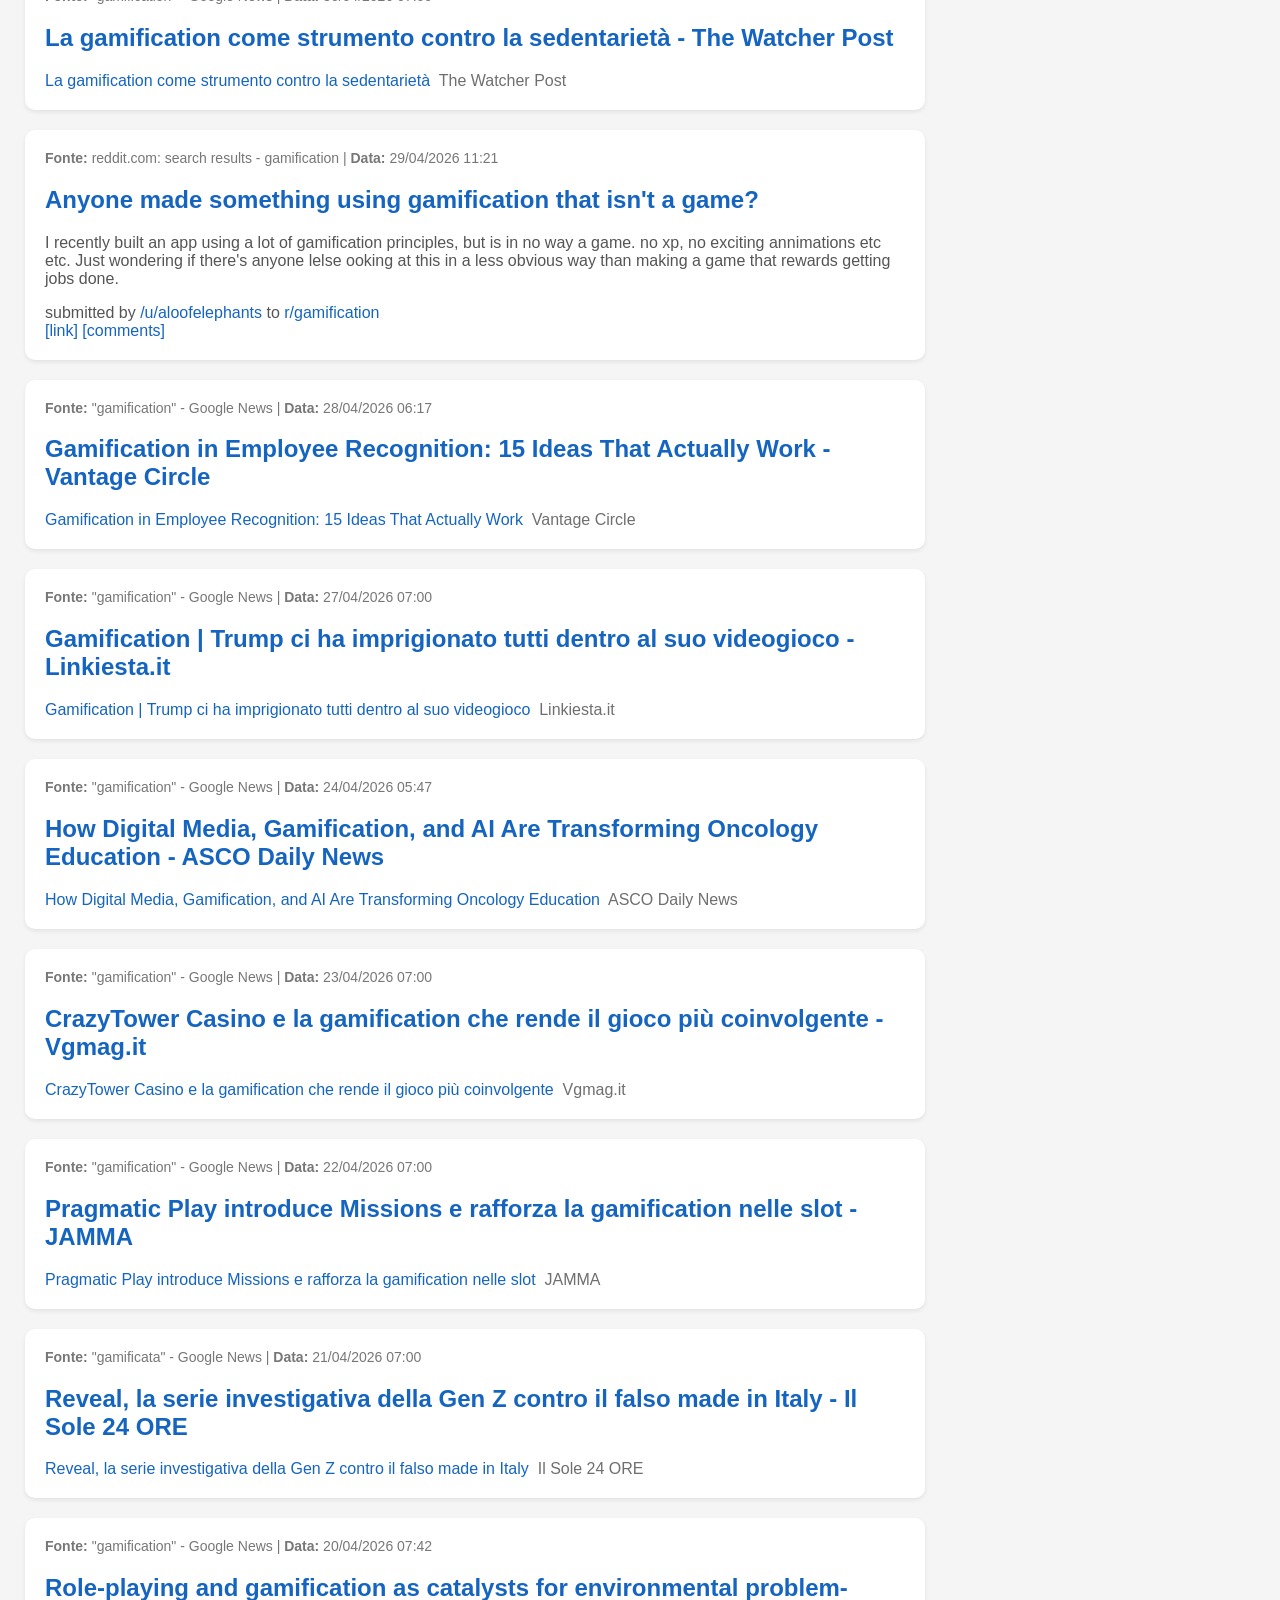
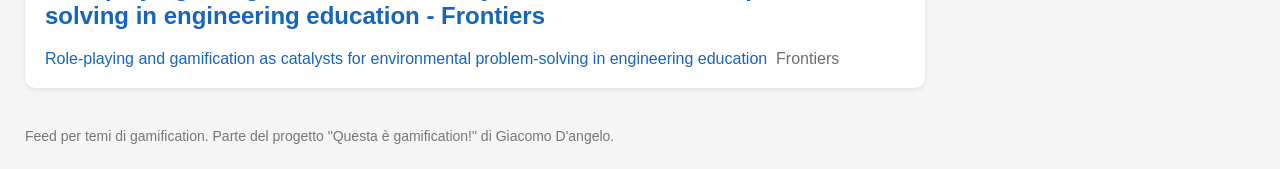
==== commit 33e62670: "Auto update RSS" ====
--- a/docs/index.html
+++ b/docs/index.html
@@ -13,8 +13,155 @@
     <h1>🎮 Gamification News</h1>
 
     <p>
-        Ultimo aggiornamento: 18/05/2026 12:59
+        Ultimo aggiornamento: 19/05/2026 12:33
     </p>
+
+    
+
+    <div class="article">
+
+        <div class="meta">
+            <strong>Fonte:</strong> "gamification" - Google News |
+            <strong>Data:</strong> 19/05/2026 10:05
+        </div>
+
+        <h2>
+            <a href="https://news.google.com/rss/articles/[base64]?oc=5" target="_blank">
+                Sleepagotchi pivots from sleep to an AI-based health and wellness platform - GamesBeat
+            </a>
+        </h2>
+
+        <div class="summary">
+            <a href="https://news.google.com/rss/articles/[base64]?oc=5" target="_blank">Sleepagotchi pivots from sleep to an AI-based health and wellness platform</a>&nbsp;&nbsp;<font color="#6f6f6f">GamesBeat</font>
+        </div>
+
+    </div>
+
+    
+
+    <div class="article">
+
+        <div class="meta">
+            <strong>Fonte:</strong> "gamification" - Google News |
+            <strong>Data:</strong> 19/05/2026 10:03
+        </div>
+
+        <h2>
+            <a href="https://news.google.com/rss/articles/CBMic0FVX3lxTE1IRjg0VEswSXMwRGFub1I3NFZ0STFQbmdsZVhyTFU4czBnWklUMk9RQ3lYcldGaU15bnNHUUhEUVBucE0yT1BHX1ZTUmtSOVpoZzBxUDdEV3QwRExtV0stbHlXVk9wUmtDSnVMRWxhZGJPMEU?oc=5" target="_blank">
+                Homework shouldn’t be all fun and games - The Argument
+            </a>
+        </h2>
+
+        <div class="summary">
+            <a href="https://news.google.com/rss/articles/CBMic0FVX3lxTE1IRjg0VEswSXMwRGFub1I3NFZ0STFQbmdsZVhyTFU4czBnWklUMk9RQ3lYcldGaU15bnNHUUhEUVBucE0yT1BHX1ZTUmtSOVpoZzBxUDdEV3QwRExtV0stbHlXVk9wUmtDSnVMRWxhZGJPMEU?oc=5" target="_blank">Homework shouldn’t be all fun and games</a>&nbsp;&nbsp;<font color="#6f6f6f">The Argument</font>
+        </div>
+
+    </div>
+
+    
+
+    <div class="article">
+
+        <div class="meta">
+            <strong>Fonte:</strong> "gamification" - Google News |
+            <strong>Data:</strong> 18/05/2026 15:25
+        </div>
+
+        <h2>
+            <a href="https://news.google.com/rss/articles/[base64]?oc=5" target="_blank">
+                Phigolf Update Tees Up Social Gaming, Adds Smartwatch Support - BriefGlance
+            </a>
+        </h2>
+
+        <div class="summary">
+            <a href="https://news.google.com/rss/articles/[base64]?oc=5" target="_blank">Phigolf Update Tees Up Social Gaming, Adds Smartwatch Support</a>&nbsp;&nbsp;<font color="#6f6f6f">BriefGlance</font>
+        </div>
+
+    </div>
+
+    
+
+    <div class="article">
+
+        <div class="meta">
+            <strong>Fonte:</strong> "gamification" - Google News |
+            <strong>Data:</strong> 18/05/2026 15:09
+        </div>
+
+        <h2>
+            <a href="https://news.google.com/rss/articles/[base64]?oc=5" target="_blank">
+                Dutch cops’ shame game works wonders as most wanted scammers now turned in - The Register
+            </a>
+        </h2>
+
+        <div class="summary">
+            <a href="https://news.google.com/rss/articles/[base64]?oc=5" target="_blank">Dutch cops’ shame game works wonders as most wanted scammers now turned in</a>&nbsp;&nbsp;<font color="#6f6f6f">The Register</font>
+        </div>
+
+    </div>
+
+    
+
+    <div class="article">
+
+        <div class="meta">
+            <strong>Fonte:</strong> "gamification" - Google News |
+            <strong>Data:</strong> 18/05/2026 13:16
+        </div>
+
+        <h2>
+            <a href="https://news.google.com/rss/articles/[base64]?oc=5" target="_blank">
+                The Missing Link in AI Adoption? PwC’s Gamification Strategy - CX Today
+            </a>
+        </h2>
+
+        <div class="summary">
+            <a href="https://news.google.com/rss/articles/[base64]?oc=5" target="_blank">The Missing Link in AI Adoption? PwC’s Gamification Strategy</a>&nbsp;&nbsp;<font color="#6f6f6f">CX Today</font>
+        </div>
+
+    </div>
+
+    
+
+    <div class="article">
+
+        <div class="meta">
+            <strong>Fonte:</strong> "gamification" - Google News |
+            <strong>Data:</strong> 18/05/2026 09:00
+        </div>
+
+        <h2>
+            <a href="https://news.google.com/rss/articles/CBMiigFBVV95cUxPQVJ6ZmJEczlfbzdSWXlaZE1HQW1XU1NMZkxlb1FnMGRNWGtOTFZhd0V3aG9NbWlyeVlJU0FjTEZOaDUycVRSVHltVDhLaVQ2UHZpV0RlQWd0Y19VOFVxd1kwT1pRSDBHZU8zWVJzWVI1dzgwQ19EM2ZWSEstQlVYeGRuY2xDTGwzSUE?oc=5" target="_blank">
+                This gamified language learning app with lifetime access is only $49 - Mashable
+            </a>
+        </h2>
+
+        <div class="summary">
+            <a href="https://news.google.com/rss/articles/CBMiigFBVV95cUxPQVJ6ZmJEczlfbzdSWXlaZE1HQW1XU1NMZkxlb1FnMGRNWGtOTFZhd0V3aG9NbWlyeVlJU0FjTEZOaDUycVRSVHltVDhLaVQ2UHZpV0RlQWd0Y19VOFVxd1kwT1pRSDBHZU8zWVJzWVI1dzgwQ19EM2ZWSEstQlVYeGRuY2xDTGwzSUE?oc=5" target="_blank">This gamified language learning app with lifetime access is only $49</a>&nbsp;&nbsp;<font color="#6f6f6f">Mashable</font>
+        </div>
+
+    </div>
+
+    
+
+    <div class="article">
+
+        <div class="meta">
+            <strong>Fonte:</strong> "gamification" - Google News |
+            <strong>Data:</strong> 18/05/2026 09:00
+        </div>
+
+        <h2>
+            <a href="https://news.google.com/rss/articles/[base64]?oc=5" target="_blank">
+                This gamified language learning app with lifetime access is only $49 - Yahoo Tech
+            </a>
+        </h2>
+
+        <div class="summary">
+            <a href="https://news.google.com/rss/articles/[base64]?oc=5" target="_blank">This gamified language learning app with lifetime access is only $49</a>&nbsp;&nbsp;<font color="#6f6f6f">Yahoo Tech</font>
+        </div>
+
+    </div>
 
     
 
@@ -43,17 +190,17 @@
 
         <div class="meta">
             <strong>Fonte:</strong> "gamification" - Google News |
-            <strong>Data:</strong> 16/05/2026 17:56
-        </div>
-
-        <h2>
-            <a href="https://news.google.com/rss/articles/[base64]?oc=5" target="_blank">
-                Gamified Smart Lunchboxes - Trend Hunter
-            </a>
-        </h2>
-
-        <div class="summary">
-            <a href="https://news.google.com/rss/articles/[base64]?oc=5" target="_blank">Gamified Smart Lunchboxes</a>&nbsp;&nbsp;<font color="#6f6f6f">Trend Hunter</font>
+            <strong>Data:</strong> 15/05/2026 15:53
+        </div>
+
+        <h2>
+            <a href="https://news.google.com/rss/articles/[base64]?oc=5" target="_blank">
+                Segment Overview and Major Growth Areas in the Gamification in Learning Market - openPR.com
+            </a>
+        </h2>
+
+        <div class="summary">
+            <a href="https://news.google.com/rss/articles/[base64]?oc=5" target="_blank">Segment Overview and Major Growth Areas in the Gamification in Learning Market</a>&nbsp;&nbsp;<font color="#6f6f6f">openPR.com</font>
         </div>
 
     </div>
@@ -169,27 +316,6 @@
 
         <div class="meta">
             <strong>Fonte:</strong> "gamification" - Google News |
-            <strong>Data:</strong> 12/05/2026 12:00
-        </div>
-
-        <h2>
-            <a href="https://news.google.com/rss/articles/[base64]?oc=5" target="_blank">
-                The gamification of politics: Peru’s 2026 elections in the Roblox metaverse - Latinoamérica 21
-            </a>
-        </h2>
-
-        <div class="summary">
-            <a href="https://news.google.com/rss/articles/[base64]?oc=5" target="_blank">The gamification of politics: Peru’s 2026 elections in the Roblox metaverse</a>&nbsp;&nbsp;<font color="#6f6f6f">Latinoamérica 21</font>
-        </div>
-
-    </div>
-
-    
-
-    <div class="article">
-
-        <div class="meta">
-            <strong>Fonte:</strong> "gamification" - Google News |
             <strong>Data:</strong> 11/05/2026 10:43
         </div>
 
@@ -211,27 +337,6 @@
 
         <div class="meta">
             <strong>Fonte:</strong> "gamification" - Google News |
-            <strong>Data:</strong> 11/05/2026 10:30
-        </div>
-
-        <h2>
-            <a href="https://news.google.com/rss/articles/CBMickFVX3lxTFBGXzZfZnpvMWdpZE9CNnNrS0VrQm84aHNRZ2JUQTk0YkE3REo2bFZ1M19zdFNvUDctbm1oeV9ONlRVaWpPS0NTbWpBeDNfakpBal9say1JbUlLT3FMQWdyWkFCQ2Q5WngyeXBmRHhuY1ByUQ?oc=5" target="_blank">
-                These 3 free apps turned my productivity struggle into a game I actually wanted to win - How-To Geek
-            </a>
-        </h2>
-
-        <div class="summary">
-            <a href="https://news.google.com/rss/articles/CBMickFVX3lxTFBGXzZfZnpvMWdpZE9CNnNrS0VrQm84aHNRZ2JUQTk0YkE3REo2bFZ1M19zdFNvUDctbm1oeV9ONlRVaWpPS0NTbWpBeDNfakpBal9say1JbUlLT3FMQWdyWkFCQ2Q5WngyeXBmRHhuY1ByUQ?oc=5" target="_blank">These 3 free apps turned my productivity struggle into a game I actually wanted to win</a>&nbsp;&nbsp;<font color="#6f6f6f">How-To Geek</font>
-        </div>
-
-    </div>
-
-    
-
-    <div class="article">
-
-        <div class="meta">
-            <strong>Fonte:</strong> "gamification" - Google News |
             <strong>Data:</strong> 11/05/2026 07:32
         </div>
 
@@ -567,6 +672,27 @@
     <div class="article">
 
         <div class="meta">
+            <strong>Fonte:</strong> "gamificata" - Google News |
+            <strong>Data:</strong> 21/04/2026 07:00
+        </div>
+
+        <h2>
+            <a href="https://news.google.com/rss/articles/[base64]?oc=5" target="_blank">
+                Reveal, la serie investigativa della Gen Z contro il falso made in Italy - Il Sole 24 ORE
+            </a>
+        </h2>
+
+        <div class="summary">
+            <a href="https://news.google.com/rss/articles/[base64]?oc=5" target="_blank">Reveal, la serie investigativa della Gen Z contro il falso made in Italy</a>&nbsp;&nbsp;<font color="#6f6f6f">Il Sole 24 ORE</font>
+        </div>
+
+    </div>
+
+    
+
+    <div class="article">
+
+        <div class="meta">
             <strong>Fonte:</strong> "gamification" - Google News |
             <strong>Data:</strong> 20/04/2026 07:42
         </div>
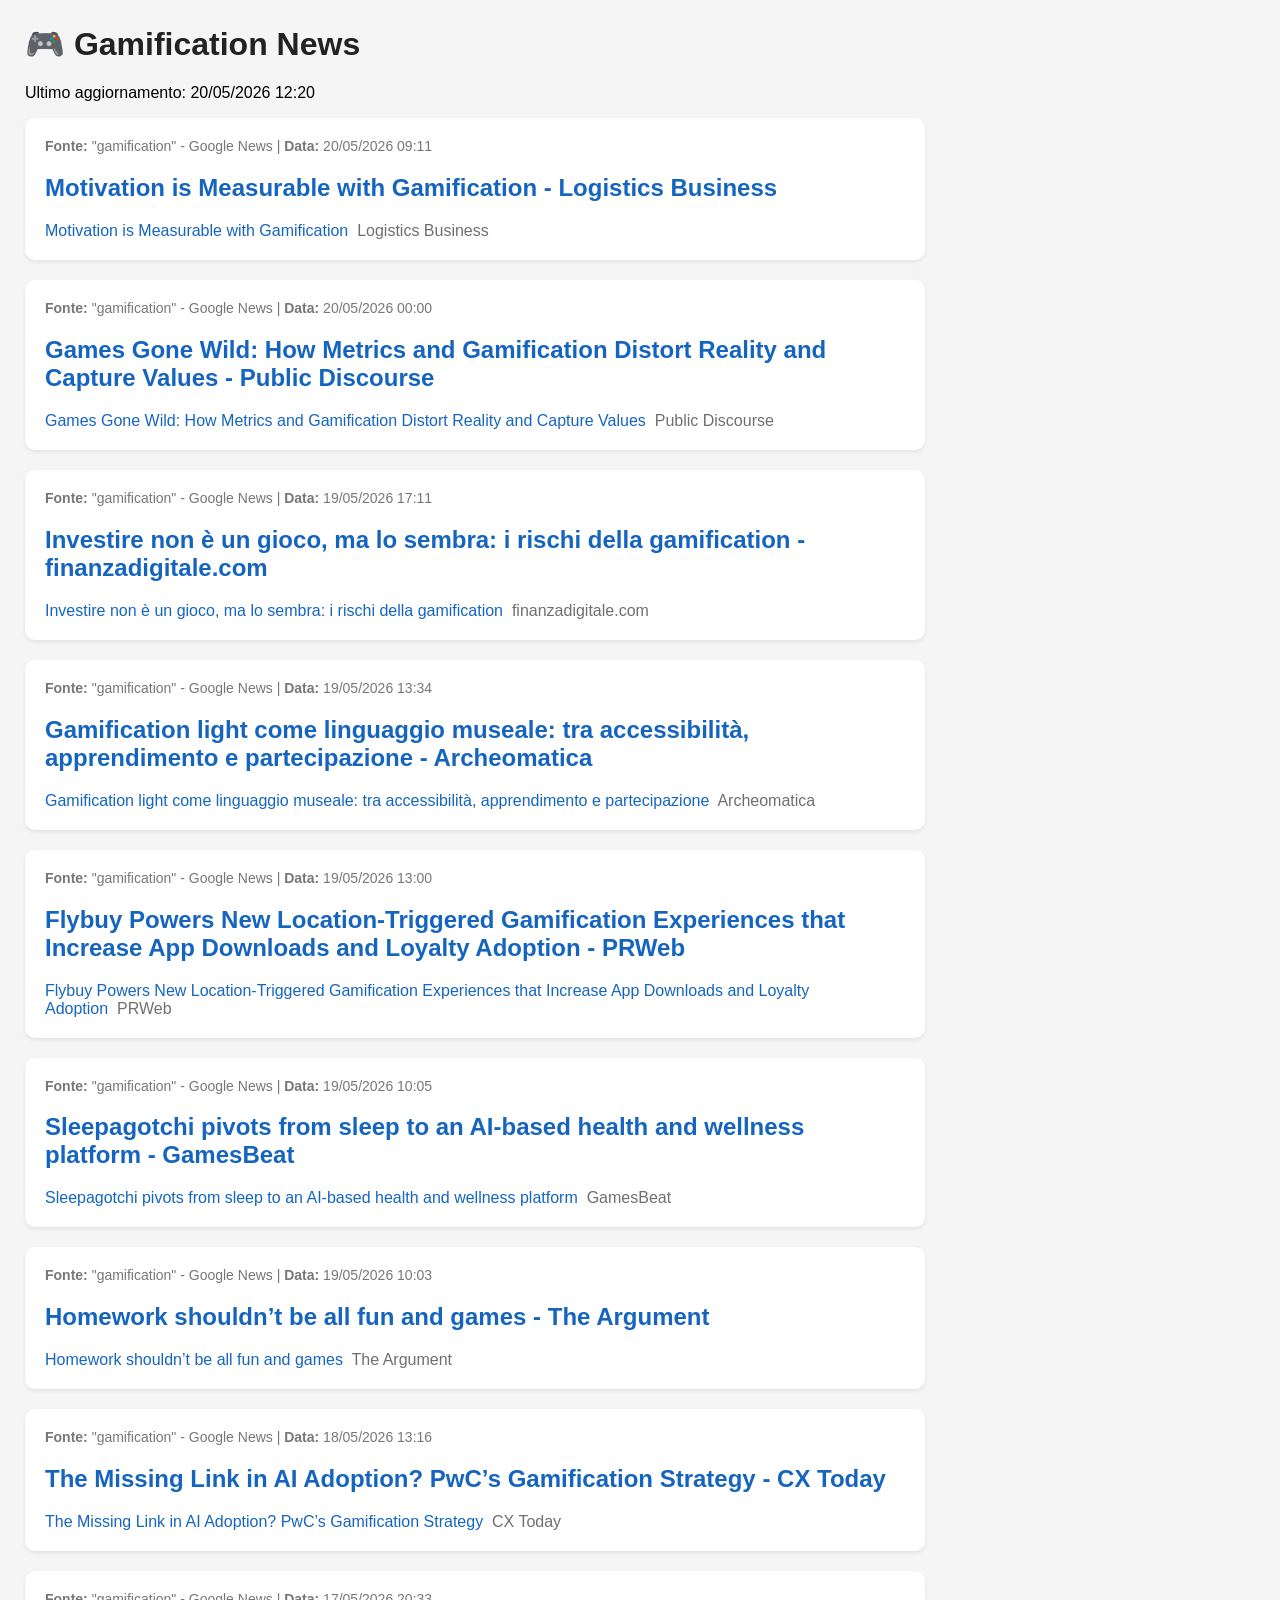
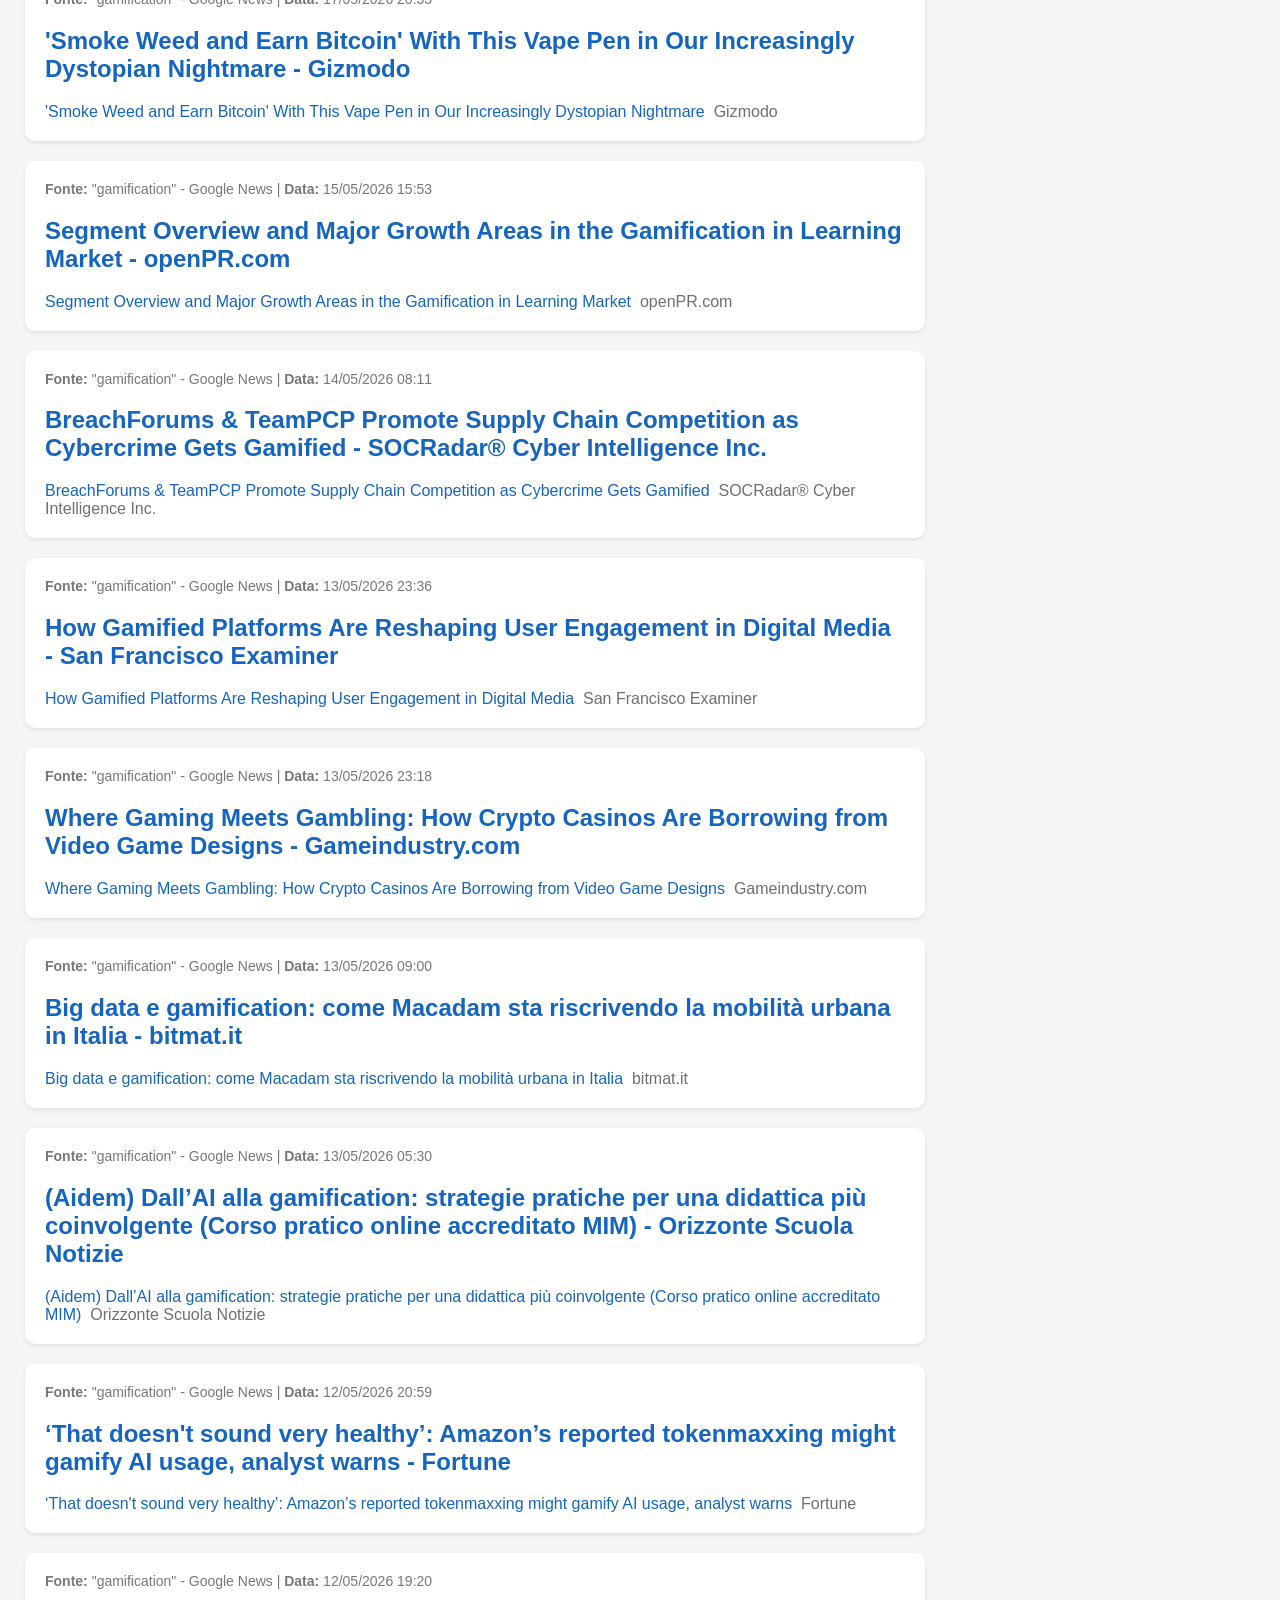
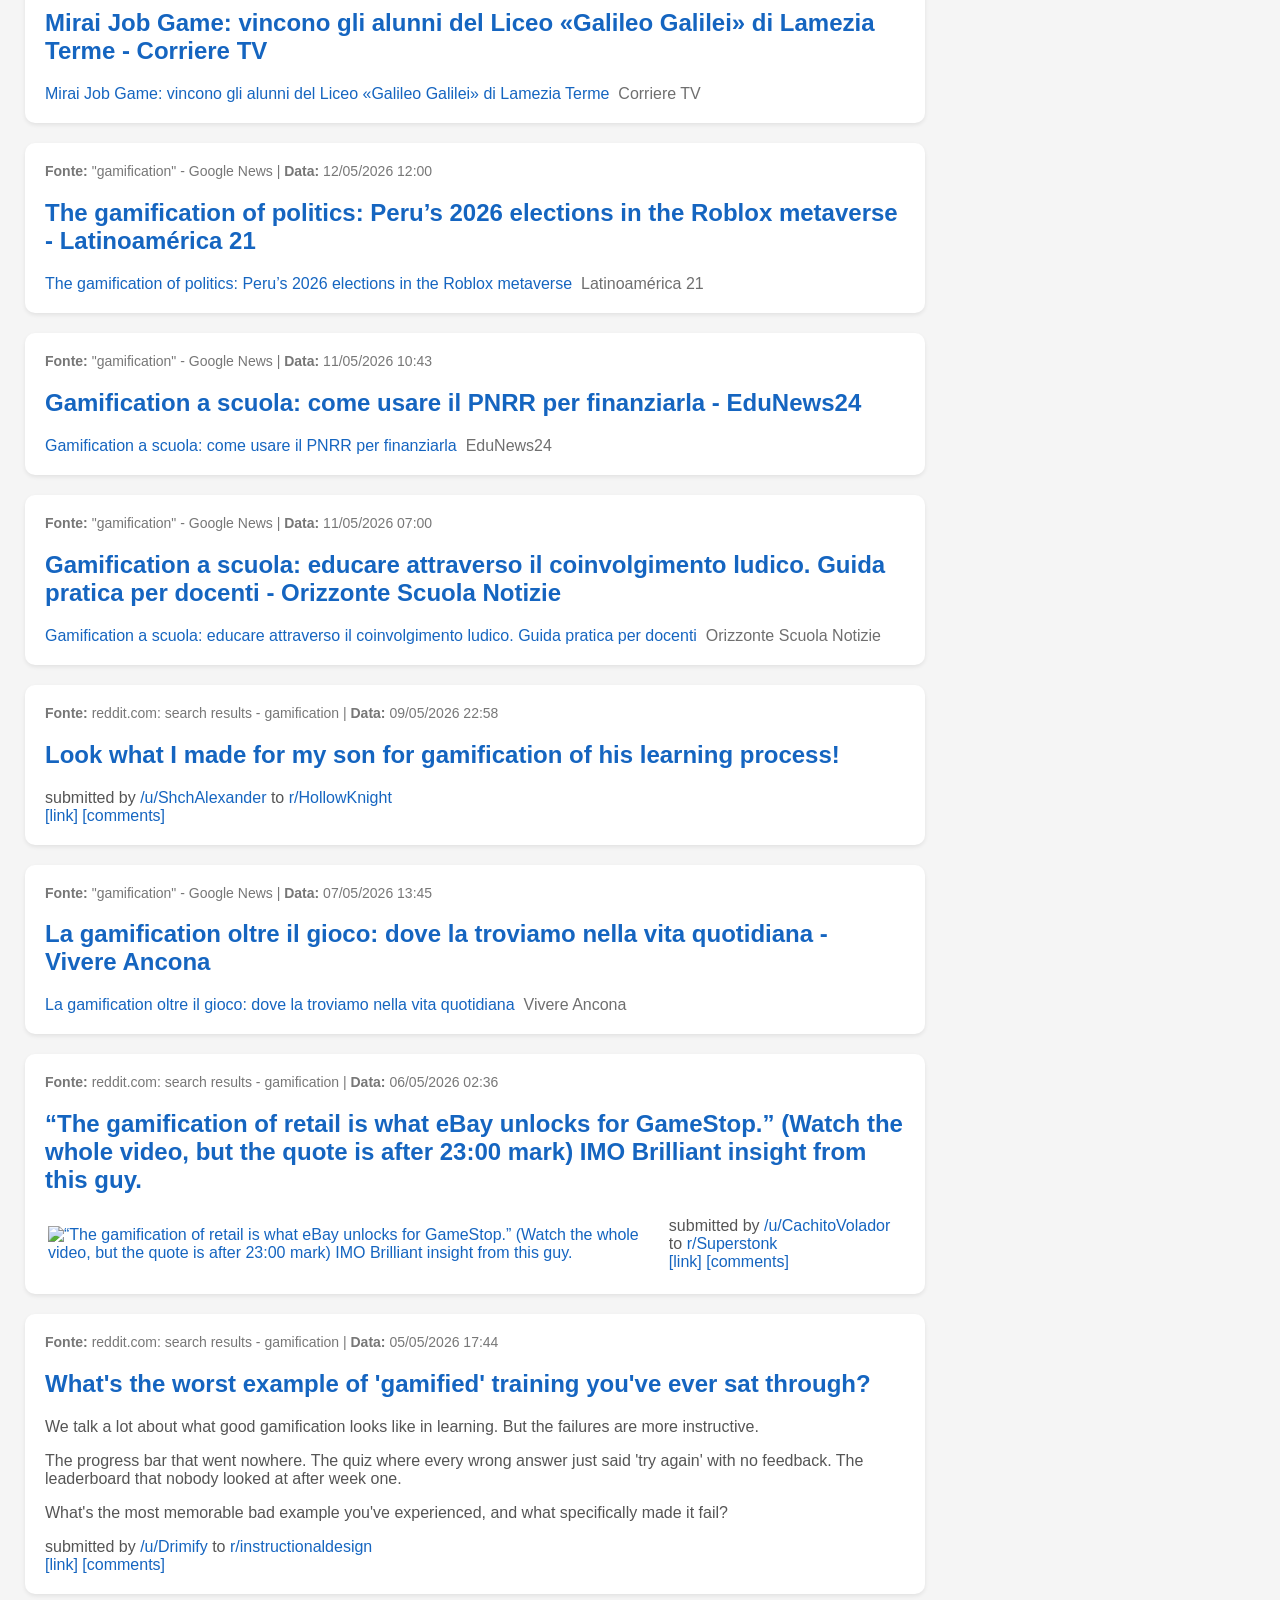
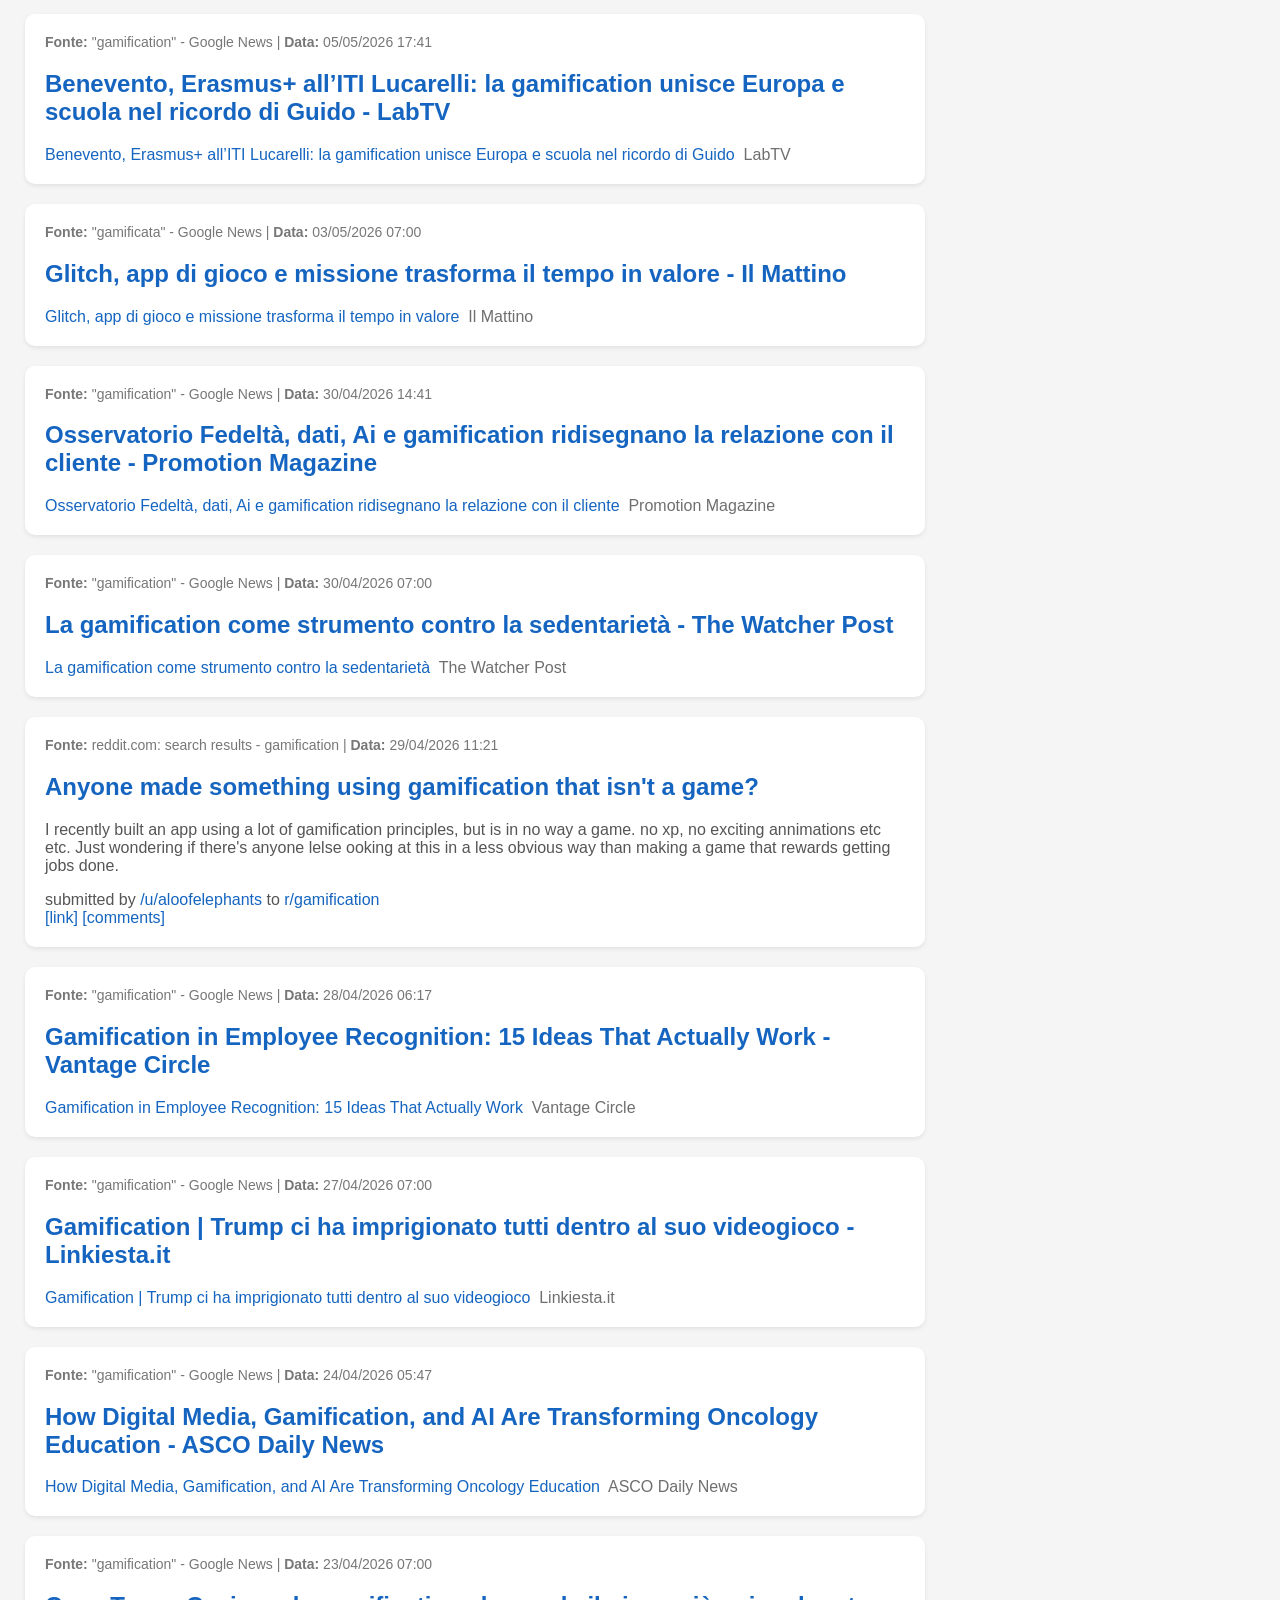
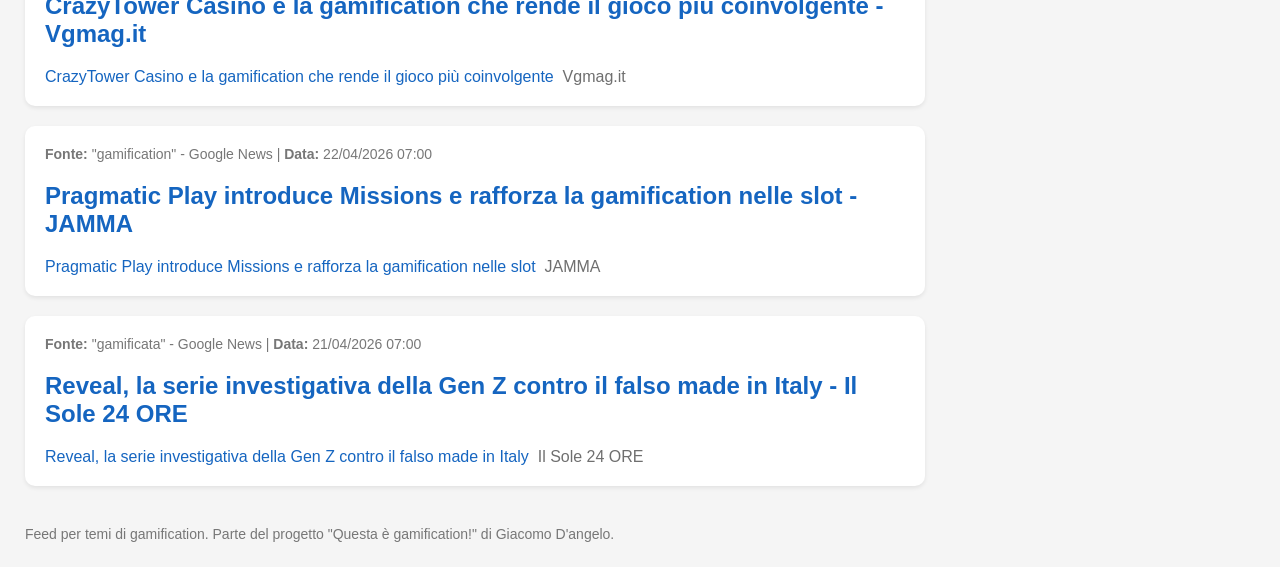
==== commit ed276200: "Auto update RSS" ====
--- a/docs/index.html
+++ b/docs/index.html
@@ -13,8 +13,113 @@
     <h1>🎮 Gamification News</h1>
 
     <p>
-        Ultimo aggiornamento: 19/05/2026 12:33
+        Ultimo aggiornamento: 20/05/2026 12:20
     </p>
+
+    
+
+    <div class="article">
+
+        <div class="meta">
+            <strong>Fonte:</strong> "gamification" - Google News |
+            <strong>Data:</strong> 20/05/2026 09:11
+        </div>
+
+        <h2>
+            <a href="https://news.google.com/rss/articles/CBMikAFBVV95cUxNWEJNRFhER3R5R2xGTFp5eWY3aFZpZWZTZ0wwZmhZbm1hdlhlTjl0b3FFeGlJQjhBYnNwOXN5SDhNOFYwOUFsX0NDQks1WnZUb1NBRUtGWXJqT0xDZW9MR05TSUh6MzdXUV82cWd6N2Vrdy1wcnFETGpUSERPWFNhRGR3Z0dmVWpWdXZIRDVwRHA?oc=5" target="_blank">
+                Motivation is Measurable with Gamification - Logistics Business
+            </a>
+        </h2>
+
+        <div class="summary">
+            <a href="https://news.google.com/rss/articles/CBMikAFBVV95cUxNWEJNRFhER3R5R2xGTFp5eWY3aFZpZWZTZ0wwZmhZbm1hdlhlTjl0b3FFeGlJQjhBYnNwOXN5SDhNOFYwOUFsX0NDQks1WnZUb1NBRUtGWXJqT0xDZW9MR05TSUh6MzdXUV82cWd6N2Vrdy1wcnFETGpUSERPWFNhRGR3Z0dmVWpWdXZIRDVwRHA?oc=5" target="_blank">Motivation is Measurable with Gamification</a>&nbsp;&nbsp;<font color="#6f6f6f">Logistics Business</font>
+        </div>
+
+    </div>
+
+    
+
+    <div class="article">
+
+        <div class="meta">
+            <strong>Fonte:</strong> "gamification" - Google News |
+            <strong>Data:</strong> 20/05/2026 00:00
+        </div>
+
+        <h2>
+            <a href="https://news.google.com/rss/articles/CBMiX0FVX3lxTE84OTFWU2hDdlFER0lvTHpNajhpWXh4TTZnWlRheThGelc0aUdZR3lZUEZGNXlWcFB0MjBsNzhCeXd0QVNCWm1ycTZud2M3NmNIdUNFWHlENWlrUHd0T1ZF?oc=5" target="_blank">
+                Games Gone Wild: How Metrics and Gamification Distort Reality and Capture Values - Public Discourse
+            </a>
+        </h2>
+
+        <div class="summary">
+            <a href="https://news.google.com/rss/articles/CBMiX0FVX3lxTE84OTFWU2hDdlFER0lvTHpNajhpWXh4TTZnWlRheThGelc0aUdZR3lZUEZGNXlWcFB0MjBsNzhCeXd0QVNCWm1ycTZud2M3NmNIdUNFWHlENWlrUHd0T1ZF?oc=5" target="_blank">Games Gone Wild: How Metrics and Gamification Distort Reality and Capture Values</a>&nbsp;&nbsp;<font color="#6f6f6f">Public Discourse</font>
+        </div>
+
+    </div>
+
+    
+
+    <div class="article">
+
+        <div class="meta">
+            <strong>Fonte:</strong> "gamification" - Google News |
+            <strong>Data:</strong> 19/05/2026 17:11
+        </div>
+
+        <h2>
+            <a href="https://news.google.com/rss/articles/CBMickFVX3lxTE1pdUpnZS1iaG8zb19aVlMzVEp3M2JuU1poZXpvTUN6MTBYazh3M3NwS0dua25kZWU2b1Q5bkRCMHBKRjlwMkdIbWZkcUtPYTJKQXRBV1NhUDNFQUtGMXA2NkFackdRTXFKU0VXOWppakxMUQ?oc=5" target="_blank">
+                Investire non è un gioco, ma lo sembra: i rischi della gamification - finanzadigitale.com
+            </a>
+        </h2>
+
+        <div class="summary">
+            <a href="https://news.google.com/rss/articles/CBMickFVX3lxTE1pdUpnZS1iaG8zb19aVlMzVEp3M2JuU1poZXpvTUN6MTBYazh3M3NwS0dua25kZWU2b1Q5bkRCMHBKRjlwMkdIbWZkcUtPYTJKQXRBV1NhUDNFQUtGMXA2NkFackdRTXFKU0VXOWppakxMUQ?oc=5" target="_blank">Investire non è un gioco, ma lo sembra: i rischi della gamification</a>&nbsp;&nbsp;<font color="#6f6f6f">finanzadigitale.com</font>
+        </div>
+
+    </div>
+
+    
+
+    <div class="article">
+
+        <div class="meta">
+            <strong>Fonte:</strong> "gamification" - Google News |
+            <strong>Data:</strong> 19/05/2026 13:34
+        </div>
+
+        <h2>
+            <a href="https://news.google.com/rss/articles/CBMigAFBVV95cUxNWkJEUUZiVll4dzNQS282c29yOHpZdGU5eTJEc0FKdGNkdjlqSWdYY29JaGVnYmc5R0lRTllPY2t3WHZXako5M3ZVaXRmU0JXQmxGd0dPcElYZVpZX3AyOUVTeG9GUWN5WDROTFE4bENPVVBBbWFZaDhWYWNjWjMySw?oc=5" target="_blank">
+                Gamification light come linguaggio museale: tra accessibilità, apprendimento e partecipazione - Archeomatica
+            </a>
+        </h2>
+
+        <div class="summary">
+            <a href="https://news.google.com/rss/articles/CBMigAFBVV95cUxNWkJEUUZiVll4dzNQS282c29yOHpZdGU5eTJEc0FKdGNkdjlqSWdYY29JaGVnYmc5R0lRTllPY2t3WHZXako5M3ZVaXRmU0JXQmxGd0dPcElYZVpZX3AyOUVTeG9GUWN5WDROTFE4bENPVVBBbWFZaDhWYWNjWjMySw?oc=5" target="_blank">Gamification light come linguaggio museale: tra accessibilità, apprendimento e partecipazione</a>&nbsp;&nbsp;<font color="#6f6f6f">Archeomatica</font>
+        </div>
+
+    </div>
+
+    
+
+    <div class="article">
+
+        <div class="meta">
+            <strong>Fonte:</strong> "gamification" - Google News |
+            <strong>Data:</strong> 19/05/2026 13:00
+        </div>
+
+        <h2>
+            <a href="https://news.google.com/rss/articles/[base64]?oc=5" target="_blank">
+                Flybuy Powers New Location-Triggered Gamification Experiences that Increase App Downloads and Loyalty Adoption - PRWeb
+            </a>
+        </h2>
+
+        <div class="summary">
+            <a href="https://news.google.com/rss/articles/[base64]?oc=5" target="_blank">Flybuy Powers New Location-Triggered Gamification Experiences that Increase App Downloads and Loyalty Adoption</a>&nbsp;&nbsp;<font color="#6f6f6f">PRWeb</font>
+        </div>
+
+    </div>
 
     
 
@@ -64,48 +169,6 @@
 
         <div class="meta">
             <strong>Fonte:</strong> "gamification" - Google News |
-            <strong>Data:</strong> 18/05/2026 15:25
-        </div>
-
-        <h2>
-            <a href="https://news.google.com/rss/articles/[base64]?oc=5" target="_blank">
-                Phigolf Update Tees Up Social Gaming, Adds Smartwatch Support - BriefGlance
-            </a>
-        </h2>
-
-        <div class="summary">
-            <a href="https://news.google.com/rss/articles/[base64]?oc=5" target="_blank">Phigolf Update Tees Up Social Gaming, Adds Smartwatch Support</a>&nbsp;&nbsp;<font color="#6f6f6f">BriefGlance</font>
-        </div>
-
-    </div>
-
-    
-
-    <div class="article">
-
-        <div class="meta">
-            <strong>Fonte:</strong> "gamification" - Google News |
-            <strong>Data:</strong> 18/05/2026 15:09
-        </div>
-
-        <h2>
-            <a href="https://news.google.com/rss/articles/[base64]?oc=5" target="_blank">
-                Dutch cops’ shame game works wonders as most wanted scammers now turned in - The Register
-            </a>
-        </h2>
-
-        <div class="summary">
-            <a href="https://news.google.com/rss/articles/[base64]?oc=5" target="_blank">Dutch cops’ shame game works wonders as most wanted scammers now turned in</a>&nbsp;&nbsp;<font color="#6f6f6f">The Register</font>
-        </div>
-
-    </div>
-
-    
-
-    <div class="article">
-
-        <div class="meta">
-            <strong>Fonte:</strong> "gamification" - Google News |
             <strong>Data:</strong> 18/05/2026 13:16
         </div>
 
@@ -127,49 +190,7 @@
 
         <div class="meta">
             <strong>Fonte:</strong> "gamification" - Google News |
-            <strong>Data:</strong> 18/05/2026 09:00
-        </div>
-
-        <h2>
-            <a href="https://news.google.com/rss/articles/CBMiigFBVV95cUxPQVJ6ZmJEczlfbzdSWXlaZE1HQW1XU1NMZkxlb1FnMGRNWGtOTFZhd0V3aG9NbWlyeVlJU0FjTEZOaDUycVRSVHltVDhLaVQ2UHZpV0RlQWd0Y19VOFVxd1kwT1pRSDBHZU8zWVJzWVI1dzgwQ19EM2ZWSEstQlVYeGRuY2xDTGwzSUE?oc=5" target="_blank">
-                This gamified language learning app with lifetime access is only $49 - Mashable
-            </a>
-        </h2>
-
-        <div class="summary">
-            <a href="https://news.google.com/rss/articles/CBMiigFBVV95cUxPQVJ6ZmJEczlfbzdSWXlaZE1HQW1XU1NMZkxlb1FnMGRNWGtOTFZhd0V3aG9NbWlyeVlJU0FjTEZOaDUycVRSVHltVDhLaVQ2UHZpV0RlQWd0Y19VOFVxd1kwT1pRSDBHZU8zWVJzWVI1dzgwQ19EM2ZWSEstQlVYeGRuY2xDTGwzSUE?oc=5" target="_blank">This gamified language learning app with lifetime access is only $49</a>&nbsp;&nbsp;<font color="#6f6f6f">Mashable</font>
-        </div>
-
-    </div>
-
-    
-
-    <div class="article">
-
-        <div class="meta">
-            <strong>Fonte:</strong> "gamification" - Google News |
-            <strong>Data:</strong> 18/05/2026 09:00
-        </div>
-
-        <h2>
-            <a href="https://news.google.com/rss/articles/[base64]?oc=5" target="_blank">
-                This gamified language learning app with lifetime access is only $49 - Yahoo Tech
-            </a>
-        </h2>
-
-        <div class="summary">
-            <a href="https://news.google.com/rss/articles/[base64]?oc=5" target="_blank">This gamified language learning app with lifetime access is only $49</a>&nbsp;&nbsp;<font color="#6f6f6f">Yahoo Tech</font>
-        </div>
-
-    </div>
-
-    
-
-    <div class="article">
-
-        <div class="meta">
-            <strong>Fonte:</strong> "gamification" - Google News |
-            <strong>Data:</strong> 17/05/2026 20:34
+            <strong>Data:</strong> 17/05/2026 20:33
         </div>
 
         <h2>
@@ -211,7 +232,7 @@
 
         <div class="meta">
             <strong>Fonte:</strong> "gamification" - Google News |
-            <strong>Data:</strong> 14/05/2026 07:50
+            <strong>Data:</strong> 14/05/2026 08:11
         </div>
 
         <h2>
@@ -232,6 +253,48 @@
 
         <div class="meta">
             <strong>Fonte:</strong> "gamification" - Google News |
+            <strong>Data:</strong> 13/05/2026 23:36
+        </div>
+
+        <h2>
+            <a href="https://news.google.com/rss/articles/[base64]?oc=5" target="_blank">
+                How Gamified Platforms Are Reshaping User Engagement in Digital Media - San Francisco Examiner
+            </a>
+        </h2>
+
+        <div class="summary">
+            <a href="https://news.google.com/rss/articles/[base64]?oc=5" target="_blank">How Gamified Platforms Are Reshaping User Engagement in Digital Media</a>&nbsp;&nbsp;<font color="#6f6f6f">San Francisco Examiner</font>
+        </div>
+
+    </div>
+
+    
+
+    <div class="article">
+
+        <div class="meta">
+            <strong>Fonte:</strong> "gamification" - Google News |
+            <strong>Data:</strong> 13/05/2026 23:18
+        </div>
+
+        <h2>
+            <a href="https://news.google.com/rss/articles/[base64]?oc=5" target="_blank">
+                Where Gaming Meets Gambling: How Crypto Casinos Are Borrowing from Video Game Designs - Gameindustry.com
+            </a>
+        </h2>
+
+        <div class="summary">
+            <a href="https://news.google.com/rss/articles/[base64]?oc=5" target="_blank">Where Gaming Meets Gambling: How Crypto Casinos Are Borrowing from Video Game Designs</a>&nbsp;&nbsp;<font color="#6f6f6f">Gameindustry.com</font>
+        </div>
+
+    </div>
+
+    
+
+    <div class="article">
+
+        <div class="meta">
+            <strong>Fonte:</strong> "gamification" - Google News |
             <strong>Data:</strong> 13/05/2026 09:00
         </div>
 
@@ -316,6 +379,27 @@
 
         <div class="meta">
             <strong>Fonte:</strong> "gamification" - Google News |
+            <strong>Data:</strong> 12/05/2026 12:00
+        </div>
+
+        <h2>
+            <a href="https://news.google.com/rss/articles/[base64]?oc=5" target="_blank">
+                The gamification of politics: Peru’s 2026 elections in the Roblox metaverse - Latinoamérica 21
+            </a>
+        </h2>
+
+        <div class="summary">
+            <a href="https://news.google.com/rss/articles/[base64]?oc=5" target="_blank">The gamification of politics: Peru’s 2026 elections in the Roblox metaverse</a>&nbsp;&nbsp;<font color="#6f6f6f">Latinoamérica 21</font>
+        </div>
+
+    </div>
+
+    
+
+    <div class="article">
+
+        <div class="meta">
+            <strong>Fonte:</strong> "gamification" - Google News |
             <strong>Data:</strong> 11/05/2026 10:43
         </div>
 
@@ -337,7 +421,7 @@
 
         <div class="meta">
             <strong>Fonte:</strong> "gamification" - Google News |
-            <strong>Data:</strong> 11/05/2026 07:32
+            <strong>Data:</strong> 11/05/2026 07:00
         </div>
 
         <h2>
@@ -399,27 +483,6 @@
     <div class="article">
 
         <div class="meta">
-            <strong>Fonte:</strong> "gamification" - Google News |
-            <strong>Data:</strong> 06/05/2026 08:58
-        </div>
-
-        <h2>
-            <a href="https://news.google.com/rss/articles/CBMic0FVX3lxTE9JM3RjeEhlc2xmcWZFNmdrMjBYV29EQXdBbnNaMWRiZzZSbG4zUVdLQ1Nkb1JpZ0Z0RGZwbWtBNDNpbkxQNTQ3Q2liZENaZjlkSTBBNGRrWTRtVWtBSGU3RmI0QlVZTFhFX084MmpmWEVfV0U?oc=5" target="_blank">
-                Sbloccare l’engagement con gli advergame - Media Key
-            </a>
-        </h2>
-
-        <div class="summary">
-            <a href="https://news.google.com/rss/articles/CBMic0FVX3lxTE9JM3RjeEhlc2xmcWZFNmdrMjBYV29EQXdBbnNaMWRiZzZSbG4zUVdLQ1Nkb1JpZ0Z0RGZwbWtBNDNpbkxQNTQ3Q2liZENaZjlkSTBBNGRrWTRtVWtBSGU3RmI0QlVZTFhFX084MmpmWEVfV0U?oc=5" target="_blank">Sbloccare l’engagement con gli advergame</a>&nbsp;&nbsp;<font color="#6f6f6f">Media Key</font>
-        </div>
-
-    </div>
-
-    
-
-    <div class="article">
-
-        <div class="meta">
             <strong>Fonte:</strong> reddit.com: search results - gamification |
             <strong>Data:</strong> 06/05/2026 02:36
         </div>
@@ -690,27 +753,6 @@
 
     
 
-    <div class="article">
-
-        <div class="meta">
-            <strong>Fonte:</strong> "gamification" - Google News |
-            <strong>Data:</strong> 20/04/2026 07:42
-        </div>
-
-        <h2>
-            <a href="https://news.google.com/rss/articles/CBMikAFBVV95cUxPZ1lTWTJYeHN0RkVPOS1oWEZnYk5tRkpiUTZxY0F5aGxFRGxyQ0ZRVjQxSkNEYWtSMGRoTzB5MHdWRzBZZWM3UlZwcjRNVDFuTmlrOEF0Z1FBbVV2MzNGWnZJTzVqaFZ2RUx3UDJHR20yTEZucTBUc1FvQnpWMW9qMFJxZnRQcTVSbkFMY3VNWXk?oc=5" target="_blank">
-                Role-playing and gamification as catalysts for environmental problem-solving in engineering education - Frontiers
-            </a>
-        </h2>
-
-        <div class="summary">
-            <a href="https://news.google.com/rss/articles/CBMikAFBVV95cUxPZ1lTWTJYeHN0RkVPOS1oWEZnYk5tRkpiUTZxY0F5aGxFRGxyQ0ZRVjQxSkNEYWtSMGRoTzB5MHdWRzBZZWM3UlZwcjRNVDFuTmlrOEF0Z1FBbVV2MzNGWnZJTzVqaFZ2RUx3UDJHR20yTEZucTBUc1FvQnpWMW9qMFJxZnRQcTVSbkFMY3VNWXk?oc=5" target="_blank">Role-playing and gamification as catalysts for environmental problem-solving in engineering education</a>&nbsp;&nbsp;<font color="#6f6f6f">Frontiers</font>
-        </div>
-
-    </div>
-
-    
-
     <div class="footer">
         Feed per temi di gamification. Parte del progetto "Questa è gamification!" di Giacomo D'angelo.
     </div>
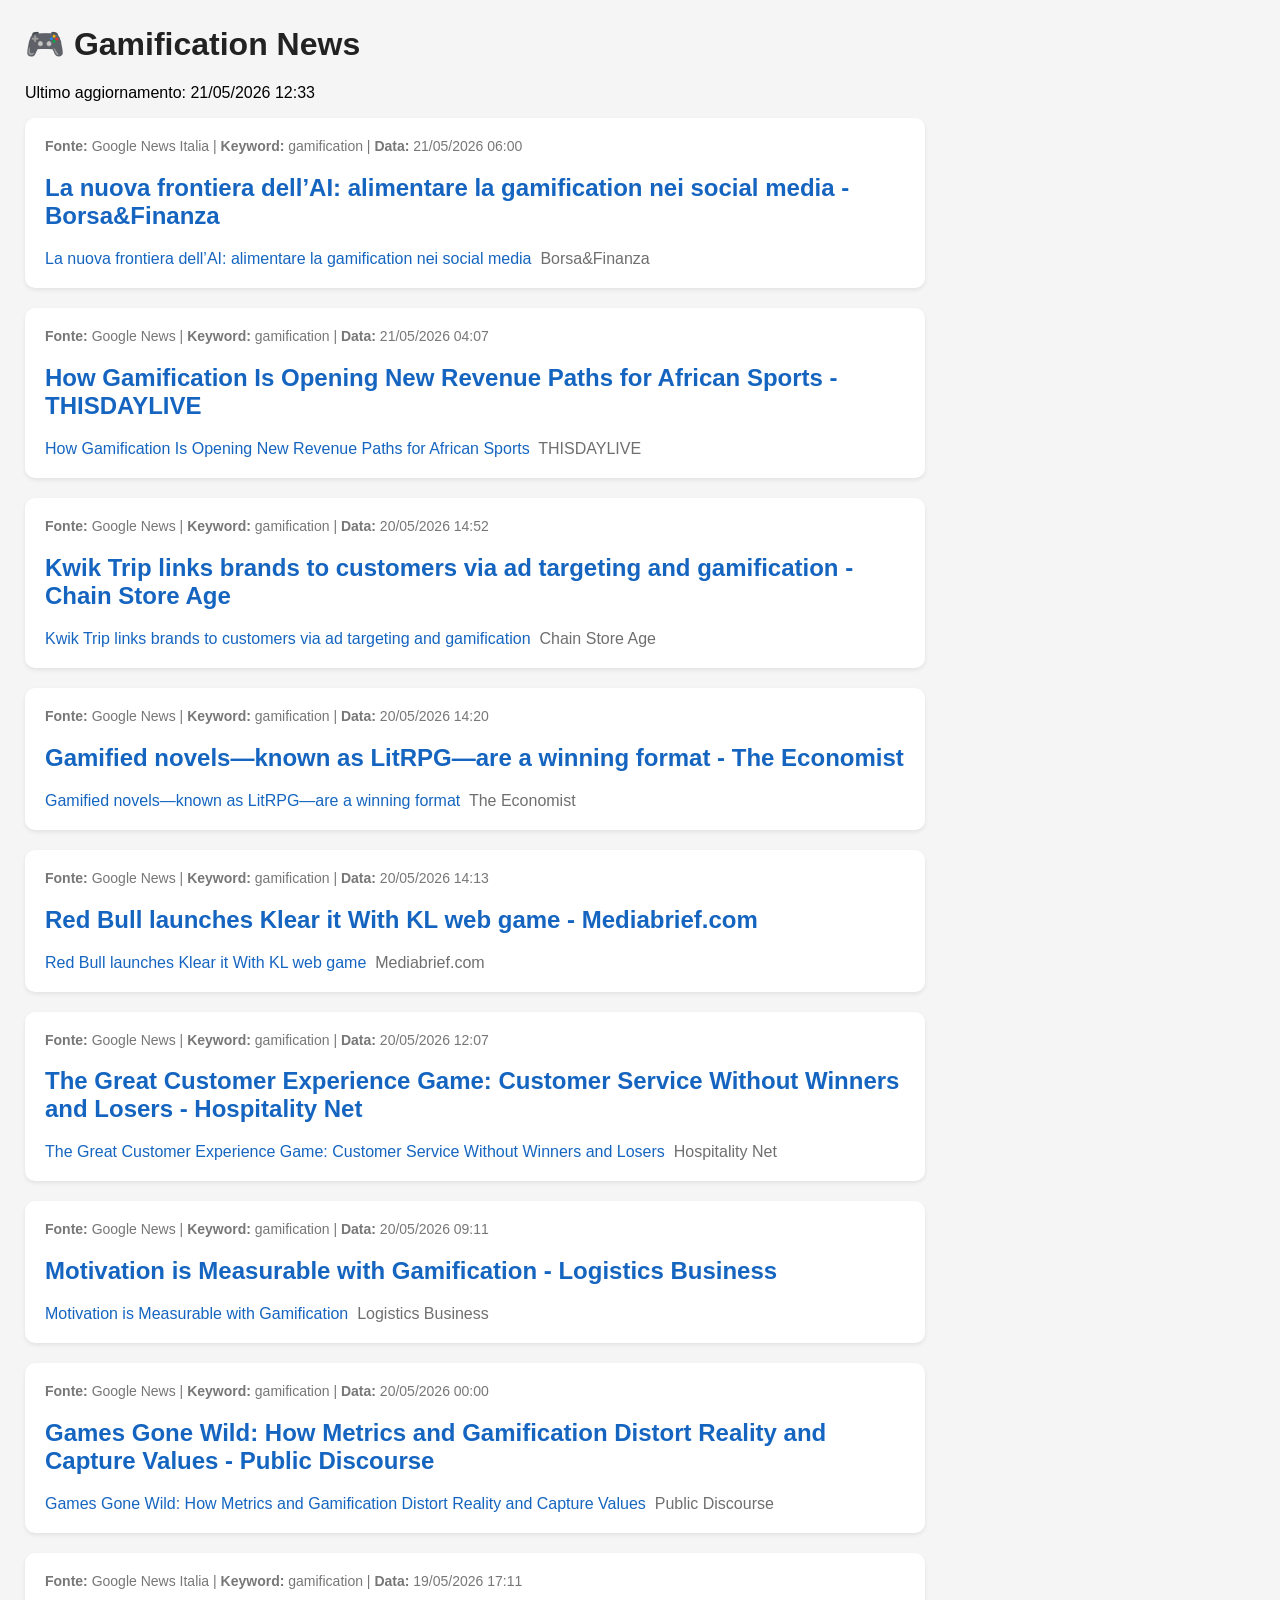
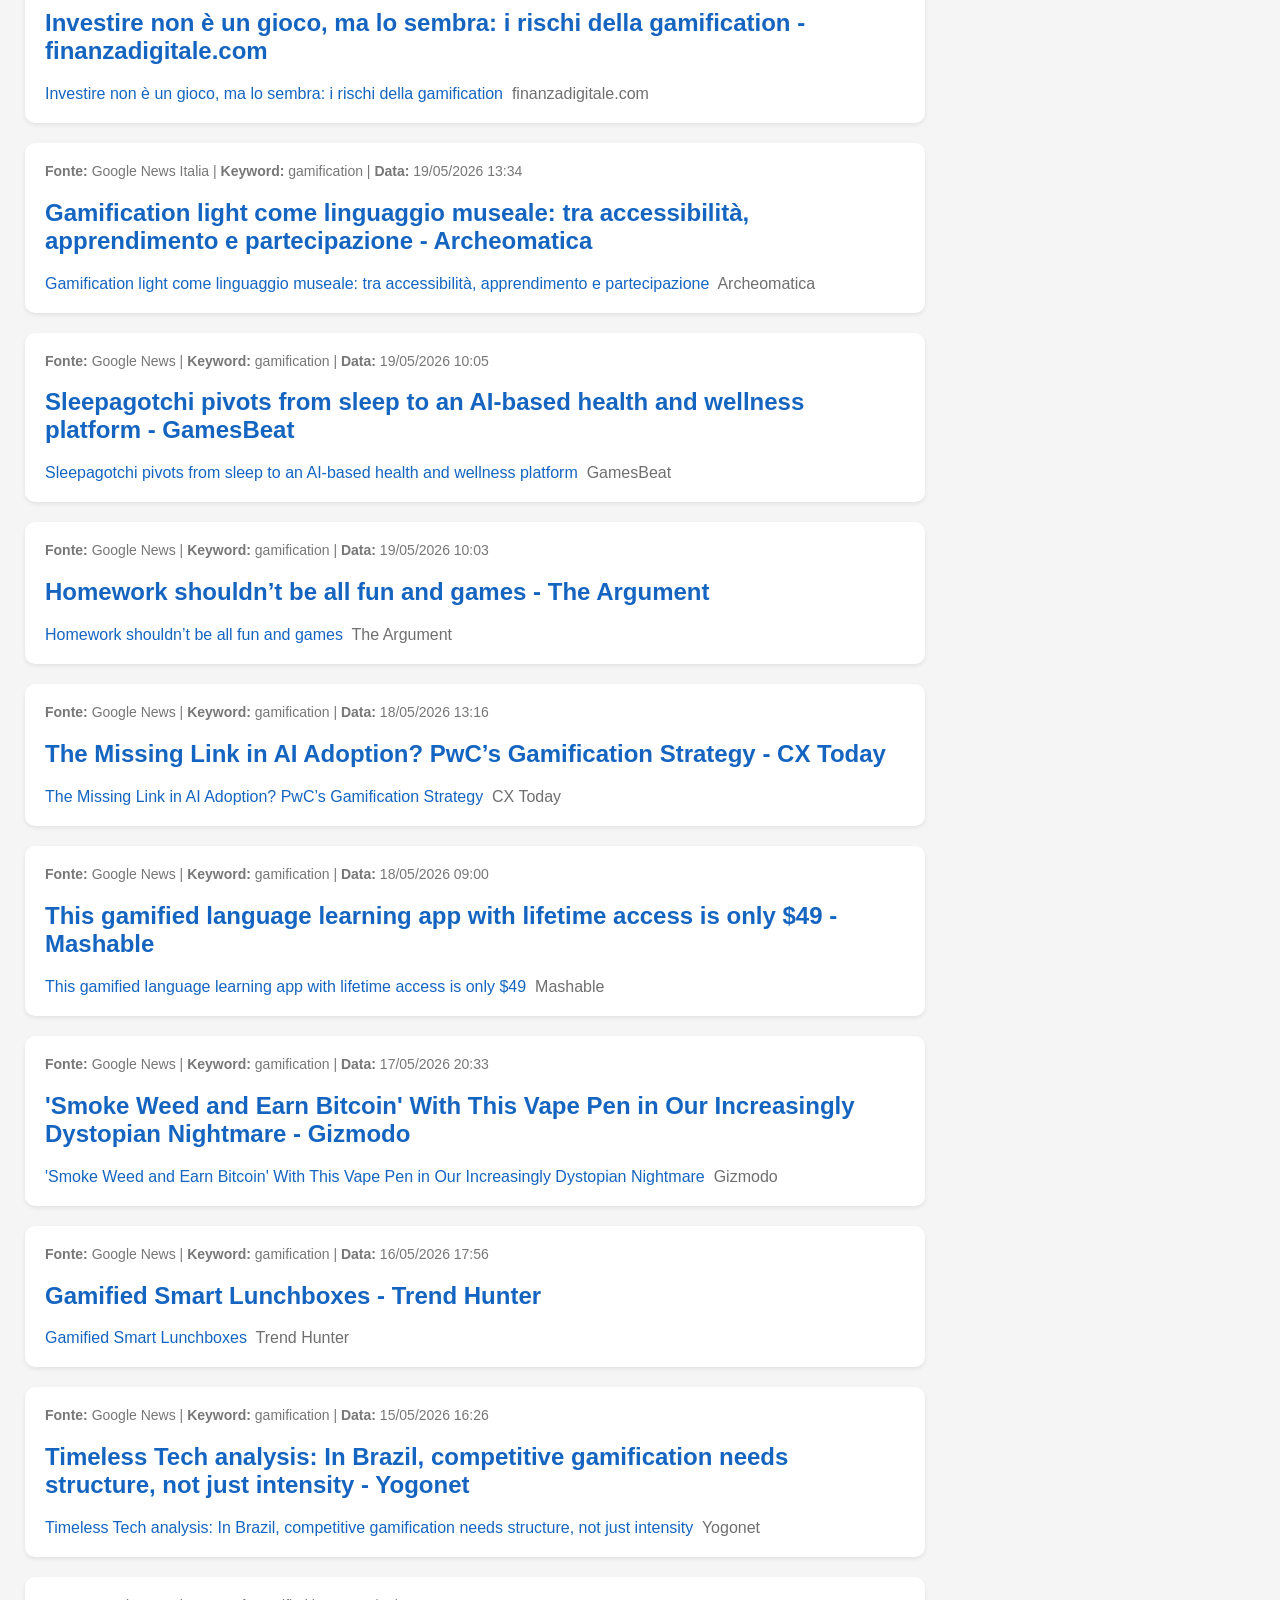
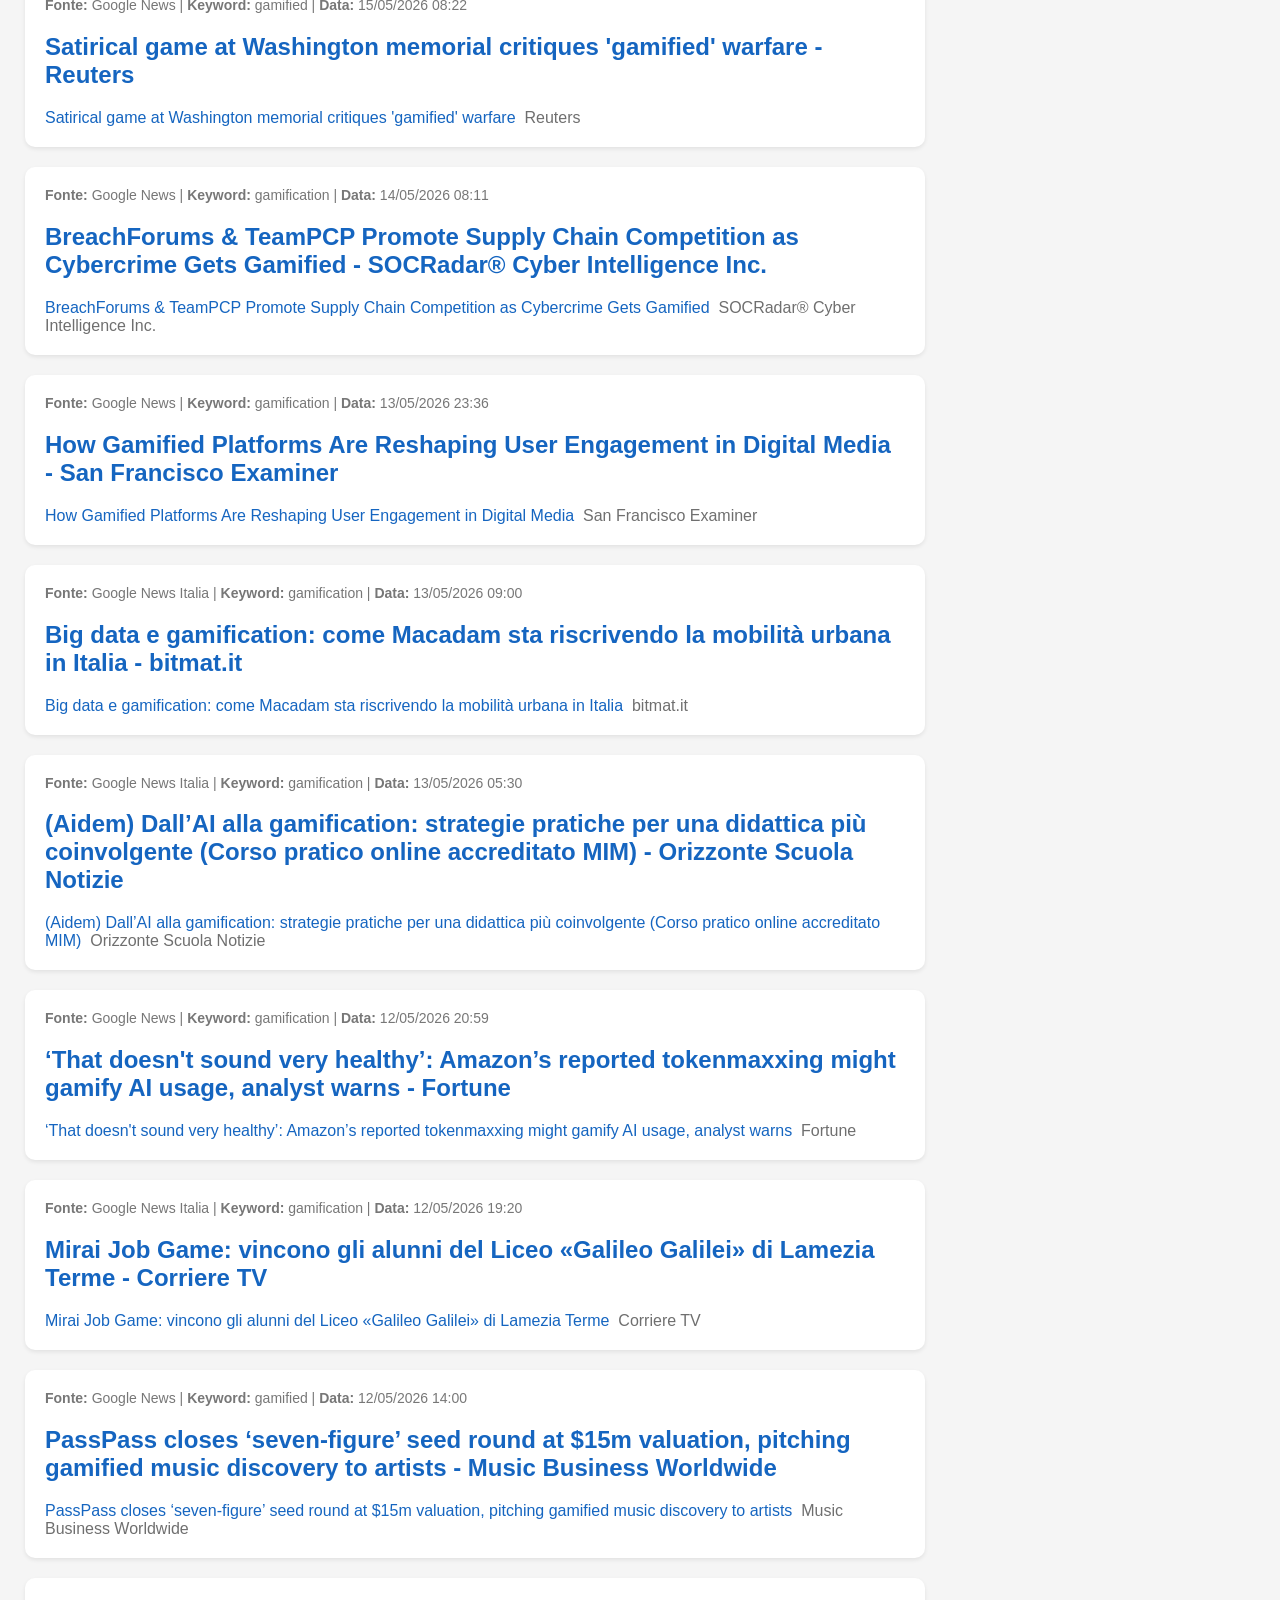
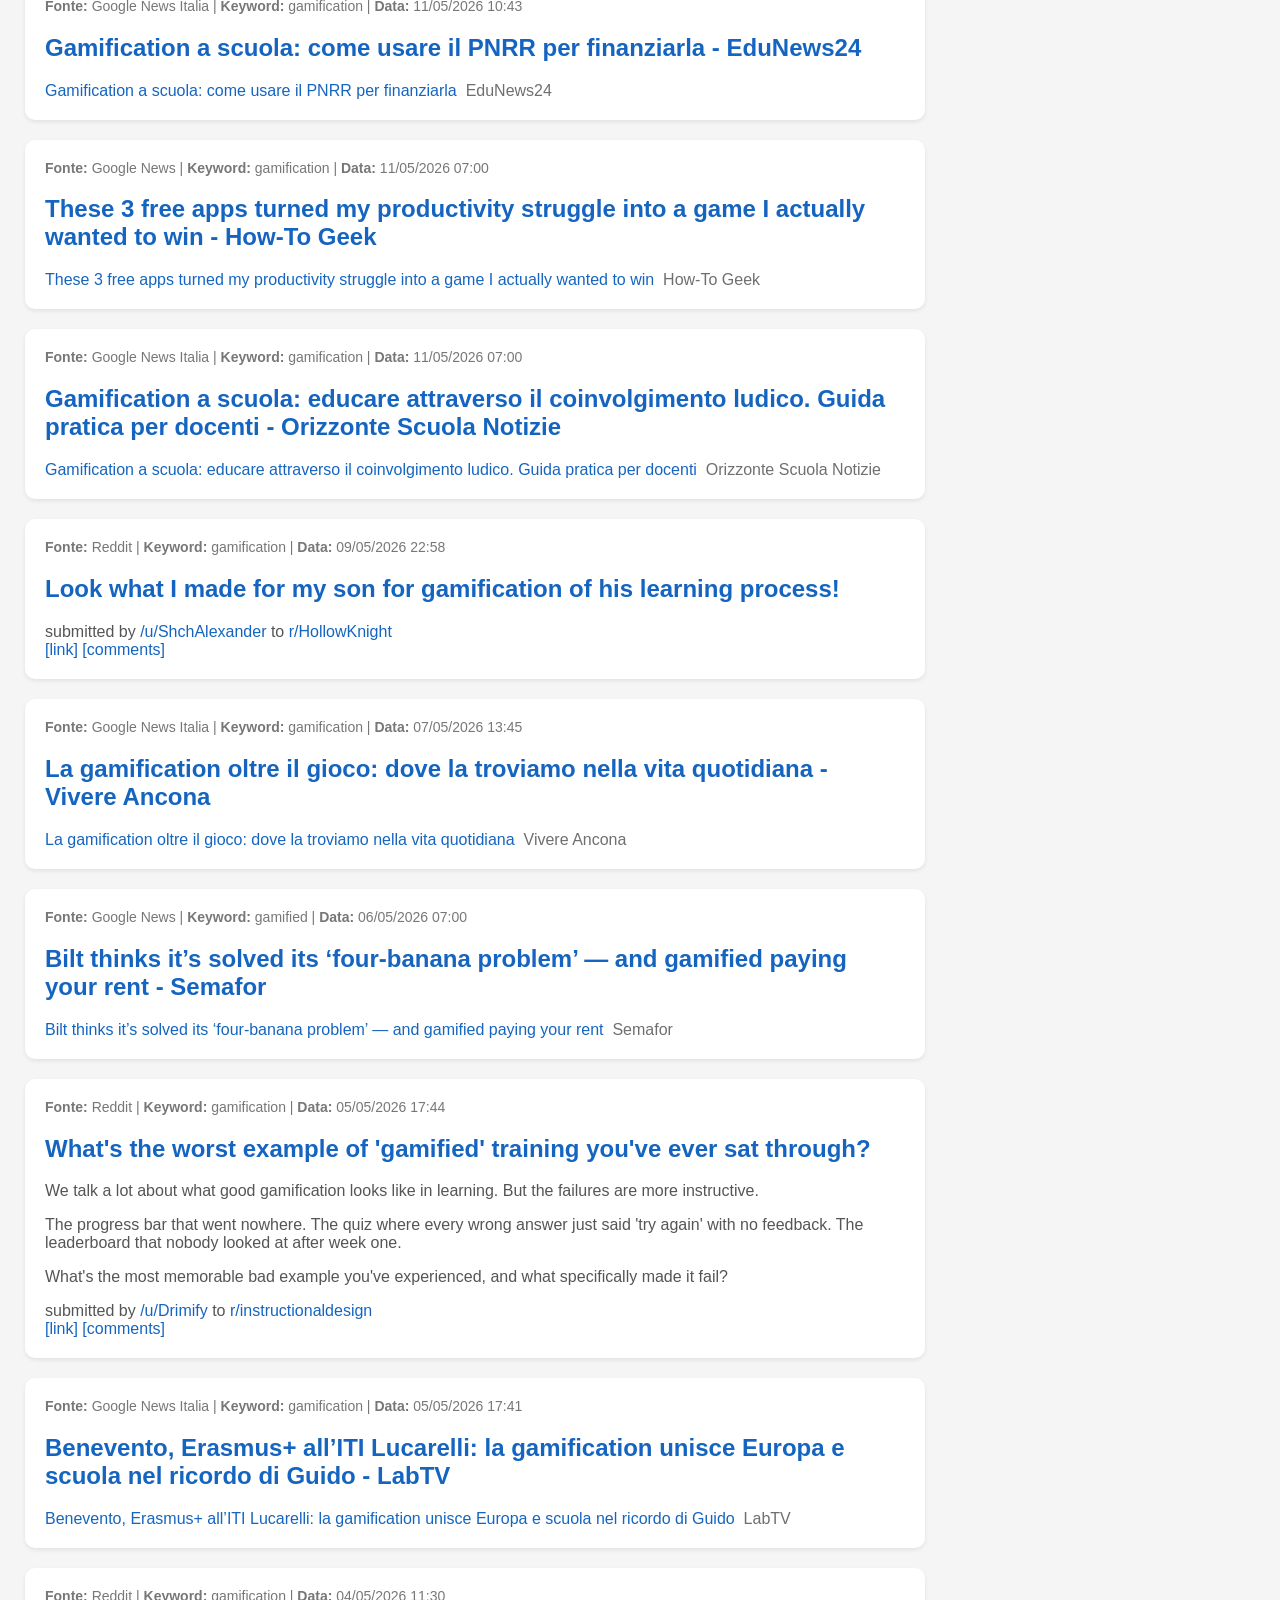
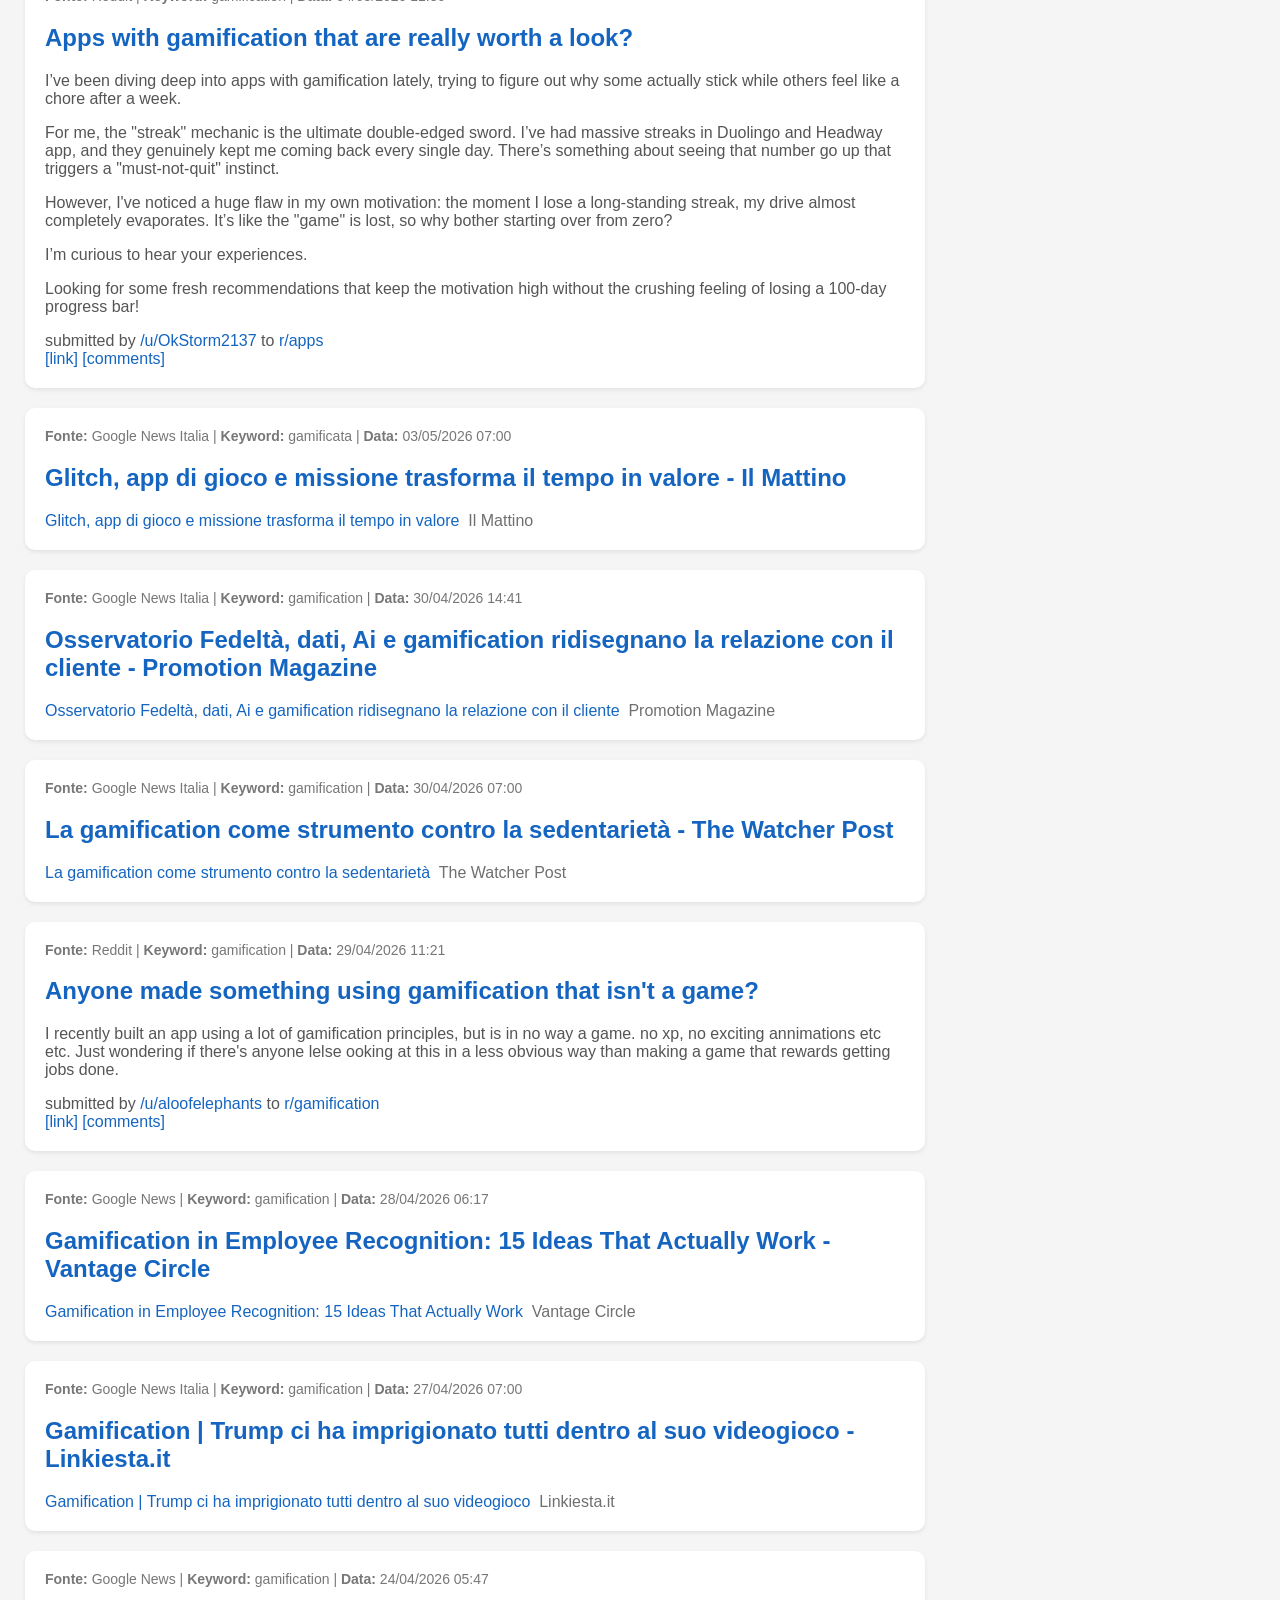
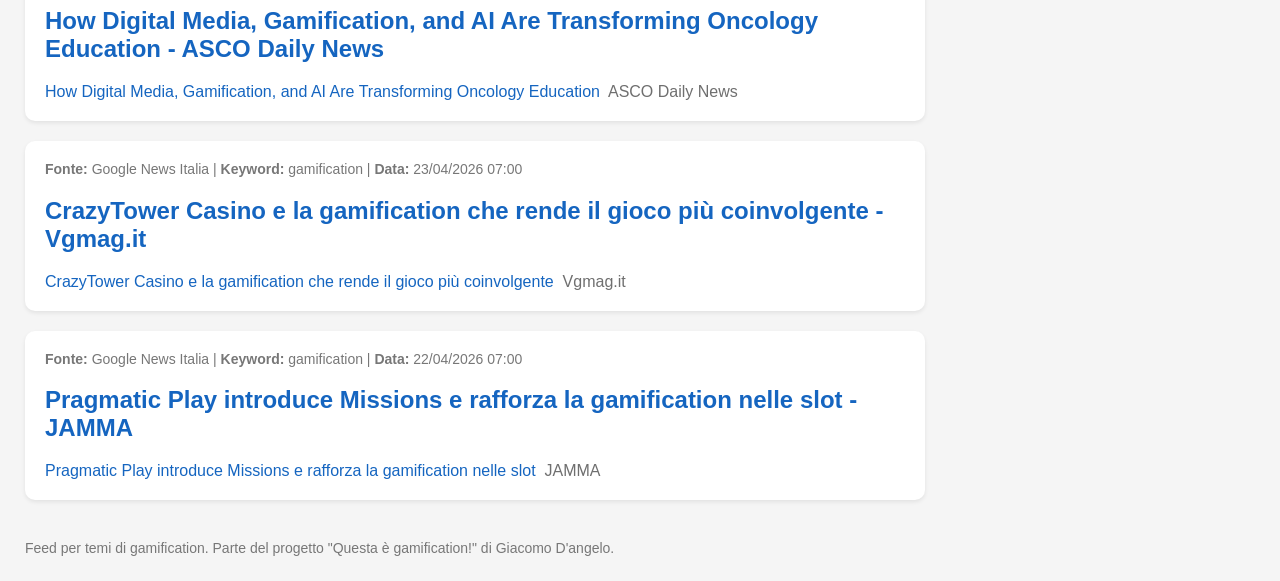
==== commit 59323162: "Auto update RSS" ====
--- a/docs/index.html
+++ b/docs/index.html
@@ -13,7 +13,7 @@
     <h1>🎮 Gamification News</h1>
 
     <p>
-        Ultimo aggiornamento: 20/05/2026 12:20
+        Ultimo aggiornamento: 21/05/2026 12:33
     </p>
 
     
@@ -21,7 +21,140 @@
     <div class="article">
 
         <div class="meta">
-            <strong>Fonte:</strong> "gamification" - Google News |
+            <strong>Fonte:</strong> Google News Italia |
+            <strong>Keyword:</strong> gamification |
+            <strong>Data:</strong> 21/05/2026 06:00
+        </div>
+
+        <h2>
+            <a href="https://news.google.com/rss/articles/CBMidEFVX3lxTE9xRVdmX01sY0JSQWxTR1p5NFRZUVhkR1RsaGRHRlpzbE9qWUpCSGp1NmpVWE9aMFJnS0Y0UUZySEVqSVpTRDRPaWJSNmNfVXE3WGx0aktEb2VZNUZ5cmJwTnZUVThxaVV1LUhuY2RxQUpUY3lQ?oc=5" target="_blank">
+                La nuova frontiera dell’AI: alimentare la gamification nei social media - Borsa&Finanza
+            </a>
+        </h2>
+
+        <div class="summary">
+            <a href="https://news.google.com/rss/articles/CBMidEFVX3lxTE9xRVdmX01sY0JSQWxTR1p5NFRZUVhkR1RsaGRHRlpzbE9qWUpCSGp1NmpVWE9aMFJnS0Y0UUZySEVqSVpTRDRPaWJSNmNfVXE3WGx0aktEb2VZNUZ5cmJwTnZUVThxaVV1LUhuY2RxQUpUY3lQ?oc=5" target="_blank">La nuova frontiera dell’AI: alimentare la gamification nei social media</a>&nbsp;&nbsp;<font color="#6f6f6f">Borsa&amp;Finanza</font>
+        </div>
+
+    </div>
+
+    
+
+    <div class="article">
+
+        <div class="meta">
+            <strong>Fonte:</strong> Google News |
+            <strong>Keyword:</strong> gamification |
+            <strong>Data:</strong> 21/05/2026 04:07
+        </div>
+
+        <h2>
+            <a href="https://news.google.com/rss/articles/[base64]?oc=5" target="_blank">
+                How Gamification Is Opening New Revenue Paths for African Sports - THISDAYLIVE
+            </a>
+        </h2>
+
+        <div class="summary">
+            <a href="https://news.google.com/rss/articles/[base64]?oc=5" target="_blank">How Gamification Is Opening New Revenue Paths for African Sports</a>&nbsp;&nbsp;<font color="#6f6f6f">THISDAYLIVE</font>
+        </div>
+
+    </div>
+
+    
+
+    <div class="article">
+
+        <div class="meta">
+            <strong>Fonte:</strong> Google News |
+            <strong>Keyword:</strong> gamification |
+            <strong>Data:</strong> 20/05/2026 14:52
+        </div>
+
+        <h2>
+            <a href="https://news.google.com/rss/articles/[base64]?oc=5" target="_blank">
+                Kwik Trip links brands to customers via ad targeting and gamification - Chain Store Age
+            </a>
+        </h2>
+
+        <div class="summary">
+            <a href="https://news.google.com/rss/articles/[base64]?oc=5" target="_blank">Kwik Trip links brands to customers via ad targeting and gamification</a>&nbsp;&nbsp;<font color="#6f6f6f">Chain Store Age</font>
+        </div>
+
+    </div>
+
+    
+
+    <div class="article">
+
+        <div class="meta">
+            <strong>Fonte:</strong> Google News |
+            <strong>Keyword:</strong> gamification |
+            <strong>Data:</strong> 20/05/2026 14:20
+        </div>
+
+        <h2>
+            <a href="https://news.google.com/rss/articles/[base64]?oc=5" target="_blank">
+                Gamified novels—known as LitRPG—are a winning format - The Economist
+            </a>
+        </h2>
+
+        <div class="summary">
+            <a href="https://news.google.com/rss/articles/[base64]?oc=5" target="_blank">Gamified novels—known as LitRPG—are a winning format</a>&nbsp;&nbsp;<font color="#6f6f6f">The Economist</font>
+        </div>
+
+    </div>
+
+    
+
+    <div class="article">
+
+        <div class="meta">
+            <strong>Fonte:</strong> Google News |
+            <strong>Keyword:</strong> gamification |
+            <strong>Data:</strong> 20/05/2026 14:13
+        </div>
+
+        <h2>
+            <a href="https://news.google.com/rss/articles/CBMiZkFVX3lxTE56UTBsaFluUnEwVlZrME5velZ3eW1vcDl3V0tJeDNhUUNDMkYzY1hJOU9XWGdySGRnUm9zT2FiVmduOWRaaEtISmwwdTRjRHBkYm1zUjcwMTctSEE5aFpmMmk3UDE3dw?oc=5" target="_blank">
+                Red Bull launches Klear it With KL web game - Mediabrief.com
+            </a>
+        </h2>
+
+        <div class="summary">
+            <a href="https://news.google.com/rss/articles/CBMiZkFVX3lxTE56UTBsaFluUnEwVlZrME5velZ3eW1vcDl3V0tJeDNhUUNDMkYzY1hJOU9XWGdySGRnUm9zT2FiVmduOWRaaEtISmwwdTRjRHBkYm1zUjcwMTctSEE5aFpmMmk3UDE3dw?oc=5" target="_blank">Red Bull launches Klear it With KL web game</a>&nbsp;&nbsp;<font color="#6f6f6f">Mediabrief.com</font>
+        </div>
+
+    </div>
+
+    
+
+    <div class="article">
+
+        <div class="meta">
+            <strong>Fonte:</strong> Google News |
+            <strong>Keyword:</strong> gamification |
+            <strong>Data:</strong> 20/05/2026 12:07
+        </div>
+
+        <h2>
+            <a href="https://news.google.com/rss/articles/[base64]?oc=5" target="_blank">
+                The Great Customer Experience Game: Customer Service Without Winners and Losers - Hospitality Net
+            </a>
+        </h2>
+
+        <div class="summary">
+            <a href="https://news.google.com/rss/articles/[base64]?oc=5" target="_blank">The Great Customer Experience Game: Customer Service Without Winners and Losers</a>&nbsp;&nbsp;<font color="#6f6f6f">Hospitality Net</font>
+        </div>
+
+    </div>
+
+    
+
+    <div class="article">
+
+        <div class="meta">
+            <strong>Fonte:</strong> Google News |
+            <strong>Keyword:</strong> gamification |
             <strong>Data:</strong> 20/05/2026 09:11
         </div>
 
@@ -42,7 +175,8 @@
     <div class="article">
 
         <div class="meta">
-            <strong>Fonte:</strong> "gamification" - Google News |
+            <strong>Fonte:</strong> Google News |
+            <strong>Keyword:</strong> gamification |
             <strong>Data:</strong> 20/05/2026 00:00
         </div>
 
@@ -63,7 +197,8 @@
     <div class="article">
 
         <div class="meta">
-            <strong>Fonte:</strong> "gamification" - Google News |
+            <strong>Fonte:</strong> Google News Italia |
+            <strong>Keyword:</strong> gamification |
             <strong>Data:</strong> 19/05/2026 17:11
         </div>
 
@@ -84,7 +219,8 @@
     <div class="article">
 
         <div class="meta">
-            <strong>Fonte:</strong> "gamification" - Google News |
+            <strong>Fonte:</strong> Google News Italia |
+            <strong>Keyword:</strong> gamification |
             <strong>Data:</strong> 19/05/2026 13:34
         </div>
 
@@ -105,28 +241,8 @@
     <div class="article">
 
         <div class="meta">
-            <strong>Fonte:</strong> "gamification" - Google News |
-            <strong>Data:</strong> 19/05/2026 13:00
-        </div>
-
-        <h2>
-            <a href="https://news.google.com/rss/articles/[base64]?oc=5" target="_blank">
-                Flybuy Powers New Location-Triggered Gamification Experiences that Increase App Downloads and Loyalty Adoption - PRWeb
-            </a>
-        </h2>
-
-        <div class="summary">
-            <a href="https://news.google.com/rss/articles/[base64]?oc=5" target="_blank">Flybuy Powers New Location-Triggered Gamification Experiences that Increase App Downloads and Loyalty Adoption</a>&nbsp;&nbsp;<font color="#6f6f6f">PRWeb</font>
-        </div>
-
-    </div>
-
-    
-
-    <div class="article">
-
-        <div class="meta">
-            <strong>Fonte:</strong> "gamification" - Google News |
+            <strong>Fonte:</strong> Google News |
+            <strong>Keyword:</strong> gamification |
             <strong>Data:</strong> 19/05/2026 10:05
         </div>
 
@@ -147,7 +263,8 @@
     <div class="article">
 
         <div class="meta">
-            <strong>Fonte:</strong> "gamification" - Google News |
+            <strong>Fonte:</strong> Google News |
+            <strong>Keyword:</strong> gamification |
             <strong>Data:</strong> 19/05/2026 10:03
         </div>
 
@@ -168,7 +285,8 @@
     <div class="article">
 
         <div class="meta">
-            <strong>Fonte:</strong> "gamification" - Google News |
+            <strong>Fonte:</strong> Google News |
+            <strong>Keyword:</strong> gamification |
             <strong>Data:</strong> 18/05/2026 13:16
         </div>
 
@@ -189,7 +307,30 @@
     <div class="article">
 
         <div class="meta">
-            <strong>Fonte:</strong> "gamification" - Google News |
+            <strong>Fonte:</strong> Google News |
+            <strong>Keyword:</strong> gamification |
+            <strong>Data:</strong> 18/05/2026 09:00
+        </div>
+
+        <h2>
+            <a href="https://news.google.com/rss/articles/CBMiigFBVV95cUxPQVJ6ZmJEczlfbzdSWXlaZE1HQW1XU1NMZkxlb1FnMGRNWGtOTFZhd0V3aG9NbWlyeVlJU0FjTEZOaDUycVRSVHltVDhLaVQ2UHZpV0RlQWd0Y19VOFVxd1kwT1pRSDBHZU8zWVJzWVI1dzgwQ19EM2ZWSEstQlVYeGRuY2xDTGwzSUE?oc=5" target="_blank">
+                This gamified language learning app with lifetime access is only $49 - Mashable
+            </a>
+        </h2>
+
+        <div class="summary">
+            <a href="https://news.google.com/rss/articles/CBMiigFBVV95cUxPQVJ6ZmJEczlfbzdSWXlaZE1HQW1XU1NMZkxlb1FnMGRNWGtOTFZhd0V3aG9NbWlyeVlJU0FjTEZOaDUycVRSVHltVDhLaVQ2UHZpV0RlQWd0Y19VOFVxd1kwT1pRSDBHZU8zWVJzWVI1dzgwQ19EM2ZWSEstQlVYeGRuY2xDTGwzSUE?oc=5" target="_blank">This gamified language learning app with lifetime access is only $49</a>&nbsp;&nbsp;<font color="#6f6f6f">Mashable</font>
+        </div>
+
+    </div>
+
+    
+
+    <div class="article">
+
+        <div class="meta">
+            <strong>Fonte:</strong> Google News |
+            <strong>Keyword:</strong> gamification |
             <strong>Data:</strong> 17/05/2026 20:33
         </div>
 
@@ -210,28 +351,74 @@
     <div class="article">
 
         <div class="meta">
-            <strong>Fonte:</strong> "gamification" - Google News |
-            <strong>Data:</strong> 15/05/2026 15:53
-        </div>
-
-        <h2>
-            <a href="https://news.google.com/rss/articles/[base64]?oc=5" target="_blank">
-                Segment Overview and Major Growth Areas in the Gamification in Learning Market - openPR.com
-            </a>
-        </h2>
-
-        <div class="summary">
-            <a href="https://news.google.com/rss/articles/[base64]?oc=5" target="_blank">Segment Overview and Major Growth Areas in the Gamification in Learning Market</a>&nbsp;&nbsp;<font color="#6f6f6f">openPR.com</font>
-        </div>
-
-    </div>
-
-    
-
-    <div class="article">
-
-        <div class="meta">
-            <strong>Fonte:</strong> "gamification" - Google News |
+            <strong>Fonte:</strong> Google News |
+            <strong>Keyword:</strong> gamification |
+            <strong>Data:</strong> 16/05/2026 17:56
+        </div>
+
+        <h2>
+            <a href="https://news.google.com/rss/articles/[base64]?oc=5" target="_blank">
+                Gamified Smart Lunchboxes - Trend Hunter
+            </a>
+        </h2>
+
+        <div class="summary">
+            <a href="https://news.google.com/rss/articles/[base64]?oc=5" target="_blank">Gamified Smart Lunchboxes</a>&nbsp;&nbsp;<font color="#6f6f6f">Trend Hunter</font>
+        </div>
+
+    </div>
+
+    
+
+    <div class="article">
+
+        <div class="meta">
+            <strong>Fonte:</strong> Google News |
+            <strong>Keyword:</strong> gamification |
+            <strong>Data:</strong> 15/05/2026 16:26
+        </div>
+
+        <h2>
+            <a href="https://news.google.com/rss/articles/[base64]?oc=5" target="_blank">
+                Timeless Tech analysis: In Brazil, competitive gamification needs structure, not just intensity - Yogonet
+            </a>
+        </h2>
+
+        <div class="summary">
+            <a href="https://news.google.com/rss/articles/[base64]?oc=5" target="_blank">Timeless Tech analysis: In Brazil, competitive gamification needs structure, not just intensity</a>&nbsp;&nbsp;<font color="#6f6f6f">Yogonet</font>
+        </div>
+
+    </div>
+
+    
+
+    <div class="article">
+
+        <div class="meta">
+            <strong>Fonte:</strong> Google News |
+            <strong>Keyword:</strong> gamified |
+            <strong>Data:</strong> 15/05/2026 08:22
+        </div>
+
+        <h2>
+            <a href="https://news.google.com/rss/articles/CBMiZ0FVX3lxTE9IVXdCRVBtT0hJcFo1ZVhYYllVUU40dlFEUjl3ZUlqc25RTm9SVDFJUG1IZGdvUC1CeERpQm10R3hKYmc1U0hrcmVoNDFKWHpYdnlCUk5yVS11bS05N2xJa2kyMGwwX2c?oc=5" target="_blank">
+                Satirical game at Washington memorial critiques 'gamified' warfare - Reuters
+            </a>
+        </h2>
+
+        <div class="summary">
+            <a href="https://news.google.com/rss/articles/CBMiZ0FVX3lxTE9IVXdCRVBtT0hJcFo1ZVhYYllVUU40dlFEUjl3ZUlqc25RTm9SVDFJUG1IZGdvUC1CeERpQm10R3hKYmc1U0hrcmVoNDFKWHpYdnlCUk5yVS11bS05N2xJa2kyMGwwX2c?oc=5" target="_blank">Satirical game at Washington memorial critiques 'gamified' warfare</a>&nbsp;&nbsp;<font color="#6f6f6f">Reuters</font>
+        </div>
+
+    </div>
+
+    
+
+    <div class="article">
+
+        <div class="meta">
+            <strong>Fonte:</strong> Google News |
+            <strong>Keyword:</strong> gamification |
             <strong>Data:</strong> 14/05/2026 08:11
         </div>
 
@@ -252,7 +439,8 @@
     <div class="article">
 
         <div class="meta">
-            <strong>Fonte:</strong> "gamification" - Google News |
+            <strong>Fonte:</strong> Google News |
+            <strong>Keyword:</strong> gamification |
             <strong>Data:</strong> 13/05/2026 23:36
         </div>
 
@@ -273,28 +461,8 @@
     <div class="article">
 
         <div class="meta">
-            <strong>Fonte:</strong> "gamification" - Google News |
-            <strong>Data:</strong> 13/05/2026 23:18
-        </div>
-
-        <h2>
-            <a href="https://news.google.com/rss/articles/[base64]?oc=5" target="_blank">
-                Where Gaming Meets Gambling: How Crypto Casinos Are Borrowing from Video Game Designs - Gameindustry.com
-            </a>
-        </h2>
-
-        <div class="summary">
-            <a href="https://news.google.com/rss/articles/[base64]?oc=5" target="_blank">Where Gaming Meets Gambling: How Crypto Casinos Are Borrowing from Video Game Designs</a>&nbsp;&nbsp;<font color="#6f6f6f">Gameindustry.com</font>
-        </div>
-
-    </div>
-
-    
-
-    <div class="article">
-
-        <div class="meta">
-            <strong>Fonte:</strong> "gamification" - Google News |
+            <strong>Fonte:</strong> Google News Italia |
+            <strong>Keyword:</strong> gamification |
             <strong>Data:</strong> 13/05/2026 09:00
         </div>
 
@@ -315,7 +483,8 @@
     <div class="article">
 
         <div class="meta">
-            <strong>Fonte:</strong> "gamification" - Google News |
+            <strong>Fonte:</strong> Google News Italia |
+            <strong>Keyword:</strong> gamification |
             <strong>Data:</strong> 13/05/2026 05:30
         </div>
 
@@ -336,7 +505,8 @@
     <div class="article">
 
         <div class="meta">
-            <strong>Fonte:</strong> "gamification" - Google News |
+            <strong>Fonte:</strong> Google News |
+            <strong>Keyword:</strong> gamification |
             <strong>Data:</strong> 12/05/2026 20:59
         </div>
 
@@ -357,7 +527,8 @@
     <div class="article">
 
         <div class="meta">
-            <strong>Fonte:</strong> "gamification" - Google News |
+            <strong>Fonte:</strong> Google News Italia |
+            <strong>Keyword:</strong> gamification |
             <strong>Data:</strong> 12/05/2026 19:20
         </div>
 
@@ -378,28 +549,30 @@
     <div class="article">
 
         <div class="meta">
-            <strong>Fonte:</strong> "gamification" - Google News |
-            <strong>Data:</strong> 12/05/2026 12:00
-        </div>
-
-        <h2>
-            <a href="https://news.google.com/rss/articles/[base64]?oc=5" target="_blank">
-                The gamification of politics: Peru’s 2026 elections in the Roblox metaverse - Latinoamérica 21
-            </a>
-        </h2>
-
-        <div class="summary">
-            <a href="https://news.google.com/rss/articles/[base64]?oc=5" target="_blank">The gamification of politics: Peru’s 2026 elections in the Roblox metaverse</a>&nbsp;&nbsp;<font color="#6f6f6f">Latinoamérica 21</font>
-        </div>
-
-    </div>
-
-    
-
-    <div class="article">
-
-        <div class="meta">
-            <strong>Fonte:</strong> "gamification" - Google News |
+            <strong>Fonte:</strong> Google News |
+            <strong>Keyword:</strong> gamified |
+            <strong>Data:</strong> 12/05/2026 14:00
+        </div>
+
+        <h2>
+            <a href="https://news.google.com/rss/articles/[base64]?oc=5" target="_blank">
+                PassPass closes ‘seven-figure’ seed round at $15m valuation, pitching gamified music discovery to artists - Music Business Worldwide
+            </a>
+        </h2>
+
+        <div class="summary">
+            <a href="https://news.google.com/rss/articles/[base64]?oc=5" target="_blank">PassPass closes ‘seven-figure’ seed round at $15m valuation, pitching gamified music discovery to artists</a>&nbsp;&nbsp;<font color="#6f6f6f">Music Business Worldwide</font>
+        </div>
+
+    </div>
+
+    
+
+    <div class="article">
+
+        <div class="meta">
+            <strong>Fonte:</strong> Google News Italia |
+            <strong>Keyword:</strong> gamification |
             <strong>Data:</strong> 11/05/2026 10:43
         </div>
 
@@ -420,7 +593,30 @@
     <div class="article">
 
         <div class="meta">
-            <strong>Fonte:</strong> "gamification" - Google News |
+            <strong>Fonte:</strong> Google News |
+            <strong>Keyword:</strong> gamification |
+            <strong>Data:</strong> 11/05/2026 07:00
+        </div>
+
+        <h2>
+            <a href="https://news.google.com/rss/articles/CBMickFVX3lxTFBGXzZfZnpvMWdpZE9CNnNrS0VrQm84aHNRZ2JUQTk0YkE3REo2bFZ1M19zdFNvUDctbm1oeV9ONlRVaWpPS0NTbWpBeDNfakpBal9say1JbUlLT3FMQWdyWkFCQ2Q5WngyeXBmRHhuY1ByUQ?oc=5" target="_blank">
+                These 3 free apps turned my productivity struggle into a game I actually wanted to win - How-To Geek
+            </a>
+        </h2>
+
+        <div class="summary">
+            <a href="https://news.google.com/rss/articles/CBMickFVX3lxTFBGXzZfZnpvMWdpZE9CNnNrS0VrQm84aHNRZ2JUQTk0YkE3REo2bFZ1M19zdFNvUDctbm1oeV9ONlRVaWpPS0NTbWpBeDNfakpBal9say1JbUlLT3FMQWdyWkFCQ2Q5WngyeXBmRHhuY1ByUQ?oc=5" target="_blank">These 3 free apps turned my productivity struggle into a game I actually wanted to win</a>&nbsp;&nbsp;<font color="#6f6f6f">How-To Geek</font>
+        </div>
+
+    </div>
+
+    
+
+    <div class="article">
+
+        <div class="meta">
+            <strong>Fonte:</strong> Google News Italia |
+            <strong>Keyword:</strong> gamification |
             <strong>Data:</strong> 11/05/2026 07:00
         </div>
 
@@ -441,7 +637,8 @@
     <div class="article">
 
         <div class="meta">
-            <strong>Fonte:</strong> reddit.com: search results - gamification |
+            <strong>Fonte:</strong> Reddit |
+            <strong>Keyword:</strong> gamification |
             <strong>Data:</strong> 09/05/2026 22:58
         </div>
 
@@ -462,7 +659,8 @@
     <div class="article">
 
         <div class="meta">
-            <strong>Fonte:</strong> "gamification" - Google News |
+            <strong>Fonte:</strong> Google News Italia |
+            <strong>Keyword:</strong> gamification |
             <strong>Data:</strong> 07/05/2026 13:45
         </div>
 
@@ -483,28 +681,30 @@
     <div class="article">
 
         <div class="meta">
-            <strong>Fonte:</strong> reddit.com: search results - gamification |
-            <strong>Data:</strong> 06/05/2026 02:36
-        </div>
-
-        <h2>
-            <a href="https://www.reddit.com/r/Superstonk/comments/1t507tx/the_gamification_of_retail_is_what_ebay_unlocks/" target="_blank">
-                “The gamification of retail is what eBay unlocks for GameStop.” (Watch the whole video, but the quote is after 23:00 mark) IMO Brilliant insight from this guy.
-            </a>
-        </h2>
-
-        <div class="summary">
-            <table> <tr><td> <a href="https://www.reddit.com/r/Superstonk/comments/1t507tx/the_gamification_of_retail_is_what_ebay_unlocks/"> <img alt="“The gamification of retail is what eBay unlocks for GameStop.” (Watch the whole video, but the quote is after 23:00 mark) IMO Brilliant insight from this guy." src="https://external-preview.redd.it/L2P0LtOIALRuGhYZnwTl_4wkmml1ylECSVwLfTByq98.jpeg?width=320&amp;crop=smart&amp;auto=webp&amp;s=5681f5066b98452e29f62b89a994a15b3cfdc1fb" title="“The gamification of retail is what eBay unlocks for GameStop.” (Watch the whole video, but the quote is after 23:00 mark) IMO Brilliant insight from this guy." /> </a> </td><td> &#32; submitted by &#32; <a href="https://www.reddit.com/user/CachitoVolador"> /u/CachitoVolador </a> &#32; to &#32; <a href="https://www.reddit.com/r/Superstonk/"> r/Superstonk </a> <br /> <span><a href="https://youtu.be/IBK_Q0gqqVQ?si=kApPPsmtr7sQTpW6">[link]</a></span> &#32; <span><a href="https://www.reddit.com/r/Superstonk/comments/1t507tx/the_gamification_of_retail_is_what_ebay_unlocks/">[comments]</a></span> </td></tr></table>
-        </div>
-
-    </div>
-
-    
-
-    <div class="article">
-
-        <div class="meta">
-            <strong>Fonte:</strong> reddit.com: search results - gamification |
+            <strong>Fonte:</strong> Google News |
+            <strong>Keyword:</strong> gamified |
+            <strong>Data:</strong> 06/05/2026 07:00
+        </div>
+
+        <h2>
+            <a href="https://news.google.com/rss/articles/[base64]?oc=5" target="_blank">
+                Bilt thinks it’s solved its ‘four-banana problem’ — and gamified paying your rent - Semafor
+            </a>
+        </h2>
+
+        <div class="summary">
+            <a href="https://news.google.com/rss/articles/[base64]?oc=5" target="_blank">Bilt thinks it’s solved its ‘four-banana problem’ — and gamified paying your rent</a>&nbsp;&nbsp;<font color="#6f6f6f">Semafor</font>
+        </div>
+
+    </div>
+
+    
+
+    <div class="article">
+
+        <div class="meta">
+            <strong>Fonte:</strong> Reddit |
+            <strong>Keyword:</strong> gamification |
             <strong>Data:</strong> 05/05/2026 17:44
         </div>
 
@@ -525,7 +725,8 @@
     <div class="article">
 
         <div class="meta">
-            <strong>Fonte:</strong> "gamification" - Google News |
+            <strong>Fonte:</strong> Google News Italia |
+            <strong>Keyword:</strong> gamification |
             <strong>Data:</strong> 05/05/2026 17:41
         </div>
 
@@ -546,7 +747,30 @@
     <div class="article">
 
         <div class="meta">
-            <strong>Fonte:</strong> "gamificata" - Google News |
+            <strong>Fonte:</strong> Reddit |
+            <strong>Keyword:</strong> gamification |
+            <strong>Data:</strong> 04/05/2026 11:30
+        </div>
+
+        <h2>
+            <a href="https://www.reddit.com/r/apps/comments/1t3eyr0/apps_with_gamification_that_are_really_worth_a/" target="_blank">
+                Apps with gamification that are really worth a look?
+            </a>
+        </h2>
+
+        <div class="summary">
+            <!-- SC_OFF --><div class="md"><p>I’ve been diving deep into apps with gamification lately, trying to figure out why some actually stick while others feel like a chore after a week. </p> <p>For me, the &quot;streak&quot; mechanic is the ultimate double-edged sword. I’ve had massive streaks in Duolingo and Headway app, and they genuinely kept me coming back every single day. There’s something about seeing that number go up that triggers a &quot;must-not-quit&quot; instinct. </p> <p>However, I've noticed a huge flaw in my own motivation: the moment I lose a long-standing streak, my drive almost completely evaporates. It’s like the &quot;game&quot; is lost, so why bother starting over from zero? </p> <p>I’m curious to hear your experiences.</p> <p>Looking for some fresh recommendations that keep the motivation high without the crushing feeling of losing a 100-day progress bar!</p> </div><!-- SC_ON --> &#32; submitted by &#32; <a href="https://www.reddit.com/user/OkStorm2137"> /u/OkStorm2137 </a> &#32; to &#32; <a href="https://www.reddit.com/r/apps/"> r/apps </a> <br /> <span><a href="https://www.reddit.com/r/apps/comments/1t3eyr0/apps_with_gamification_that_are_really_worth_a/">[link]</a></span> &#32; <span><a href="https://www.reddit.com/r/apps/comments/1t3eyr0/apps_with_gamification_that_are_really_worth_a/">[comments]</a></span>
+        </div>
+
+    </div>
+
+    
+
+    <div class="article">
+
+        <div class="meta">
+            <strong>Fonte:</strong> Google News Italia |
+            <strong>Keyword:</strong> gamificata |
             <strong>Data:</strong> 03/05/2026 07:00
         </div>
 
@@ -567,7 +791,8 @@
     <div class="article">
 
         <div class="meta">
-            <strong>Fonte:</strong> "gamification" - Google News |
+            <strong>Fonte:</strong> Google News Italia |
+            <strong>Keyword:</strong> gamification |
             <strong>Data:</strong> 30/04/2026 14:41
         </div>
 
@@ -588,7 +813,8 @@
     <div class="article">
 
         <div class="meta">
-            <strong>Fonte:</strong> "gamification" - Google News |
+            <strong>Fonte:</strong> Google News Italia |
+            <strong>Keyword:</strong> gamification |
             <strong>Data:</strong> 30/04/2026 07:00
         </div>
 
@@ -609,7 +835,8 @@
     <div class="article">
 
         <div class="meta">
-            <strong>Fonte:</strong> reddit.com: search results - gamification |
+            <strong>Fonte:</strong> Reddit |
+            <strong>Keyword:</strong> gamification |
             <strong>Data:</strong> 29/04/2026 11:21
         </div>
 
@@ -630,7 +857,8 @@
     <div class="article">
 
         <div class="meta">
-            <strong>Fonte:</strong> "gamification" - Google News |
+            <strong>Fonte:</strong> Google News |
+            <strong>Keyword:</strong> gamification |
             <strong>Data:</strong> 28/04/2026 06:17
         </div>
 
@@ -651,7 +879,8 @@
     <div class="article">
 
         <div class="meta">
-            <strong>Fonte:</strong> "gamification" - Google News |
+            <strong>Fonte:</strong> Google News Italia |
+            <strong>Keyword:</strong> gamification |
             <strong>Data:</strong> 27/04/2026 07:00
         </div>
 
@@ -672,7 +901,8 @@
     <div class="article">
 
         <div class="meta">
-            <strong>Fonte:</strong> "gamification" - Google News |
+            <strong>Fonte:</strong> Google News |
+            <strong>Keyword:</strong> gamification |
             <strong>Data:</strong> 24/04/2026 05:47
         </div>
 
@@ -693,7 +923,8 @@
     <div class="article">
 
         <div class="meta">
-            <strong>Fonte:</strong> "gamification" - Google News |
+            <strong>Fonte:</strong> Google News Italia |
+            <strong>Keyword:</strong> gamification |
             <strong>Data:</strong> 23/04/2026 07:00
         </div>
 
@@ -714,7 +945,8 @@
     <div class="article">
 
         <div class="meta">
-            <strong>Fonte:</strong> "gamification" - Google News |
+            <strong>Fonte:</strong> Google News Italia |
+            <strong>Keyword:</strong> gamification |
             <strong>Data:</strong> 22/04/2026 07:00
         </div>
 
@@ -732,27 +964,6 @@
 
     
 
-    <div class="article">
-
-        <div class="meta">
-            <strong>Fonte:</strong> "gamificata" - Google News |
-            <strong>Data:</strong> 21/04/2026 07:00
-        </div>
-
-        <h2>
-            <a href="https://news.google.com/rss/articles/[base64]?oc=5" target="_blank">
-                Reveal, la serie investigativa della Gen Z contro il falso made in Italy - Il Sole 24 ORE
-            </a>
-        </h2>
-
-        <div class="summary">
-            <a href="https://news.google.com/rss/articles/[base64]?oc=5" target="_blank">Reveal, la serie investigativa della Gen Z contro il falso made in Italy</a>&nbsp;&nbsp;<font color="#6f6f6f">Il Sole 24 ORE</font>
-        </div>
-
-    </div>
-
-    
-
     <div class="footer">
         Feed per temi di gamification. Parte del progetto "Questa è gamification!" di Giacomo D'angelo.
     </div>
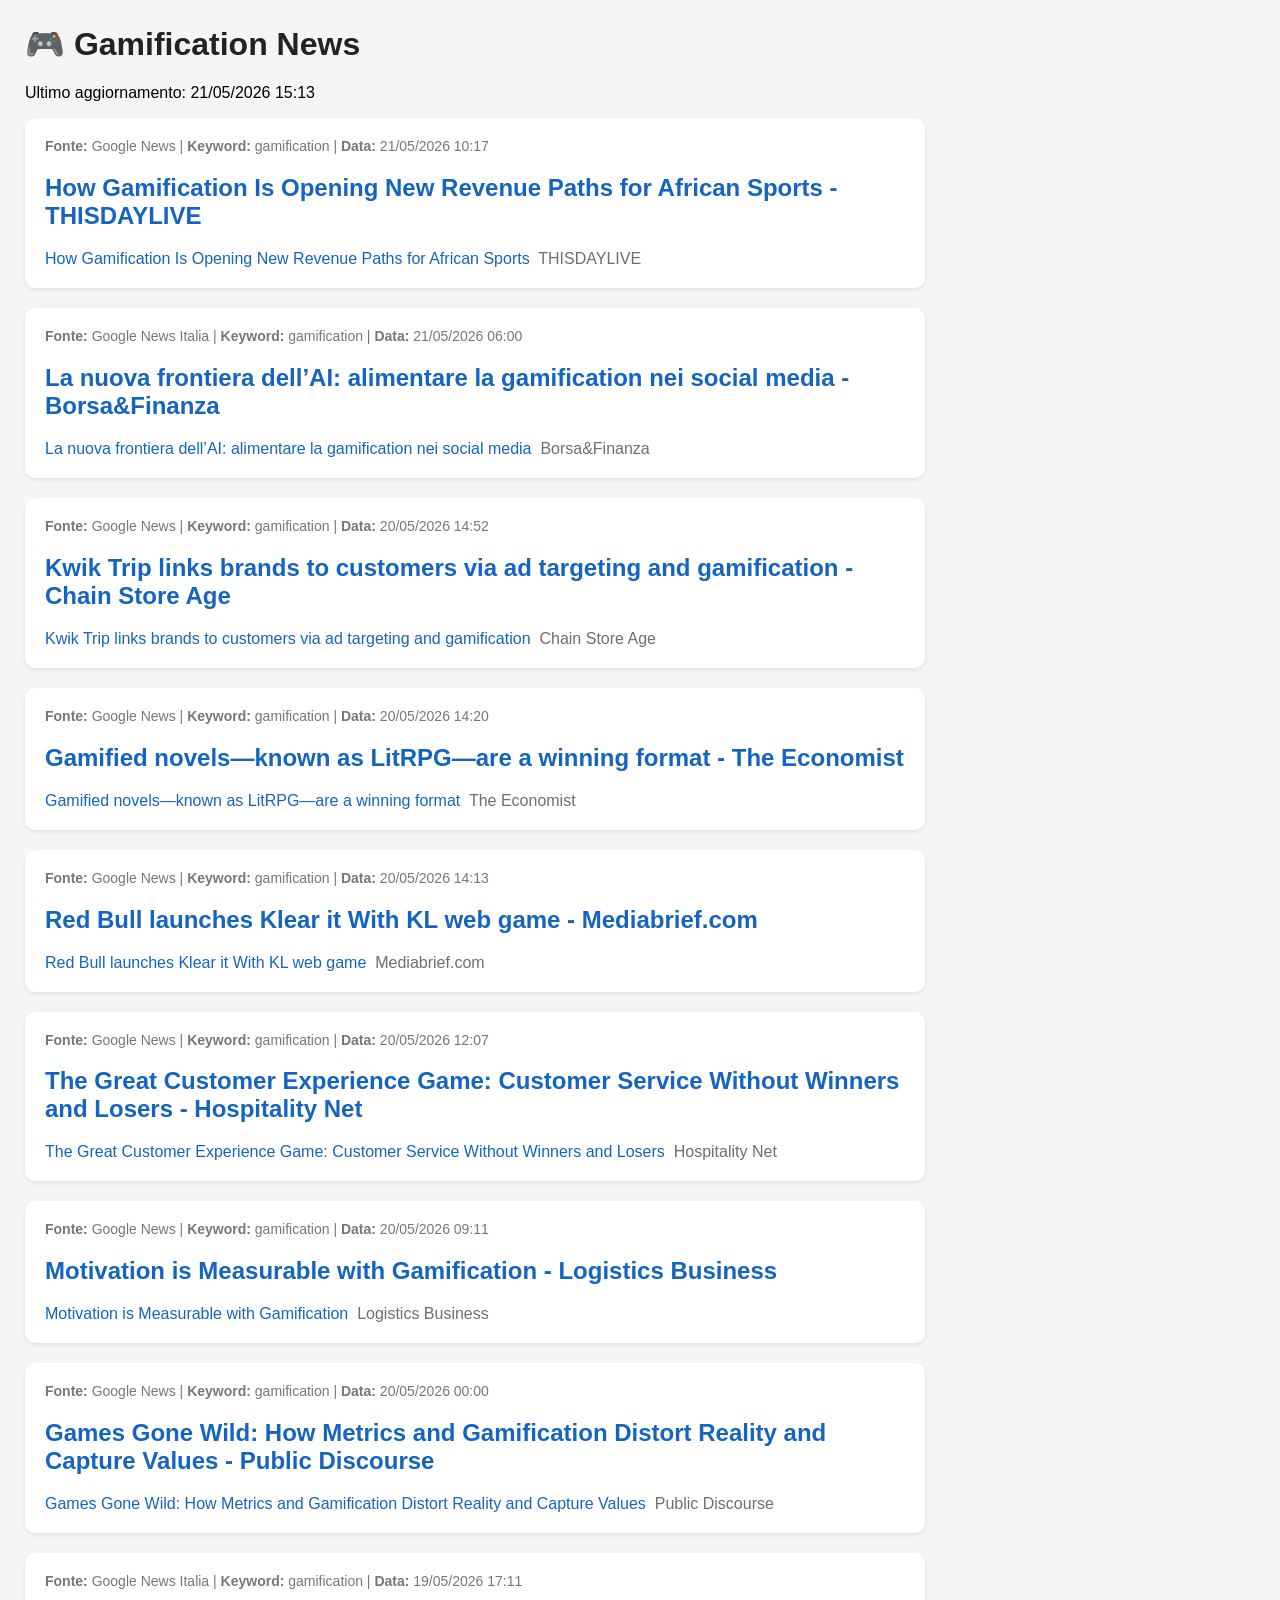
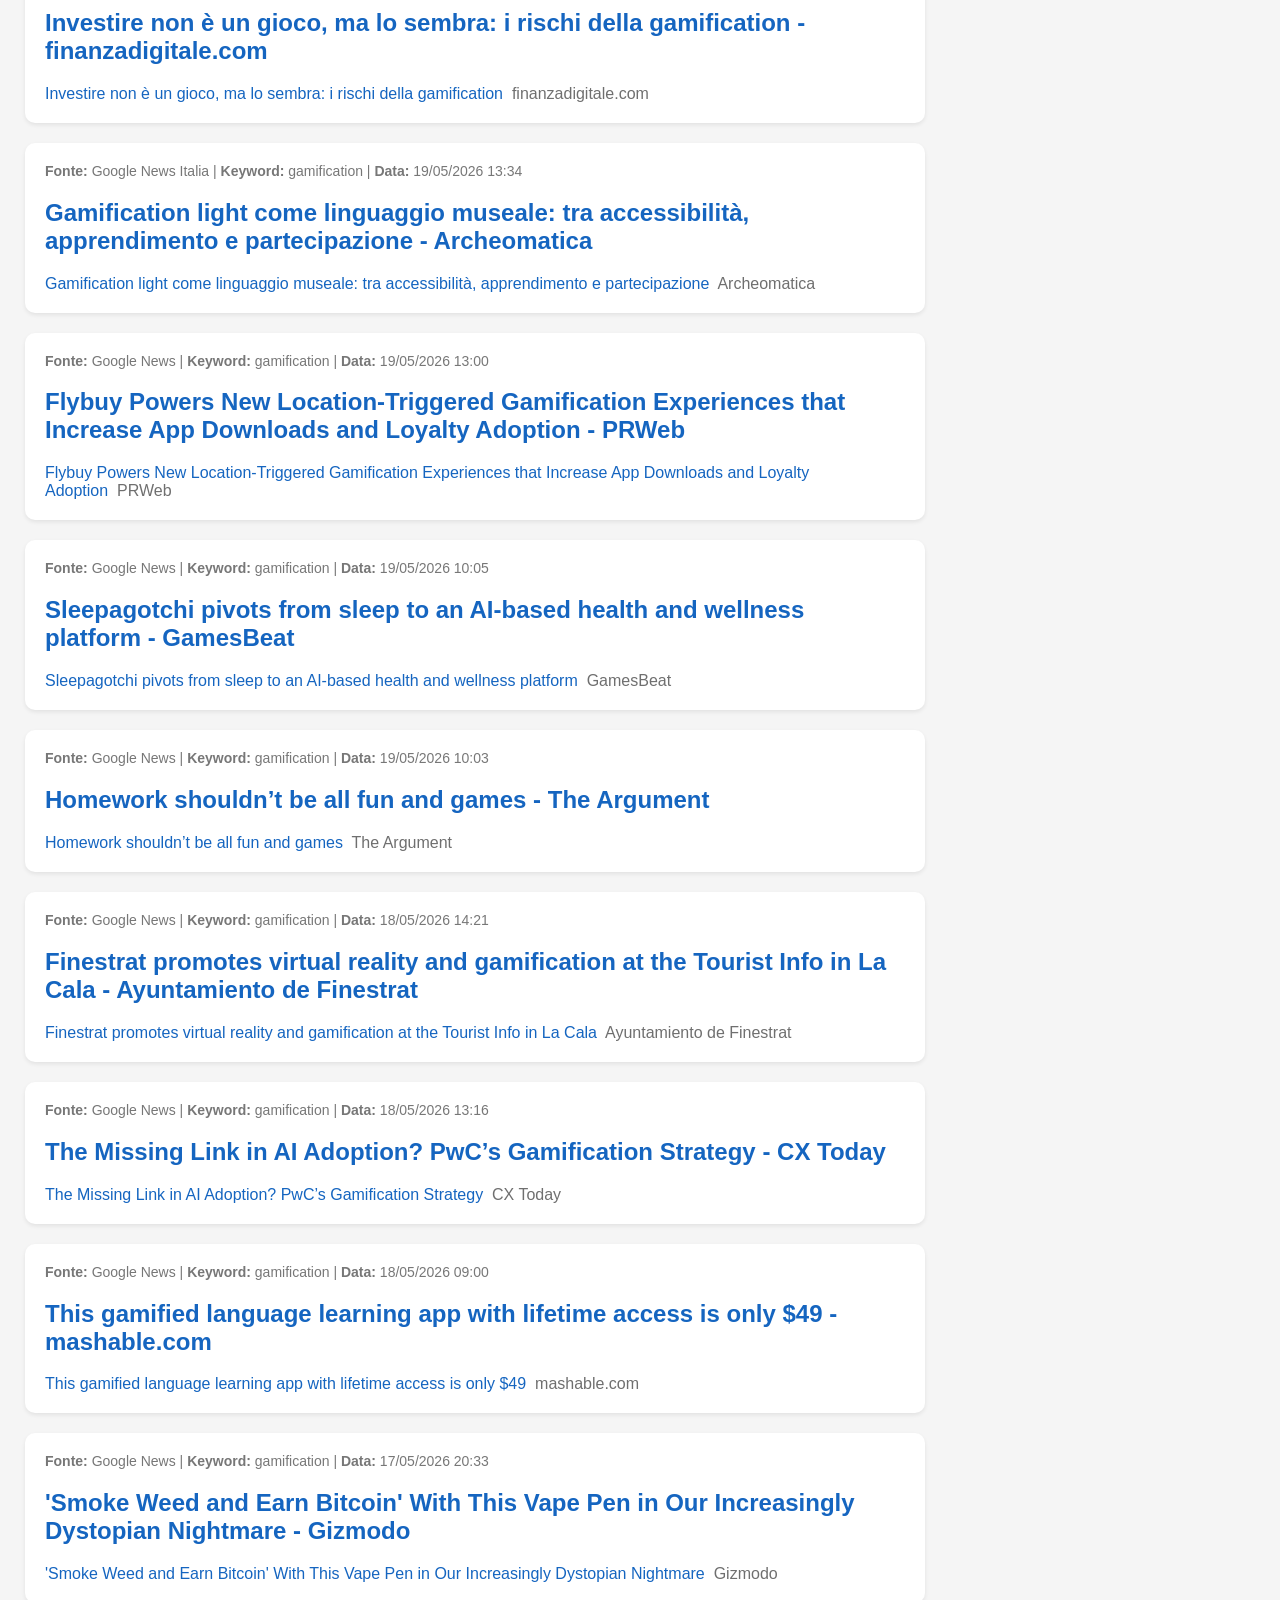
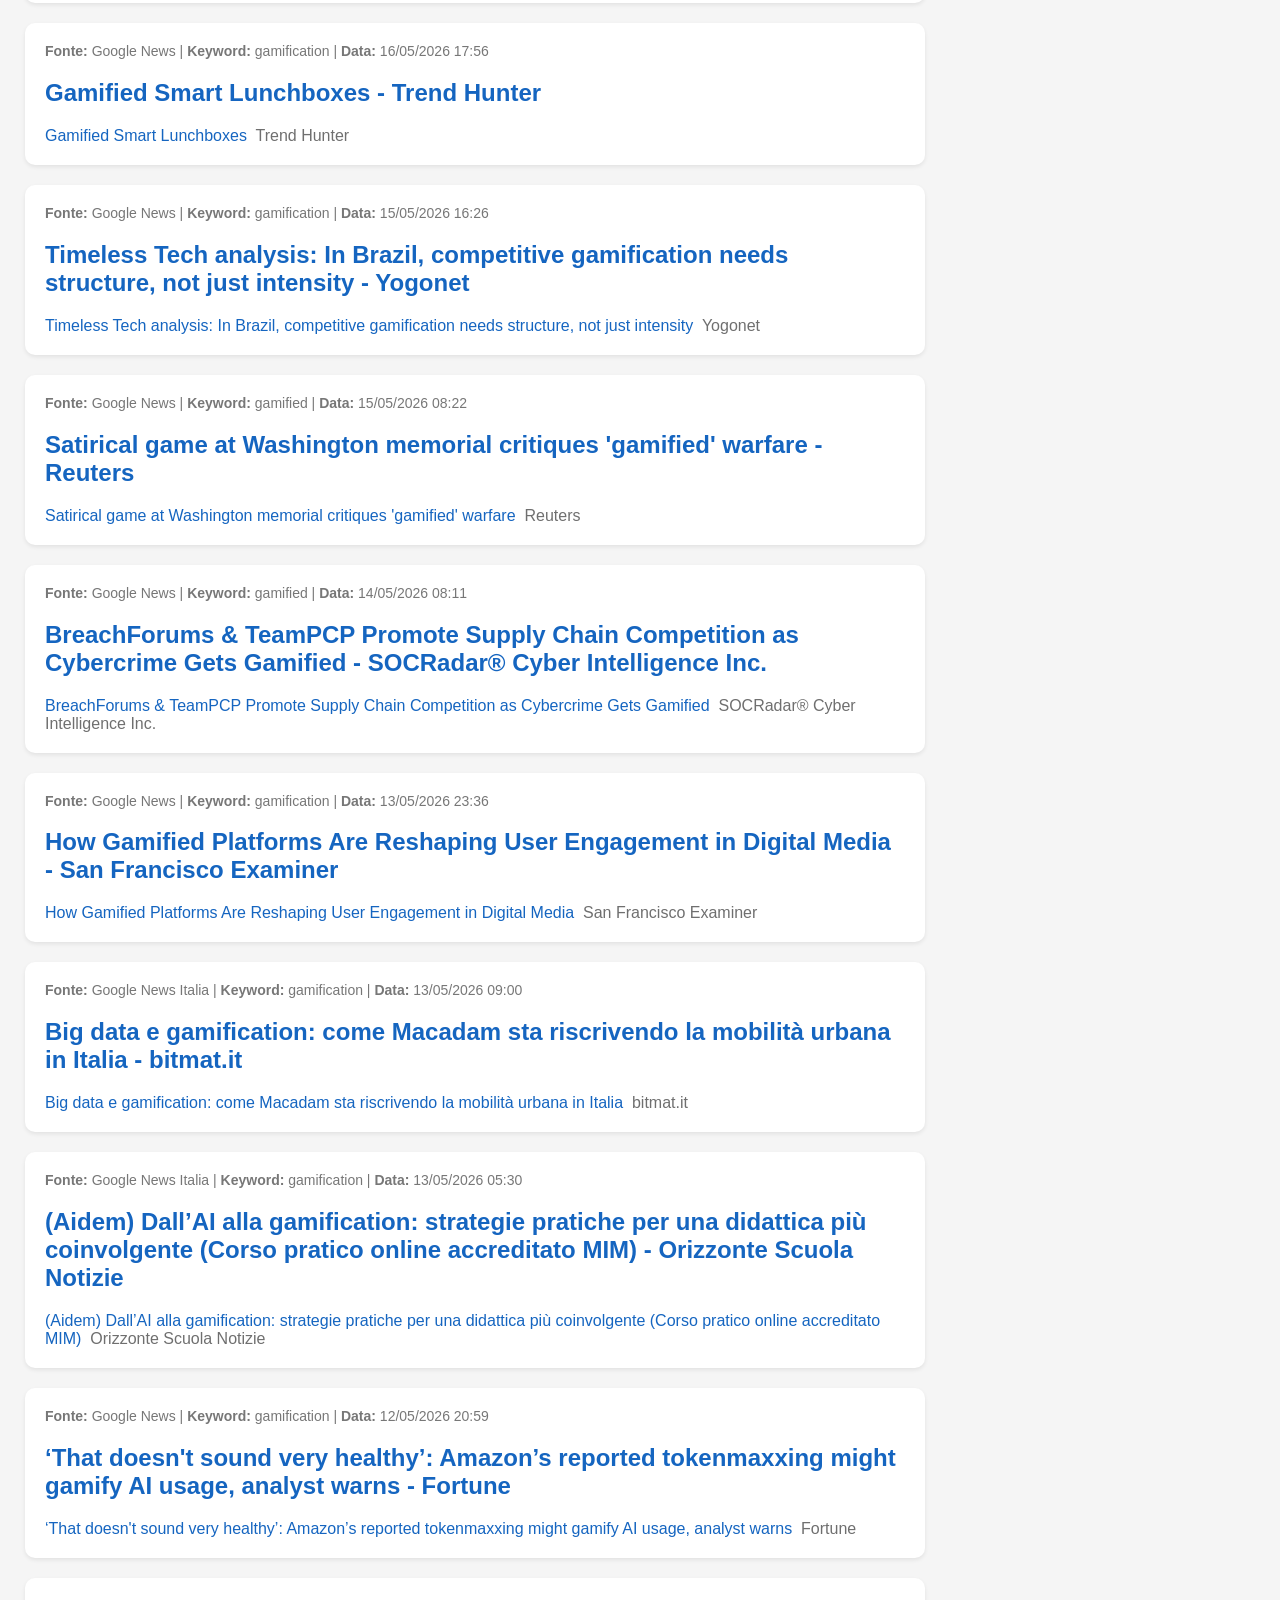
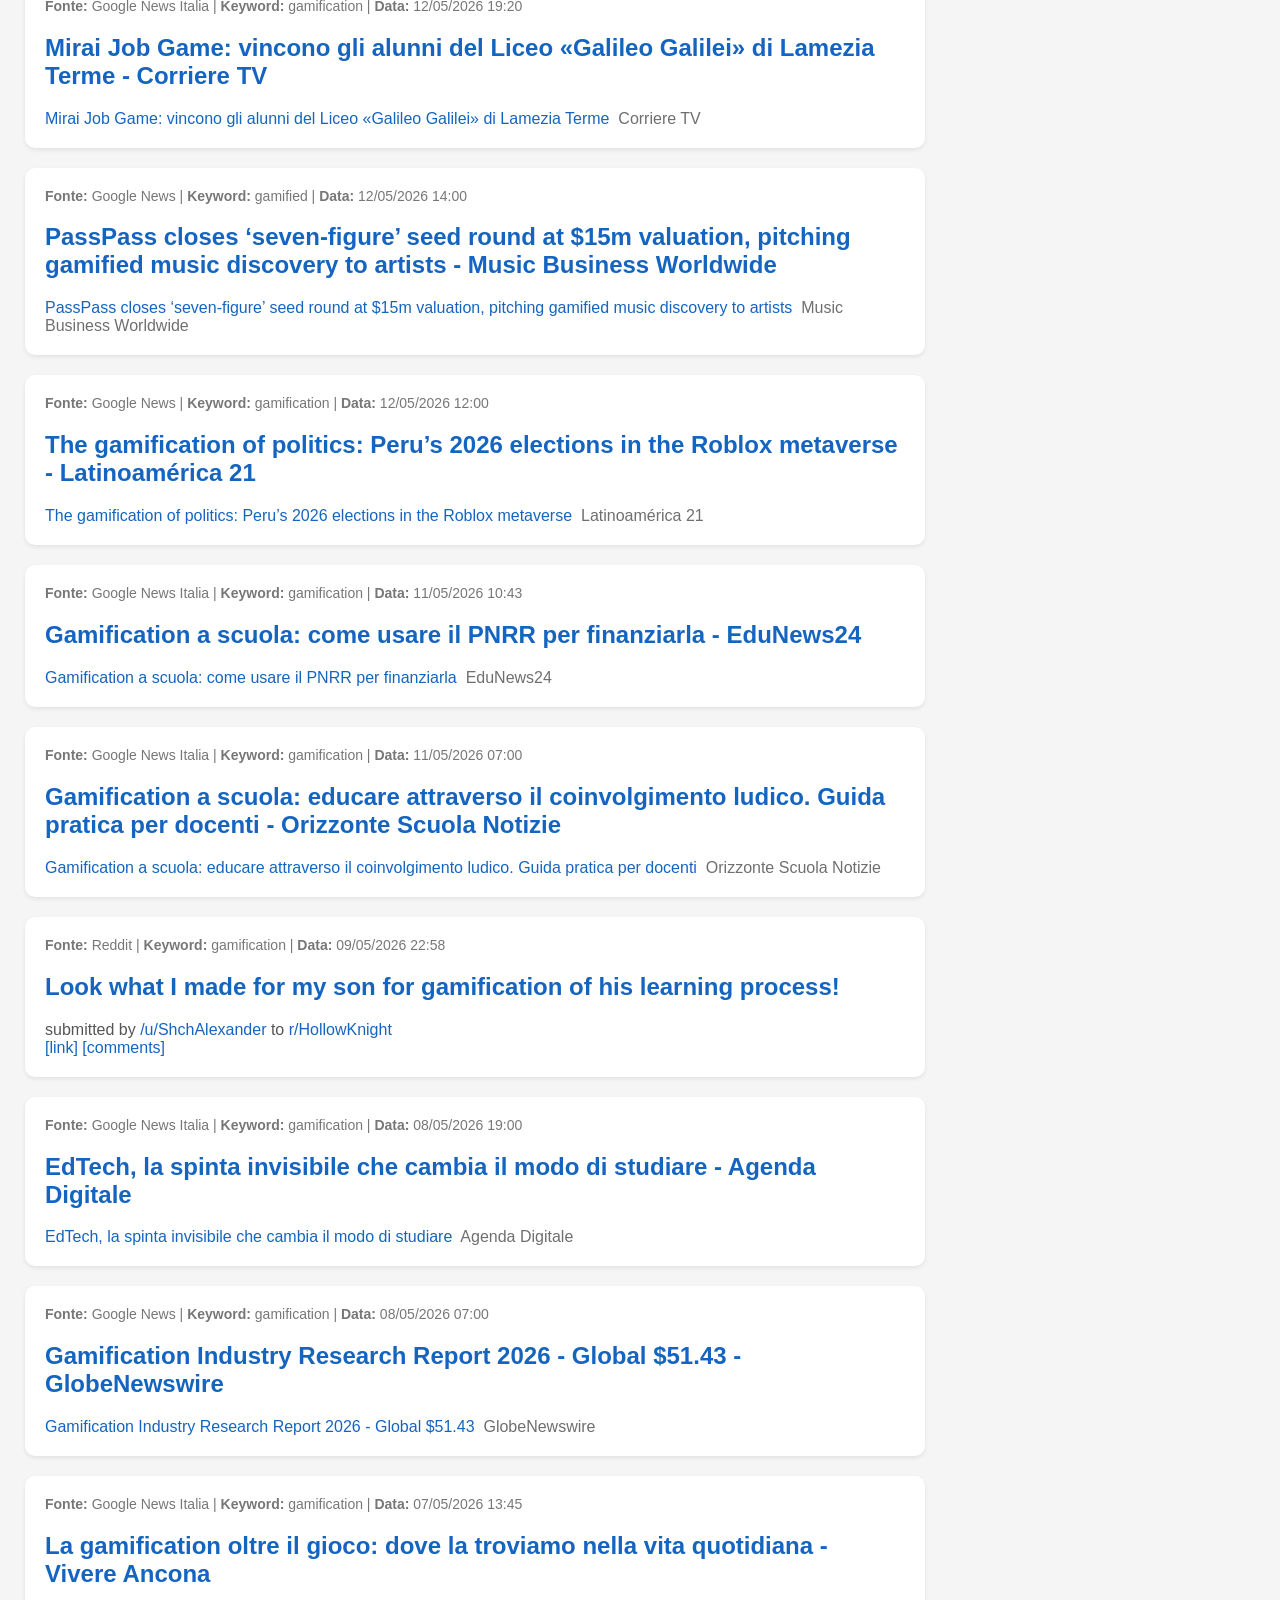
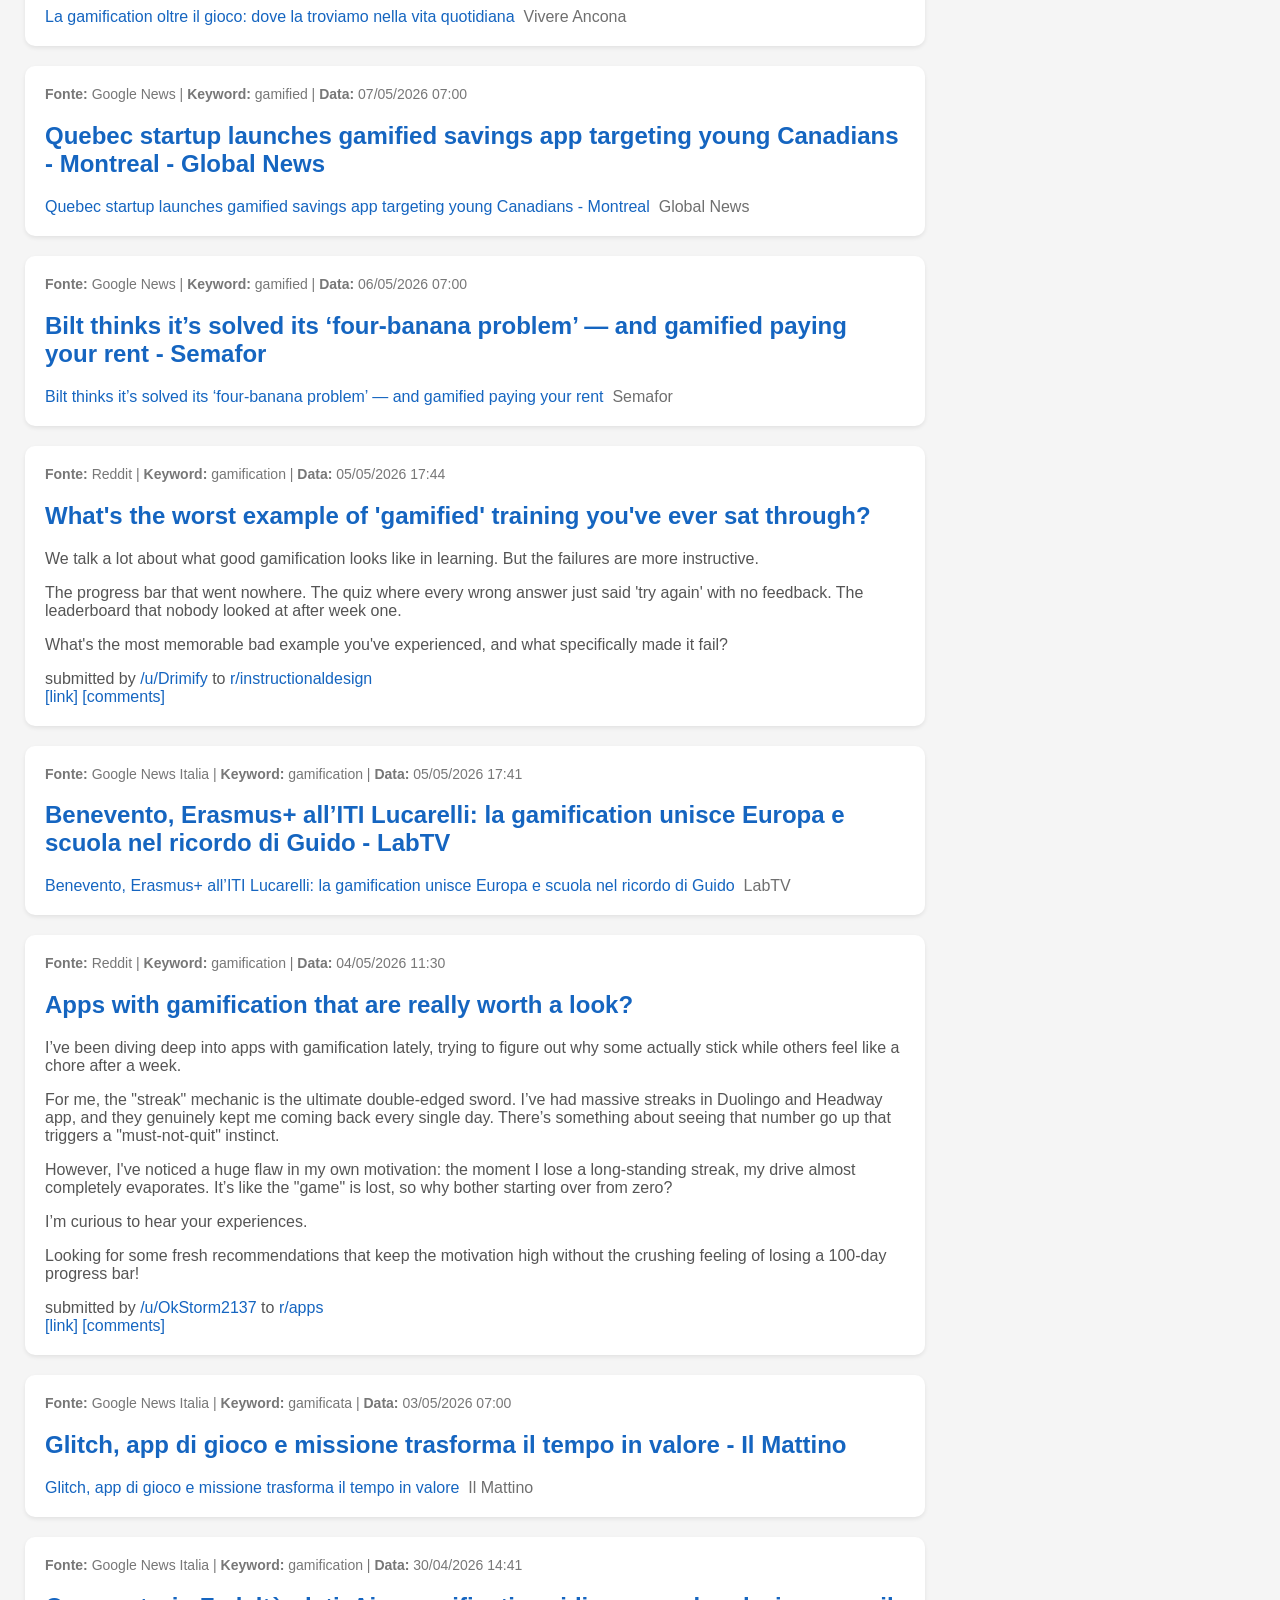
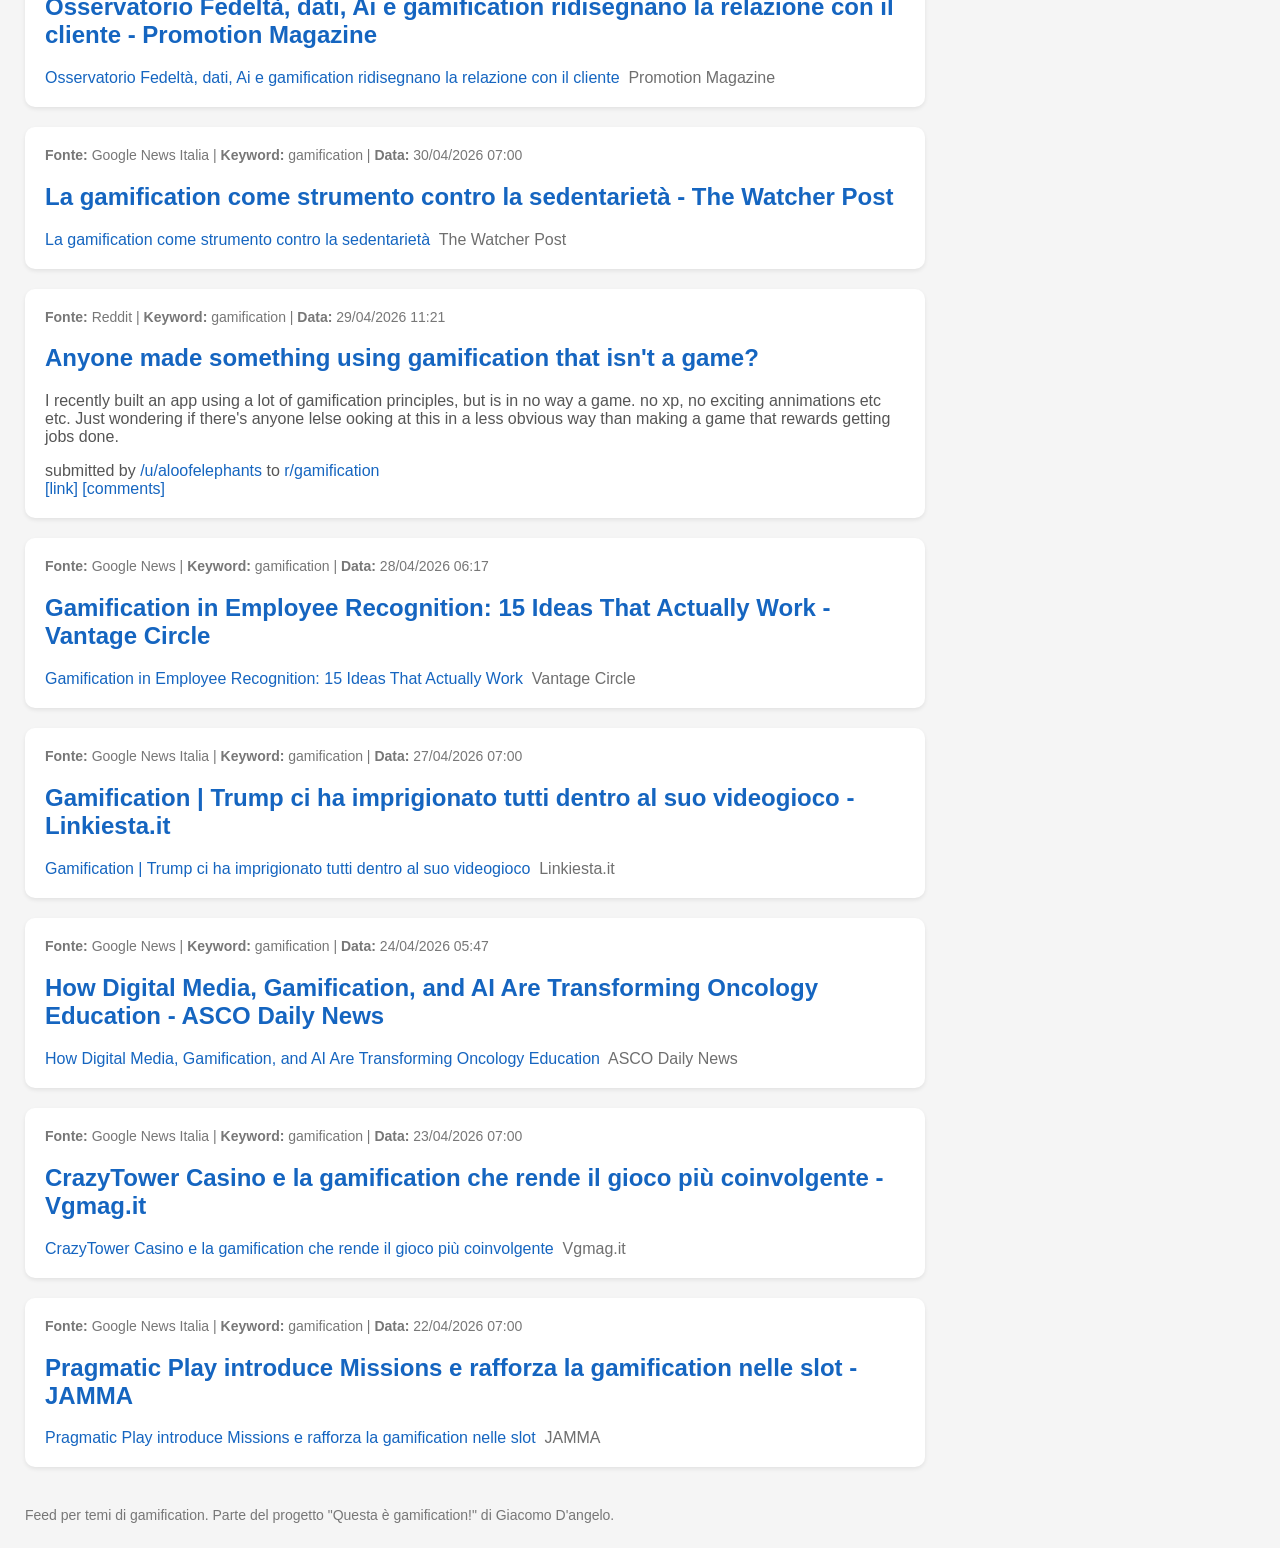
==== commit ad6b9573: "Auto update RSS" ====
--- a/docs/index.html
+++ b/docs/index.html
@@ -13,8 +13,30 @@
     <h1>🎮 Gamification News</h1>
 
     <p>
-        Ultimo aggiornamento: 21/05/2026 12:33
+        Ultimo aggiornamento: 21/05/2026 15:13
     </p>
+
+    
+
+    <div class="article">
+
+        <div class="meta">
+            <strong>Fonte:</strong> Google News |
+            <strong>Keyword:</strong> gamification |
+            <strong>Data:</strong> 21/05/2026 10:17
+        </div>
+
+        <h2>
+            <a href="https://news.google.com/rss/articles/[base64]?oc=5" target="_blank">
+                How Gamification Is Opening New Revenue Paths for African Sports - THISDAYLIVE
+            </a>
+        </h2>
+
+        <div class="summary">
+            <a href="https://news.google.com/rss/articles/[base64]?oc=5" target="_blank">How Gamification Is Opening New Revenue Paths for African Sports</a>&nbsp;&nbsp;<font color="#6f6f6f">THISDAYLIVE</font>
+        </div>
+
+    </div>
 
     
 
@@ -45,28 +67,6 @@
         <div class="meta">
             <strong>Fonte:</strong> Google News |
             <strong>Keyword:</strong> gamification |
-            <strong>Data:</strong> 21/05/2026 04:07
-        </div>
-
-        <h2>
-            <a href="https://news.google.com/rss/articles/[base64]?oc=5" target="_blank">
-                How Gamification Is Opening New Revenue Paths for African Sports - THISDAYLIVE
-            </a>
-        </h2>
-
-        <div class="summary">
-            <a href="https://news.google.com/rss/articles/[base64]?oc=5" target="_blank">How Gamification Is Opening New Revenue Paths for African Sports</a>&nbsp;&nbsp;<font color="#6f6f6f">THISDAYLIVE</font>
-        </div>
-
-    </div>
-
-    
-
-    <div class="article">
-
-        <div class="meta">
-            <strong>Fonte:</strong> Google News |
-            <strong>Keyword:</strong> gamification |
             <strong>Data:</strong> 20/05/2026 14:52
         </div>
 
@@ -243,6 +243,28 @@
         <div class="meta">
             <strong>Fonte:</strong> Google News |
             <strong>Keyword:</strong> gamification |
+            <strong>Data:</strong> 19/05/2026 13:00
+        </div>
+
+        <h2>
+            <a href="https://news.google.com/rss/articles/[base64]?oc=5" target="_blank">
+                Flybuy Powers New Location-Triggered Gamification Experiences that Increase App Downloads and Loyalty Adoption - PRWeb
+            </a>
+        </h2>
+
+        <div class="summary">
+            <a href="https://news.google.com/rss/articles/[base64]?oc=5" target="_blank">Flybuy Powers New Location-Triggered Gamification Experiences that Increase App Downloads and Loyalty Adoption</a>&nbsp;&nbsp;<font color="#6f6f6f">PRWeb</font>
+        </div>
+
+    </div>
+
+    
+
+    <div class="article">
+
+        <div class="meta">
+            <strong>Fonte:</strong> Google News |
+            <strong>Keyword:</strong> gamification |
             <strong>Data:</strong> 19/05/2026 10:05
         </div>
 
@@ -287,6 +309,28 @@
         <div class="meta">
             <strong>Fonte:</strong> Google News |
             <strong>Keyword:</strong> gamification |
+            <strong>Data:</strong> 18/05/2026 14:21
+        </div>
+
+        <h2>
+            <a href="https://news.google.com/rss/articles/[base64]?oc=5" target="_blank">
+                Finestrat promotes virtual reality and gamification at the Tourist Info in La Cala - Ayuntamiento de Finestrat
+            </a>
+        </h2>
+
+        <div class="summary">
+            <a href="https://news.google.com/rss/articles/[base64]?oc=5" target="_blank">Finestrat promotes virtual reality and gamification at the Tourist Info in La Cala</a>&nbsp;&nbsp;<font color="#6f6f6f">Ayuntamiento de Finestrat</font>
+        </div>
+
+    </div>
+
+    
+
+    <div class="article">
+
+        <div class="meta">
+            <strong>Fonte:</strong> Google News |
+            <strong>Keyword:</strong> gamification |
             <strong>Data:</strong> 18/05/2026 13:16
         </div>
 
@@ -314,12 +358,12 @@
 
         <h2>
             <a href="https://news.google.com/rss/articles/CBMiigFBVV95cUxPQVJ6ZmJEczlfbzdSWXlaZE1HQW1XU1NMZkxlb1FnMGRNWGtOTFZhd0V3aG9NbWlyeVlJU0FjTEZOaDUycVRSVHltVDhLaVQ2UHZpV0RlQWd0Y19VOFVxd1kwT1pRSDBHZU8zWVJzWVI1dzgwQ19EM2ZWSEstQlVYeGRuY2xDTGwzSUE?oc=5" target="_blank">
-                This gamified language learning app with lifetime access is only $49 - Mashable
-            </a>
-        </h2>
-
-        <div class="summary">
-            <a href="https://news.google.com/rss/articles/CBMiigFBVV95cUxPQVJ6ZmJEczlfbzdSWXlaZE1HQW1XU1NMZkxlb1FnMGRNWGtOTFZhd0V3aG9NbWlyeVlJU0FjTEZOaDUycVRSVHltVDhLaVQ2UHZpV0RlQWd0Y19VOFVxd1kwT1pRSDBHZU8zWVJzWVI1dzgwQ19EM2ZWSEstQlVYeGRuY2xDTGwzSUE?oc=5" target="_blank">This gamified language learning app with lifetime access is only $49</a>&nbsp;&nbsp;<font color="#6f6f6f">Mashable</font>
+                This gamified language learning app with lifetime access is only $49 - mashable.com
+            </a>
+        </h2>
+
+        <div class="summary">
+            <a href="https://news.google.com/rss/articles/CBMiigFBVV95cUxPQVJ6ZmJEczlfbzdSWXlaZE1HQW1XU1NMZkxlb1FnMGRNWGtOTFZhd0V3aG9NbWlyeVlJU0FjTEZOaDUycVRSVHltVDhLaVQ2UHZpV0RlQWd0Y19VOFVxd1kwT1pRSDBHZU8zWVJzWVI1dzgwQ19EM2ZWSEstQlVYeGRuY2xDTGwzSUE?oc=5" target="_blank">This gamified language learning app with lifetime access is only $49</a>&nbsp;&nbsp;<font color="#6f6f6f">mashable.com</font>
         </div>
 
     </div>
@@ -418,7 +462,7 @@
 
         <div class="meta">
             <strong>Fonte:</strong> Google News |
-            <strong>Keyword:</strong> gamification |
+            <strong>Keyword:</strong> gamified |
             <strong>Data:</strong> 14/05/2026 08:11
         </div>
 
@@ -571,6 +615,28 @@
     <div class="article">
 
         <div class="meta">
+            <strong>Fonte:</strong> Google News |
+            <strong>Keyword:</strong> gamification |
+            <strong>Data:</strong> 12/05/2026 12:00
+        </div>
+
+        <h2>
+            <a href="https://news.google.com/rss/articles/[base64]?oc=5" target="_blank">
+                The gamification of politics: Peru’s 2026 elections in the Roblox metaverse - Latinoamérica 21
+            </a>
+        </h2>
+
+        <div class="summary">
+            <a href="https://news.google.com/rss/articles/[base64]?oc=5" target="_blank">The gamification of politics: Peru’s 2026 elections in the Roblox metaverse</a>&nbsp;&nbsp;<font color="#6f6f6f">Latinoamérica 21</font>
+        </div>
+
+    </div>
+
+    
+
+    <div class="article">
+
+        <div class="meta">
             <strong>Fonte:</strong> Google News Italia |
             <strong>Keyword:</strong> gamification |
             <strong>Data:</strong> 11/05/2026 10:43
@@ -593,28 +659,6 @@
     <div class="article">
 
         <div class="meta">
-            <strong>Fonte:</strong> Google News |
-            <strong>Keyword:</strong> gamification |
-            <strong>Data:</strong> 11/05/2026 07:00
-        </div>
-
-        <h2>
-            <a href="https://news.google.com/rss/articles/CBMickFVX3lxTFBGXzZfZnpvMWdpZE9CNnNrS0VrQm84aHNRZ2JUQTk0YkE3REo2bFZ1M19zdFNvUDctbm1oeV9ONlRVaWpPS0NTbWpBeDNfakpBal9say1JbUlLT3FMQWdyWkFCQ2Q5WngyeXBmRHhuY1ByUQ?oc=5" target="_blank">
-                These 3 free apps turned my productivity struggle into a game I actually wanted to win - How-To Geek
-            </a>
-        </h2>
-
-        <div class="summary">
-            <a href="https://news.google.com/rss/articles/CBMickFVX3lxTFBGXzZfZnpvMWdpZE9CNnNrS0VrQm84aHNRZ2JUQTk0YkE3REo2bFZ1M19zdFNvUDctbm1oeV9ONlRVaWpPS0NTbWpBeDNfakpBal9say1JbUlLT3FMQWdyWkFCQ2Q5WngyeXBmRHhuY1ByUQ?oc=5" target="_blank">These 3 free apps turned my productivity struggle into a game I actually wanted to win</a>&nbsp;&nbsp;<font color="#6f6f6f">How-To Geek</font>
-        </div>
-
-    </div>
-
-    
-
-    <div class="article">
-
-        <div class="meta">
             <strong>Fonte:</strong> Google News Italia |
             <strong>Keyword:</strong> gamification |
             <strong>Data:</strong> 11/05/2026 07:00
@@ -661,6 +705,50 @@
         <div class="meta">
             <strong>Fonte:</strong> Google News Italia |
             <strong>Keyword:</strong> gamification |
+            <strong>Data:</strong> 08/05/2026 19:00
+        </div>
+
+        <h2>
+            <a href="https://news.google.com/rss/articles/[base64]?oc=5" target="_blank">
+                EdTech, la spinta invisibile che cambia il modo di studiare - Agenda Digitale
+            </a>
+        </h2>
+
+        <div class="summary">
+            <a href="https://news.google.com/rss/articles/[base64]?oc=5" target="_blank">EdTech, la spinta invisibile che cambia il modo di studiare</a>&nbsp;&nbsp;<font color="#6f6f6f">Agenda Digitale</font>
+        </div>
+
+    </div>
+
+    
+
+    <div class="article">
+
+        <div class="meta">
+            <strong>Fonte:</strong> Google News |
+            <strong>Keyword:</strong> gamification |
+            <strong>Data:</strong> 08/05/2026 07:00
+        </div>
+
+        <h2>
+            <a href="https://news.google.com/rss/articles/[base64]?oc=5" target="_blank">
+                Gamification Industry Research Report 2026 - Global $51.43 - GlobeNewswire
+            </a>
+        </h2>
+
+        <div class="summary">
+            <a href="https://news.google.com/rss/articles/[base64]?oc=5" target="_blank">Gamification Industry Research Report 2026 - Global $51.43</a>&nbsp;&nbsp;<font color="#6f6f6f">GlobeNewswire</font>
+        </div>
+
+    </div>
+
+    
+
+    <div class="article">
+
+        <div class="meta">
+            <strong>Fonte:</strong> Google News Italia |
+            <strong>Keyword:</strong> gamification |
             <strong>Data:</strong> 07/05/2026 13:45
         </div>
 
@@ -683,6 +771,28 @@
         <div class="meta">
             <strong>Fonte:</strong> Google News |
             <strong>Keyword:</strong> gamified |
+            <strong>Data:</strong> 07/05/2026 07:00
+        </div>
+
+        <h2>
+            <a href="https://news.google.com/rss/articles/CBMigwFBVV95cUxOWFdnbjlzZzJXdHNPR19IWmtCOTZzNDMzaE5YMENPRk1qRnQ3WWRxQ1ZDMkQ5cWpJQi1Pei12andSRnpJVldIcXJKSGN6b0FfT2dVYV8xVVFBeVphWXkzOHZ1TEtRLWdRek43TS1UM3dqS1RqUHF4N1Q5TG5LNXhfcTN4NA?oc=5" target="_blank">
+                Quebec startup launches gamified savings app targeting young Canadians - Montreal - Global News
+            </a>
+        </h2>
+
+        <div class="summary">
+            <a href="https://news.google.com/rss/articles/CBMigwFBVV95cUxOWFdnbjlzZzJXdHNPR19IWmtCOTZzNDMzaE5YMENPRk1qRnQ3WWRxQ1ZDMkQ5cWpJQi1Pei12andSRnpJVldIcXJKSGN6b0FfT2dVYV8xVVFBeVphWXkzOHZ1TEtRLWdRek43TS1UM3dqS1RqUHF4N1Q5TG5LNXhfcTN4NA?oc=5" target="_blank">Quebec startup launches gamified savings app targeting young Canadians - Montreal</a>&nbsp;&nbsp;<font color="#6f6f6f">Global News</font>
+        </div>
+
+    </div>
+
+    
+
+    <div class="article">
+
+        <div class="meta">
+            <strong>Fonte:</strong> Google News |
+            <strong>Keyword:</strong> gamified |
             <strong>Data:</strong> 06/05/2026 07:00
         </div>
 
